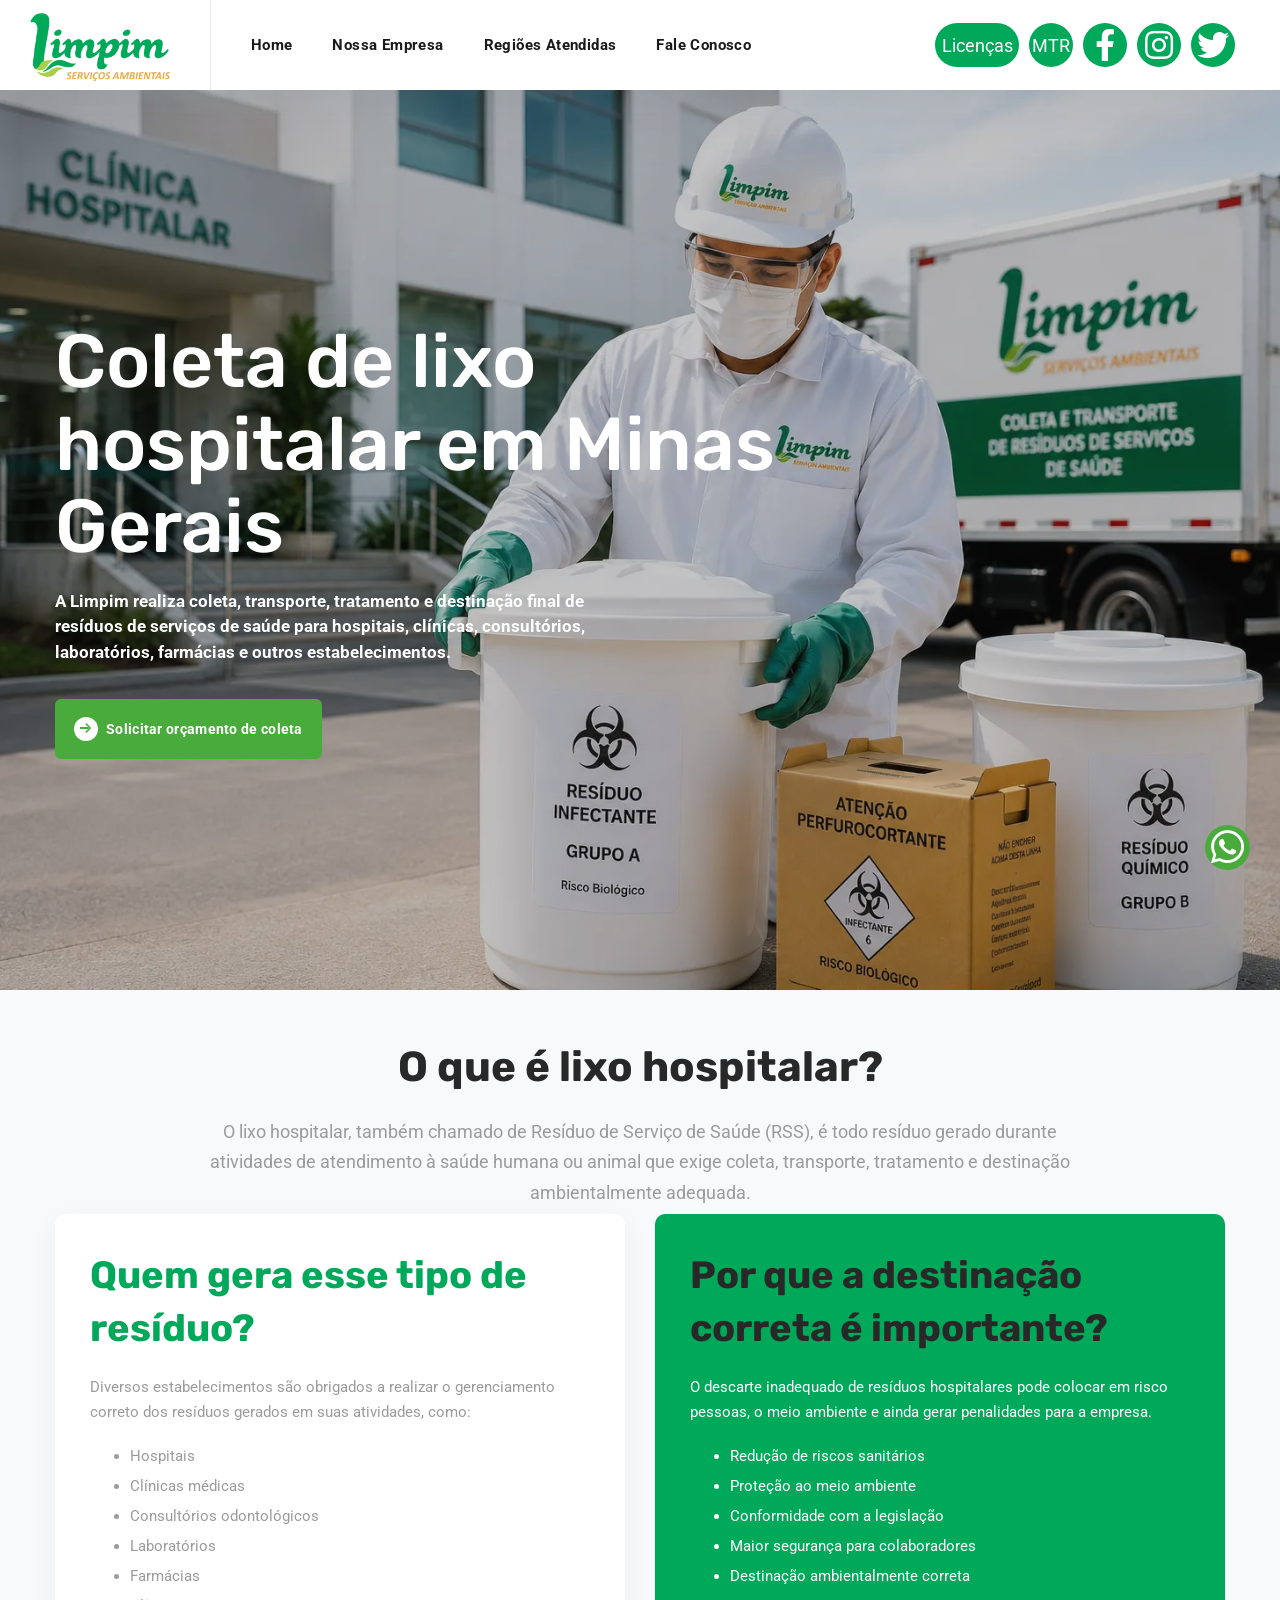
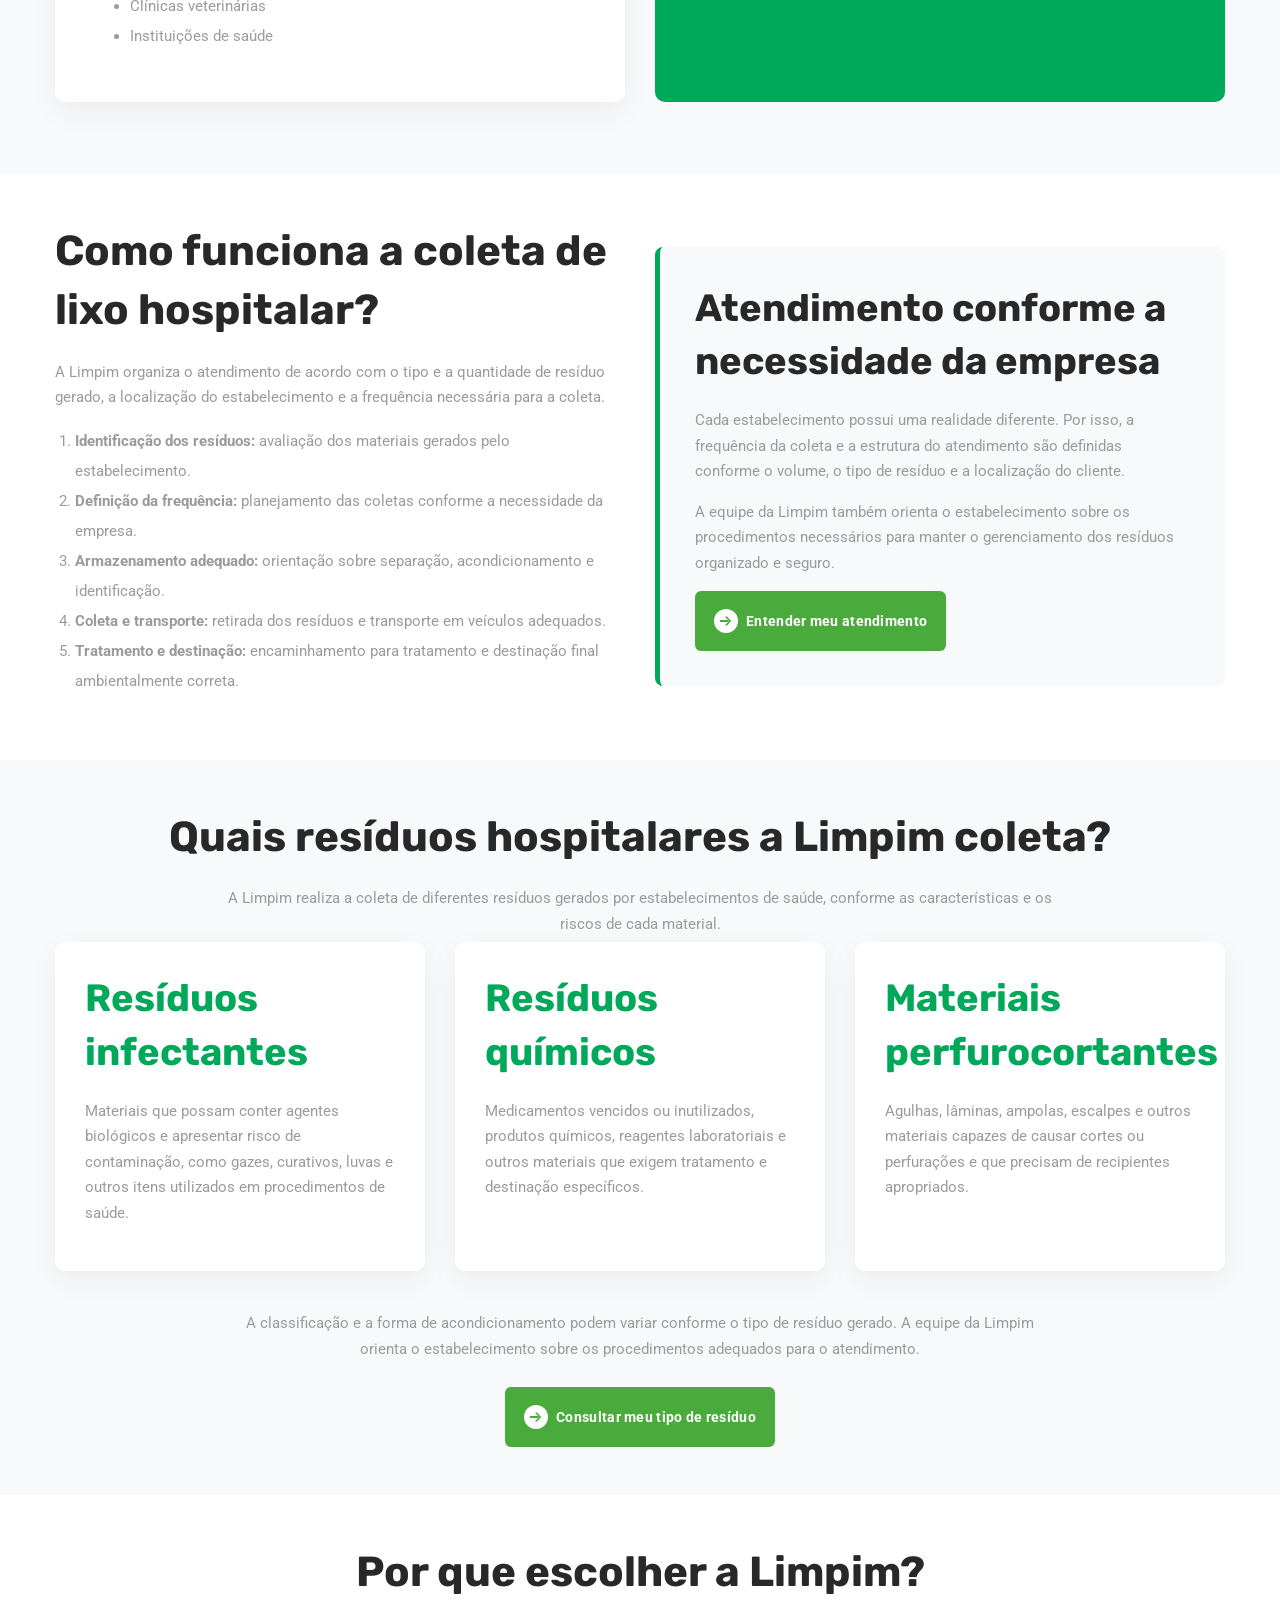
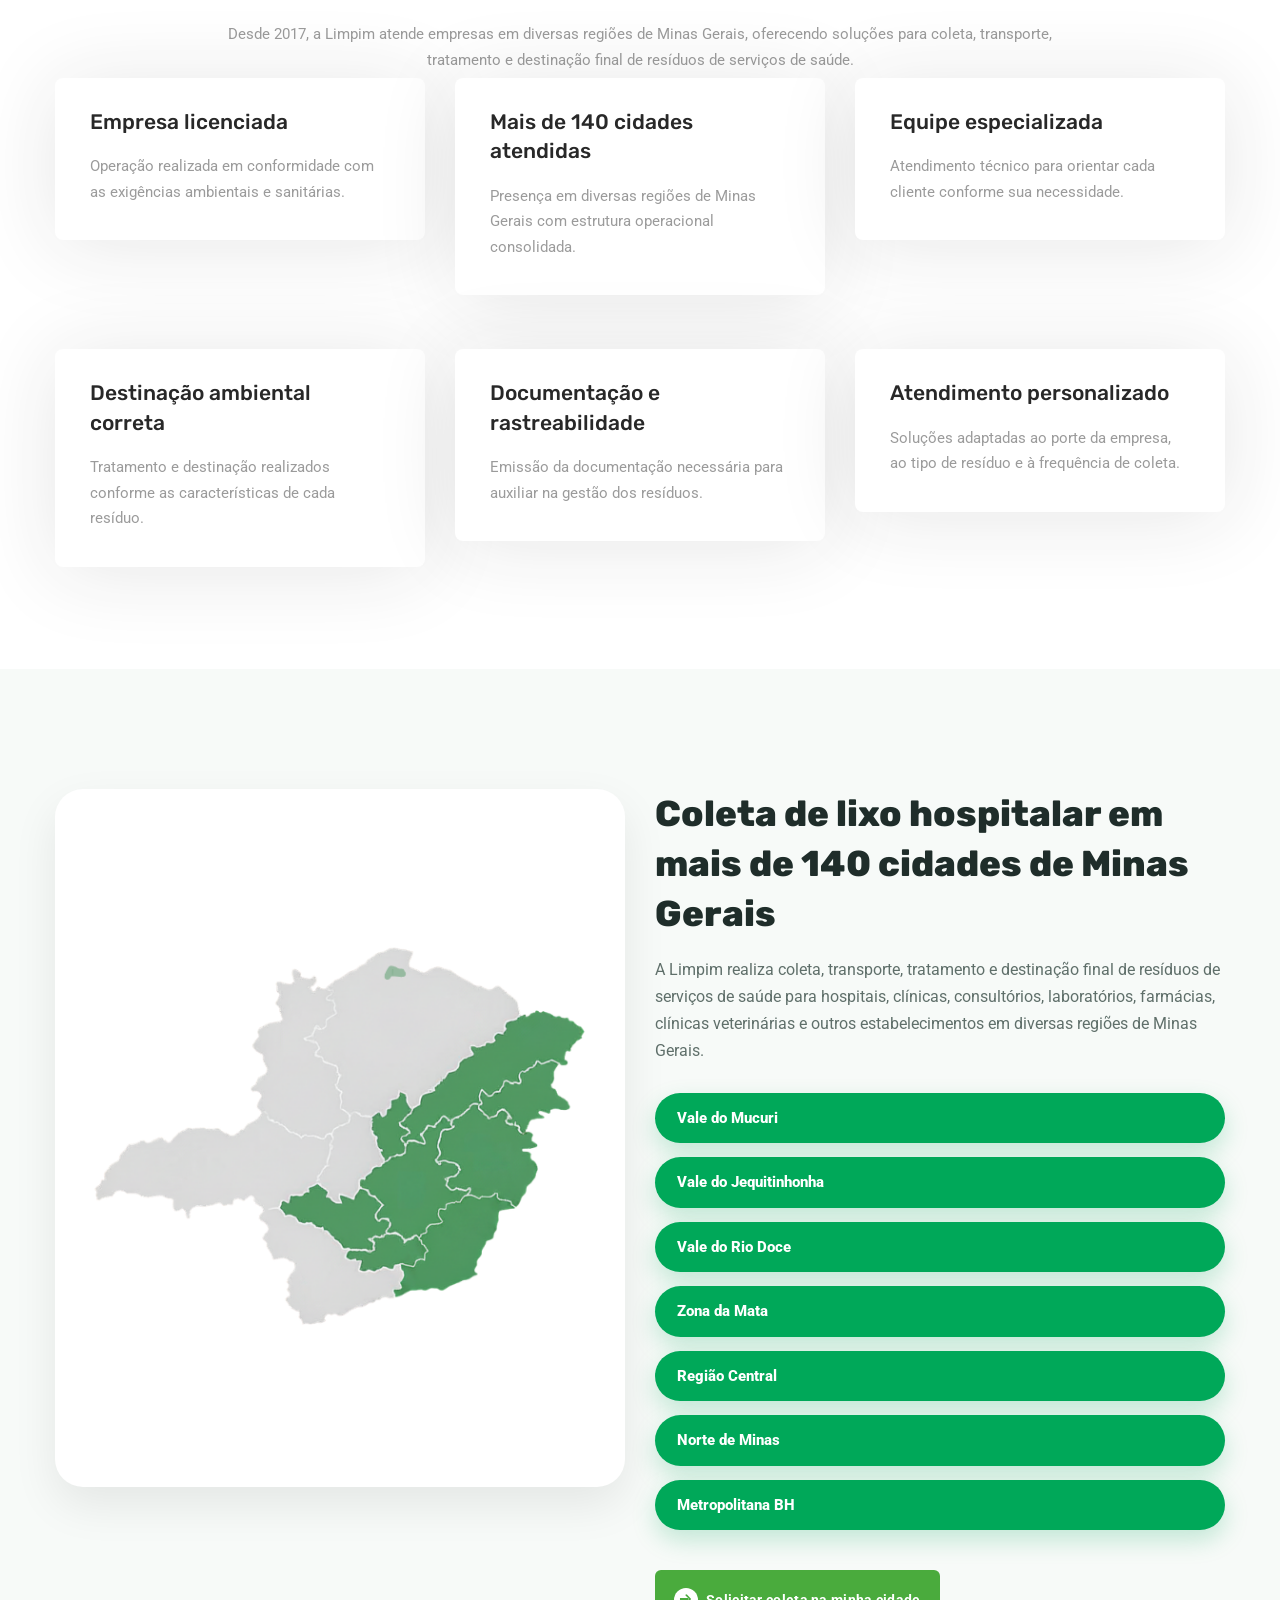
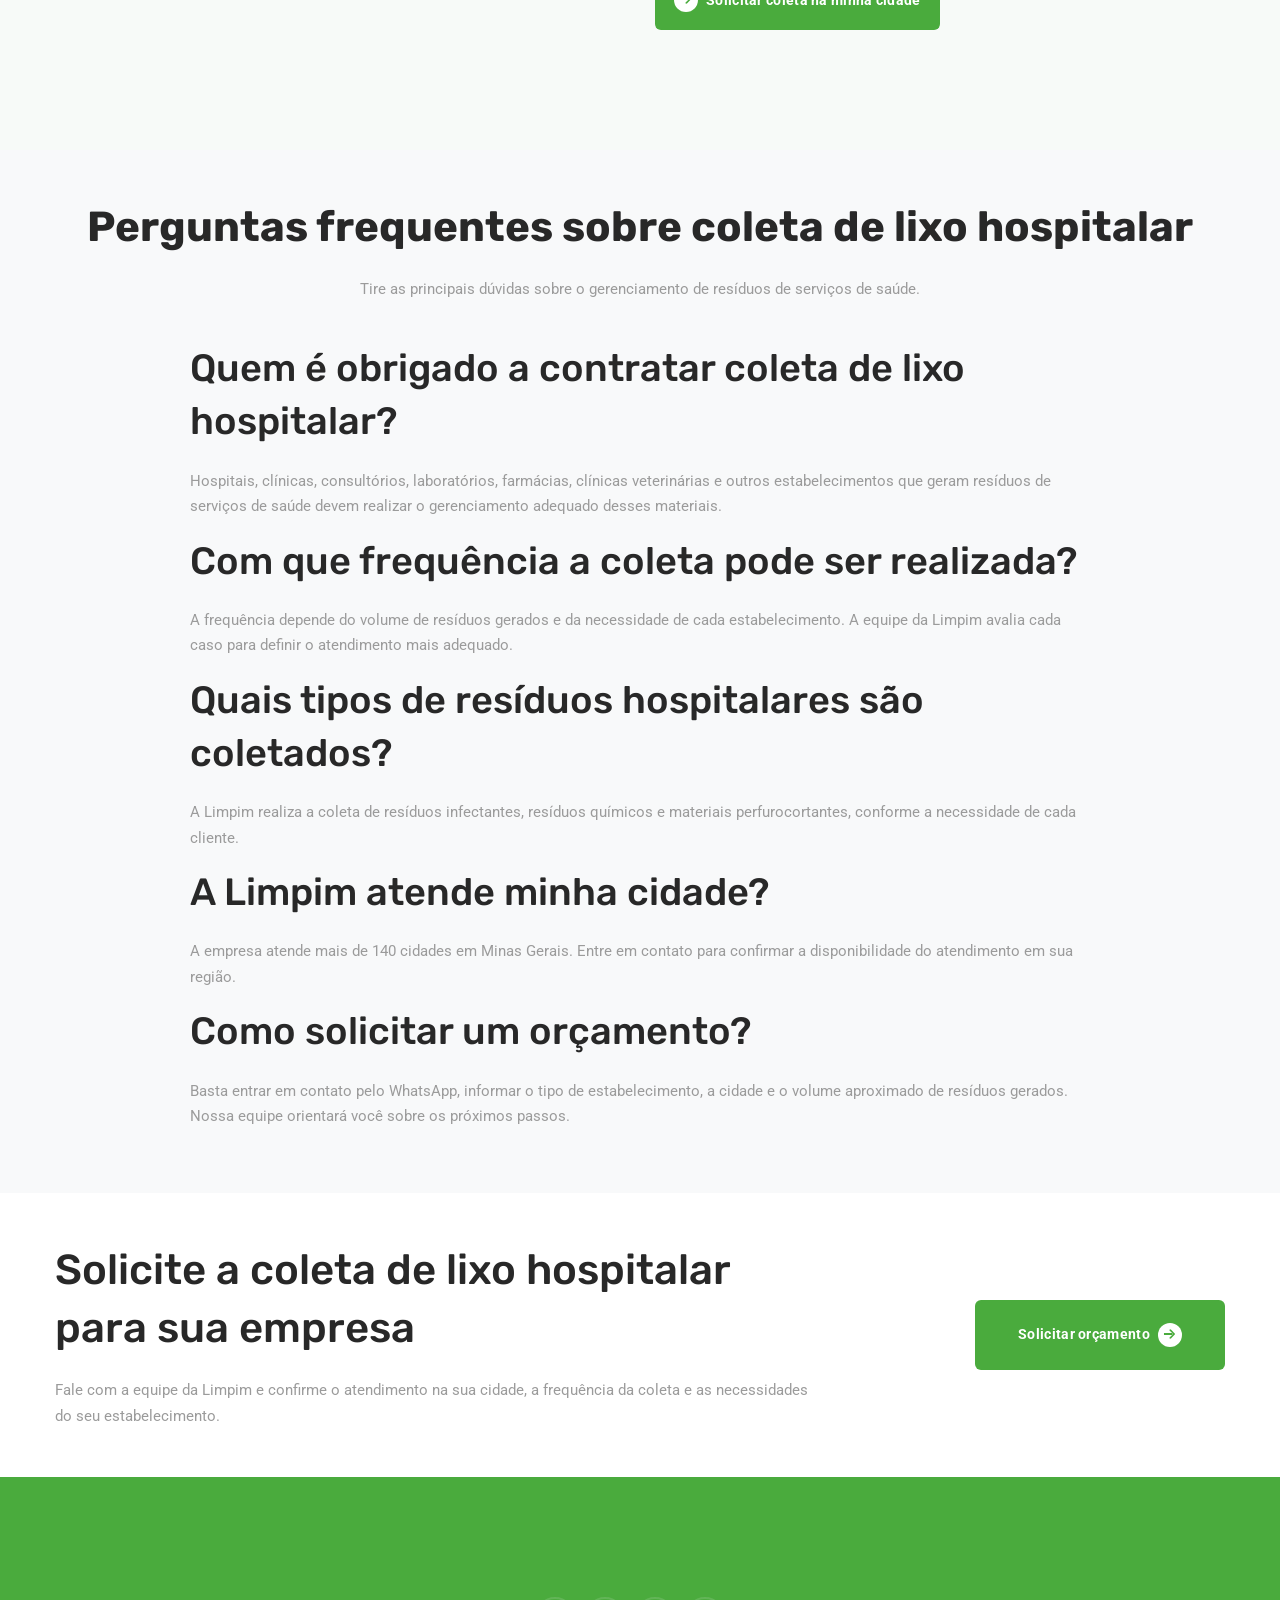
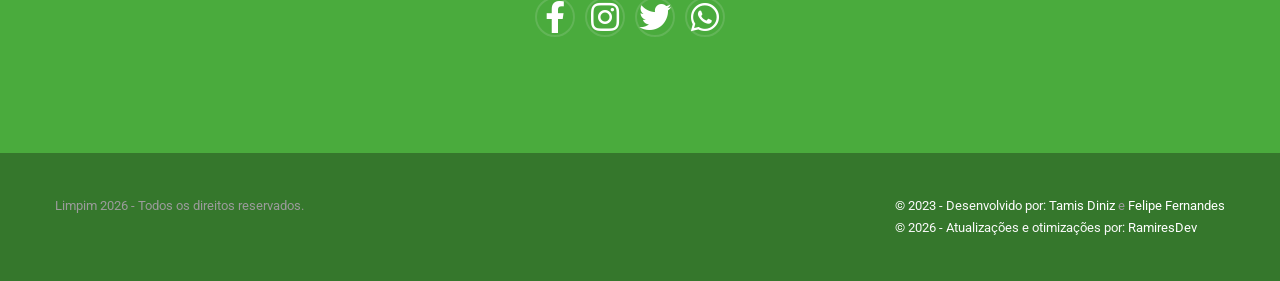
==== coleta-de-lixo-hospitalar.html @ 61d3bcee "feat: adiciona landing de coleta de lixo hospitalar e corrige responsividade da navbar (também foram" ====
<!DOCTYPE html>
<html lang="pt-br">

<head>
  <meta charset="UTF-8" />

  <!-- Google tag (gtag.js) -->
  <script async src="https://www.googletagmanager.com/gtag/js?id=AW-827057136"></script>
  <script>
    window.dataLayer = window.dataLayer || [];
    function gtag(){dataLayer.push(arguments);}
    gtag('js', new Date());
    gtag('config', 'AW-827057136');
  </script>

  <!-- Meta Pixel Code -->
  <script>
    !function(f,b,e,v,n,t,s)
      {if(f.fbq)return;n=f.fbq=function(){n.callMethod?
      n.callMethod.apply(n,arguments):n.queue.push(arguments)};
      if(!f._fbq)f._fbq=n;n.push=n;n.loaded=!0;n.version='2.0';
      n.queue=[];t=b.createElement(e);t.async=!0;
      t.src=v;s=b.getElementsByTagName(e)[0];
      s.parentNode.insertBefore(t,s)}(window, document,'script',
      'https://connect.facebook.net/en_US/fbevents.js');
      fbq('init', '1008404144911601');
      fbq('track', 'PageView');
  </script>
    <noscript><img height="1" width="1" style="display:none"
      src="https://www.facebook.com/tr?id=1008404144911601&ev=PageView&noscript=1"/>
    </noscript>
  <!-- End Meta Pixel Code -->

    <meta name="viewport" content="width=device-width, initial-scale=1.0" />
    <meta http-equiv="X-UA-Compatible" content="ie=edge" />
    <meta name="description" content="Coleta de lixo hospitalar em Minas Gerais para hospitais, clínicas, consultórios, laboratórios, farmácias e outros estabelecimentos de saúde. Solicite atendimento da Limpim.">
    <link href="assets/images/favicon/favicon.png" rel="icon">
    <title>Coleta de Lixo Hospitalar em MG | Limpim SA</title>
    <link rel="canonical" href="https://www.limpim.com.br/coleta-de-lixo-hospitalar.html">
    <link rel="stylesheet"
          href="https://fonts.googleapis.com/css?family=Rubik:400,500,600,700%7cRoboto:400,500,700&display=swap">
    <link rel="stylesheet" href="https://use.fontawesome.com/releases/v5.15.3/css/all.css">
    <link rel="stylesheet" href="assets/css/libraries.css">
    <link rel="stylesheet" href="assets/css/style.css">
    <link rel="stylesheet" href="assets/css/regioes.css">
    
    <meta name="facebook-domain-verification" content="byuuyjtedtkobtotrxt4j5yam0b09x" />
</head>

<body>
  <header class="header header-layout1">
    <nav class="navbar navbar-expand-lg sticky-navbar">
      <div class="container-fluid">
        <a class="navbar-brand" href="index.html">
          <img src="assets/images/logo/logo.png" class="logo" alt="logo"></a>
          <button class="navbar-toggler" type="button">
            <span class="menu-lines"><span></span></span>
          </button>
          
          <div class="collapse navbar-collapse" id="mainNavigation">
            <ul class="navbar-nav">
              <li class="nav__item">
                <a href="index.html" class="nav__item-link">Home</a>
              </li>

              <li class="nav__item">
                <a href="index.html#nossaEmpresa" class="nav__item-link">Nossa Empresa</a>
              </li>
              
              <li class="nav__item">
                            <a href="#section_projetos" class="nav__item-link">Regiões Atendidas</a>
              </li>
              
              <li class="nav__item">
                <a href="https://wa.me/553335112235?text=Olá,%20vim%20pelo%20site%20da%20Limpim%20e%20quero%20regularizar%20minha%20empresa." data-origem="menu-fale-conosco" target="_blank" class="nav__item-link">Fale Conosco</a>
              </li>
            </ul>
            
            
            <button class="close-mobile-menu d-block d-lg-none"><i class="fas   fa-times"></i>
            </button>
          </div><!-- /.navbar-collapse -->
          
          <ul style="margin-right: 15px;margin-bottom: 0rem !important;" class="social-icons list-unstyled">
            <li>
              <a href="https://beacons.page/limpimsa/" target="_blank" style="width: 84px !important;">
                <span style="background-color: #00a859;height: 44px !important; width: 95px !important; line-height: 45px !important; border-radius: 28px !important; text-align: center !important; font-size: 18px !important; color: #ffffff !important;">Licenças</span></a>
            </li>
            
            <li>
              <a href="https://mtr.meioambiente.mg.gov.br/" target="_blank">
                <span style="background-color: #00a859;height: 44px !important; width: 44px !important; line-height: 45px !important; border-radius: 50% !important; text-align: center !important; font-size: 18px !important; color: #ffffff !important;">MTR</span></a>
            </li>

            <li>
              <a href="https://www.facebook.com/limpimsa" target="_blank"><i class="fab fa-facebook-f"></i></a>
            </li>
            
            <li><a href="https://www.instagram.com/limpimsa" target="_blank"><i class="fab fa-instagram"></i></a>
            </li>
            
            <li><a href="https://twitter.com/limpimsa" target="_blank"><i class="fab fa-twitter"></i></a>
            </li>
          </ul><!-- /.social-icons -->
          
          <div class="contact__number d-none d-xl-flex align-items-center">
            <i class="icon-phone"></i>
            <a target="_blank" href="https://wa.me/553335112235?text=Olá,%20vim%20pelo%20site%20da%20Limpim%20e%20preciso%20de%20atendimento." data-origem="topo-whatsapp">Fale no WhatsApp agora</a>
          </div>
        </div><!-- /.container -->
      </nav>
    </header>

<main>
  
  <section class="slider">
    <div class="slide-item align-v-h bg-overlay bg-overlay-2">
      <div class="bg-img">
        <img src="assets/images/backgrounds/coleta-de-lixo-hospitalar.webp"
        alt="Coleta de resíduos em Minas Gerais">
      </div>
      
      <div class="container">
        <div class="row">
          <div class="col-sm-12 col-md-12 col-lg-12 col-xl-8">
            <div class="slide__body">
              <h1 class="slide__title">Coleta de lixo hospitalar em Minas Gerais</h1><p class="slide__desc">A Limpim realiza coleta, transporte, tratamento e destinação final de resíduos de serviços de saúde para hospitais, clínicas, consultórios, laboratórios, farmácias e outros estabelecimentos.</p>
              <div class="d-flex">
                    <a href="https://wa.me/553335112235?text=Olá,%20vim%20pela%20página%20de%20coleta%20de%20lixo%20hospitalar%20da%20Limpim%20e%20quero%20solicitar%20um%20orçamento." data-origem="landing-coleta-hero" target="_blank" class="btn btn__primary mr-30"><i class="icon-arrow-right"></i><span>Solicitar orçamento de coleta</span></a>
              </div>
            </div>
          </div>
        </div>
      </div>
    </div>
  </section>
  
 <section id="coleta-lixo-hospitalar" class="py-5" style="background:#f8f9fa;">
    <div class="container">

        <div class="text-center mb-5">
            <h2 style="font-weight:700;">
                O que é lixo hospitalar?
            </h2>

            <p style="max-width:900px;margin:auto;font-size:18px;">
                O lixo hospitalar, também chamado de Resíduo de Serviço de Saúde (RSS),
                é todo resíduo gerado durante atividades de atendimento à saúde humana
                ou animal que exige coleta, transporte, tratamento e destinação
                ambientalmente adequada.
            </p>
        </div>

        <div class="row">

            <div class="col-lg-6 mb-4">

                <div style="background:#ffffff;padding:35px;border-radius:10px;height:100%;box-shadow:0 10px 30px rgba(0,0,0,.05);">

                    <h3 style="font-weight:700;color:#00a859;">
                        Quem gera esse tipo de resíduo?
                    </h3>

                    <p>
                        Diversos estabelecimentos são obrigados a realizar o gerenciamento
                        correto dos resíduos gerados em suas atividades, como:
                    </p>

                    <ul style="line-height:2;">
                        <li>Hospitais</li>
                        <li>Clínicas médicas</li>
                        <li>Consultórios odontológicos</li>
                        <li>Laboratórios</li>
                        <li>Farmácias</li>
                        <li>Clínicas veterinárias</li>
                        <li>Instituições de saúde</li>
                    </ul>

                </div>

            </div>

            <div class="col-lg-6 mb-4">

                <div style="background:#00a859;color:#fff;padding:35px;border-radius:10px;height:100%;">

                    <h3 style="font-weight:700;">
                        Por que a destinação correta é importante?
                    </h3>

                    <p>
                        O descarte inadequado de resíduos hospitalares pode colocar em
                        risco pessoas, o meio ambiente e ainda gerar penalidades para a
                        empresa.
                    </p>

                    <ul style="line-height:2;">
                        <li>Redução de riscos sanitários</li>
                        <li>Proteção ao meio ambiente</li>
                        <li>Conformidade com a legislação</li>
                        <li>Maior segurança para colaboradores</li>
                        <li>Destinação ambientalmente correta</li>
                    </ul>

                </div>

            </div>

        </div>

    </div>
</section>

    <section id="como-funciona-coleta-hospitalar" class="py-5" style="background:#ffffff;">
    <div class="container">

        <div class="row align-items-center">

            <div class="col-lg-6 mb-4 mb-lg-0">

                <h2 style="font-weight:700;">
                    Como funciona a coleta de lixo hospitalar?
                </h2>

                <p>
                    A Limpim organiza o atendimento de acordo com o tipo e a quantidade
                    de resíduo gerado, a localização do estabelecimento e a frequência
                    necessária para a coleta.
                </p>

                <ol style="line-height:2;padding-left:20px;">
                    <li>
                        <strong>Identificação dos resíduos:</strong>
                        avaliação dos materiais gerados pelo estabelecimento.
                    </li>

                    <li>
                        <strong>Definição da frequência:</strong>
                        planejamento das coletas conforme a necessidade da empresa.
                    </li>

                    <li>
                        <strong>Armazenamento adequado:</strong>
                        orientação sobre separação, acondicionamento e identificação.
                    </li>

                    <li>
                        <strong>Coleta e transporte:</strong>
                        retirada dos resíduos e transporte em veículos adequados.
                    </li>

                    <li>
                        <strong>Tratamento e destinação:</strong>
                        encaminhamento para tratamento e destinação final ambientalmente correta.
                    </li>
                </ol>

            </div>

            <div class="col-lg-6">

                <div style="background:#f8f9fa;border-left:5px solid #00a859;padding:35px;border-radius:8px;">

                    <h3 style="font-weight:700;">
                        Atendimento conforme a necessidade da empresa
                    </h3>

                    <p>
                        Cada estabelecimento possui uma realidade diferente. Por isso,
                        a frequência da coleta e a estrutura do atendimento são definidas
                        conforme o volume, o tipo de resíduo e a localização do cliente.
                    </p>

                    <p>
                        A equipe da Limpim também orienta o estabelecimento sobre os
                        procedimentos necessários para manter o gerenciamento dos resíduos
                        organizado e seguro.
                    </p>

                    <a href="https://wa.me/553335112235?text=Olá,%20vim%20pela%20página%20de%20coleta%20de%20lixo%20hospitalar%20da%20Limpim%20e%20quero%20entender%20como%20funciona%20o%20atendimento."
                       data-origem="landing-hospitalar-como-funciona"
                       target="_blank"
                       class="btn btn__primary">

                        <i class="icon-arrow-right"></i>
                        <span>Entender meu atendimento</span>

                    </a>

                </div>

            </div>

        </div>

    </div>
</section>

<section id="residuos-hospitalares-coletados"
         class="py-5"
         style="background:#f8f9fa;">

    <div class="container">

        <div class="text-center mb-5">

            <h2 style="font-weight:700;">
                Quais resíduos hospitalares a Limpim coleta?
            </h2>

            <p style="max-width:850px;margin:auto;">
                A Limpim realiza a coleta de diferentes resíduos gerados por
                estabelecimentos de saúde, conforme as características e os riscos
                de cada material.
            </p>

        </div>

        <div class="row">

            <div class="col-sm-12 col-md-6 col-lg-4 mb-4">

                <div style="background:#ffffff;
                            padding:30px;
                            border-radius:10px;
                            height:100%;
                            box-shadow:0 10px 30px rgba(0,0,0,.05);">

                    <h3 style="font-weight:700;color:#00a859;">
                        Resíduos infectantes
                    </h3>

                    <p>
                        Materiais que possam conter agentes biológicos e apresentar
                        risco de contaminação, como gazes, curativos, luvas e outros
                        itens utilizados em procedimentos de saúde.
                    </p>

                </div>

            </div>

            <div class="col-sm-12 col-md-6 col-lg-4 mb-4">

                <div style="background:#ffffff;
                            padding:30px;
                            border-radius:10px;
                            height:100%;
                            box-shadow:0 10px 30px rgba(0,0,0,.05);">

                    <h3 style="font-weight:700;color:#00a859;">
                        Resíduos químicos
                    </h3>

                    <p>
                        Medicamentos vencidos ou inutilizados, produtos químicos,
                        reagentes laboratoriais e outros materiais que exigem
                        tratamento e destinação específicos.
                    </p>

                </div>

            </div>

            <div class="col-sm-12 col-md-6 col-lg-4 mb-4">

                <div style="background:#ffffff;
                            padding:30px;
                            border-radius:10px;
                            height:100%;
                            box-shadow:0 10px 30px rgba(0,0,0,.05);">

                    <h3 style="font-weight:700;color:#00a859;">
                        Materiais perfurocortantes
                    </h3>

                    <p>
                        Agulhas, lâminas, ampolas, escalpes e outros materiais capazes
                        de causar cortes ou perfurações e que precisam de recipientes
                        apropriados.
                    </p>

                </div>

            </div>

        </div>

        <div class="text-center mt-3">

            <p style="max-width:800px;margin:0 auto 25px;">
                A classificação e a forma de acondicionamento podem variar conforme
                o tipo de resíduo gerado. A equipe da Limpim orienta o estabelecimento
                sobre os procedimentos adequados para o atendimento.
            </p>

            <a href="https://wa.me/553335112235?text=Olá,%20vim%20pela%20página%20de%20coleta%20de%20lixo%20hospitalar%20da%20Limpim%20e%20quero%20saber%20se%20vocês%20coletam%20o%20tipo%20de%20resíduo%20que%20minha%20empresa%20gera."
               data-origem="landing-hospitalar-tipos-residuos"
               target="_blank"
               class="btn btn__primary">

                <i class="icon-arrow-right"></i>
                <span>Consultar meu tipo de resíduo</span>

            </a>

        </div>

    </div>

</section>

<section id="porque-escolher-limpim" class="py-5" style="background:#ffffff;">

    <div class="container">

        <div class="text-center mb-5">

            <h2 style="font-weight:700;">
                Por que escolher a Limpim?
            </h2>

            <p style="max-width:850px;margin:auto;">
                Desde 2017, a Limpim atende empresas em diversas regiões de Minas Gerais,
                oferecendo soluções para coleta, transporte, tratamento e destinação final
                de resíduos de serviços de saúde.
            </p>

        </div>

        <div class="row">

            <div class="col-md-6 col-lg-4 mb-4">
                <div class="service-item">
                    <div class="service__body">
                        <h3 class="service__title">Empresa licenciada</h3>
                        <p class="service__desc">
                            Operação realizada em conformidade com as exigências ambientais e sanitárias.
                        </p>
                    </div>
                </div>
            </div>

            <div class="col-md-6 col-lg-4 mb-4">
                <div class="service-item">
                    <div class="service__body">
                        <h3 class="service__title">Mais de 140 cidades atendidas</h3>
                        <p class="service__desc">
                            Presença em diversas regiões de Minas Gerais com estrutura operacional consolidada.
                        </p>
                    </div>
                </div>
            </div>

            <div class="col-md-6 col-lg-4 mb-4">
                <div class="service-item">
                    <div class="service__body">
                        <h3 class="service__title">Equipe especializada</h3>
                        <p class="service__desc">
                            Atendimento técnico para orientar cada cliente conforme sua necessidade.
                        </p>
                    </div>
                </div>
            </div>

            <div class="col-md-6 col-lg-4 mb-4">
                <div class="service-item">
                    <div class="service__body">
                        <h3 class="service__title">Destinação ambiental correta</h3>
                        <p class="service__desc">
                            Tratamento e destinação realizados conforme as características de cada resíduo.
                        </p>
                    </div>
                </div>
            </div>

            <div class="col-md-6 col-lg-4 mb-4">
                <div class="service-item">
                    <div class="service__body">
                        <h3 class="service__title">Documentação e rastreabilidade</h3>
                        <p class="service__desc">
                            Emissão da documentação necessária para auxiliar na gestão dos resíduos.
                        </p>
                    </div>
                </div>
            </div>

            <div class="col-md-6 col-lg-4 mb-4">
                <div class="service-item">
                    <div class="service__body">
                        <h3 class="service__title">Atendimento personalizado</h3>
                        <p class="service__desc">
                            Soluções adaptadas ao porte da empresa, ao tipo de resíduo e à frequência de coleta.
                        </p>
                    </div>
                </div>
            </div>

        </div>

    </div>

</section>

    <section id="section_projetos" class="regioes-section pt-120 pb-120">
        <div class="container">
            <div class="row align-items-start">
                <div class="col-lg-6">
                    <div class="regioes-map">
                        <img src="assets/images/mapa-regioes-mg.png" alt="Mapa de atendimento da Limpim em Minas Gerais">
                    </div>
                </div>
                <div class="col-lg-6">
                    <div class="regioes-content">
                        <h2 class="regioes-title">Coleta de lixo hospitalar em mais de 140 cidades de Minas Gerais</h2>
                        <p class="regioes-subtitle">A Limpim realiza coleta, transporte, tratamento e destinação final de resíduos de serviços de saúde para hospitais, clínicas, consultórios, laboratórios, farmácias, clínicas veterinárias e outros estabelecimentos em diversas regiões de Minas Gerais.</p>
                        <div class="regioes-buttons">
                            <button class="regiao-btn" data-regiao="mucuri">Vale do Mucuri</button>
                            <button class="regiao-btn" data-regiao="jequitinhonha">Vale do Jequitinhonha</button>
                            <button class="regiao-btn" data-regiao="riodoce">Vale do Rio Doce</button>
                            <button class="regiao-btn" data-regiao="zonamata">Zona da Mata</button>
                            <button class="regiao-btn" data-regiao="central">Região Central</button>
                            <button class="regiao-btn" data-regiao="norte">Norte de Minas</button>
                            <button class="regiao-btn" data-regiao="metropolitana">Metropolitana BH</button>
                        </div>
                    </div>
                    <a href="https://wa.me/553335112235?text=Olá,%20vim%20pela%20página%20de%20coleta%20de%20lixo%20hospitalar%20e%20gostaria%20de%20saber%20se%20vocês%20atendem%20minha%20cidade." class="btn btn__primary mt-40" data-origem="landing-coleta-regioes" target="_blank">
                        <i class="icon-arrow-right"></i> <span>Solicitar coleta na minha cidade</span>
                    </a>
                </div>
            </div>
        </div>
    </section>

    <section class="py-5" style="background:#f8f9fa;">

    <div class="container">

        <div class="text-center mb-40">

            <h2 style="font-weight:700;">
                Perguntas frequentes sobre coleta de lixo hospitalar
            </h2>

            <p>
                Tire as principais dúvidas sobre o gerenciamento de resíduos de serviços de saúde.
            </p>

        </div>

        <div style="max-width:900px;margin:auto;">

            <h3>Quem é obrigado a contratar coleta de lixo hospitalar?</h3>

            <p>
                Hospitais, clínicas, consultórios, laboratórios, farmácias,
                clínicas veterinárias e outros estabelecimentos que geram
                resíduos de serviços de saúde devem realizar o gerenciamento
                adequado desses materiais.
            </p>

            <h3>Com que frequência a coleta pode ser realizada?</h3>

            <p>
                A frequência depende do volume de resíduos gerados e da
                necessidade de cada estabelecimento. A equipe da Limpim
                avalia cada caso para definir o atendimento mais adequado.
            </p>

            <h3>Quais tipos de resíduos hospitalares são coletados?</h3>

            <p>
                A Limpim realiza a coleta de resíduos infectantes,
                resíduos químicos e materiais perfurocortantes,
                conforme a necessidade de cada cliente.
            </p>

            <h3>A Limpim atende minha cidade?</h3>

            <p>
                A empresa atende mais de 140 cidades em Minas Gerais.
                Entre em contato para confirmar a disponibilidade do
                atendimento em sua região.
            </p>

            <h3>Como solicitar um orçamento?</h3>

            <p>
                Basta entrar em contato pelo WhatsApp, informar o tipo de
                estabelecimento, a cidade e o volume aproximado de resíduos
                gerados. Nossa equipe orientará você sobre os próximos passos.
            </p>

        </div>

    </div>

</section>

    <section class="py-5">
    <div class="container">

        <div class="row align-items-center">

            <div class="col-lg-8 mb-4 mb-lg-0">

                <h2>
                    Solicite a coleta de lixo hospitalar para sua empresa
                </h2>

                <p class="mb-0">
                    Fale com a equipe da Limpim e confirme o atendimento na sua cidade,
                    a frequência da coleta e as necessidades do seu estabelecimento.
                </p>

            </div>

            <div class="col-lg-4 text-lg-right">

                <a href="https://wa.me/5533999176976?text=Olá! Vim pela página de coleta de lixo hospitalar e gostaria de solicitar um orçamento."
                   target="_blank"
                   class="btn btn__primary btn__xl">

                    <span>Solicitar orçamento</span>
                    <i class="icon-arrow-right"></i>

                </a>

            </div>

        </div>

    </div>
</section>

</main>


<!-- ========================
      Footer
    ========================== -->
    <footer class="footer">
        <div class="footer-primary">
            <div class="container">
                <div class="row">
                    <div class="col-6 col-sm-6 col-md-6 col-lg-2 col-xl-2 footer-widget footer-widget-nav">

                    </div><!-- /.col-xl-2 -->
                    <div class="col-6 col-sm-6 col-md-6 col-lg-2 col-xl-2 footer-widget footer-widget-nav">

                    </div><!-- /.col-xl-2 -->
                    <div class="col-sm-12 col-md-6 col-lg-4 col-xl-3 footer-widget footer-widget-align-right">
                        <div class="footer-widget-content">
                            <ul class="social-icons list-unstyled center">
                                <li><a href="https://www.facebook.com/limpimsa" target="_blank"><i class="fab fa-facebook-f"></i></a></li>
                                <li><a href="https://www.instagram.com/limpimsa" target="_blank"><i class="fab fa-instagram"></i></a></li>
                                <li><a href="https://twitter.com/limpimsa" target="_blank"><i class="fab fa-twitter"></i></a></li>
                                <li><a href="https://wa.me/553335112235?text=Olá,%20vim%20pelo%20site%20da%20Limpim%20e%20preciso%20de%20atendimento." data-origem="whatsapp-rodape"   target="_blank"><i class="fab fa-whatsapp"></i></a></li>
                            </ul><!-- /.social-icons -->
                        </div><!-- /.footer-widget-content -->
                    </div><!-- /.col-xl-3 -->
                </div><!-- /.row -->
            </div><!-- /.container -->
        </div><!-- /.footer-primary -->
        <div class="footer-copyrights">
            <div class="container">
                <div class="row">
                    <div class="col-sm-12 col-md-12 col-lg-12 d-flex justify-content-between">
                        <p>Limpim 2026 - Todos os direitos reservados.</p>
                        <p class="mb-0">
                            <span class="color-gray">&copy; 2023 - Desenvolvido por: </span>
                            <a style="color: white !important" href="https://tamisdiniz.myportfolio.com/" target="_blank">Tamis Diniz</a> e
                            <a style="color: white !important" href="https://felipefgf.com.br" target="_blank">Felipe Fernandes</a> <br>
                            <span class="color-gray">&copy; 2026 - Atualizações e otimizações por: </span>
                            <a style="color: white !important" href="https://github.com/RamiresDev" target="_blank">RamiresDev</a>
                        </p>
                    </div><!-- /.col-lg-12 -->
                </div><!-- /.row -->
            </div><!-- /.container -->
        </div><!-- /.footer-copyrights-->
    </footer><!-- /.Footer -->
        <a href="https://wa.me/553335112235?text=Olá,%20vim%20pelo%20site%20da%20Limpim%20e%20preciso%20de%20atendimento." data-origem="whatsapp-flutuante" target="_blank"><button id="scrollTopBtn">
        <i style="font-size: 38px;" class="fab fa-whatsapp"></i>
    </button></a>

</div><!-- /.wrapper -->


<div class="regiao-modal" id="regiaoModal">
  <div class="regiao-modal-box">
    <div class="regiao-modal-header">
      <h4 id="modalRegiaoTitulo">Região</h4>
      <button type="button" class="regiao-modal-close" id="fecharModal">&times;</button>
    </div>

    <div class="regiao-modal-body">
      <div id="modalCidades" class="modal-cidades-lista"></div>
    </div>
  </div>
</div>

<script src="assets/js/jquery-3.5.1.min.js"></script>
<script src="assets/js/plugins.js"></script>
<script src="assets/js/main.js"></script>
<script src="assets/js/regioes.js"></script>



<!-- Event snippet for Contato conversion page
In your html page, add the snippet and call gtag_report_conversion when someone clicks on the chosen link or button. -->
<script>
function gtag_report_conversion(url) {
  var callback = function () {
    if (typeof url !== 'undefined') {
      window.open(url, '_blank');
    }
  };

  gtag('event', 'conversion', {
      'send_to': 'AW-827057136/SELDCP6_t6ccEPDHr4oD',
      'event_callback': callback
  });

  return false;
}


document.addEventListener("DOMContentLoaded", function () {
    const whatsappLinks = document.querySelectorAll(
        'a[href*="wa.me"], a[href*="api.whatsapp.com"]'
    );

    whatsappLinks.forEach(function (link) {

   link.addEventListener("click", function (event) {
    const origem = link.getAttribute("data-origem") || "desconhecido";

    event.preventDefault();

    fbq('track', 'Lead');

    console.log("Clique WhatsApp:", origem);

    gtag('event', 'click_whatsapp', {
        'event_category': 'WhatsApp',
        'event_label': origem
    });

    gtag_report_conversion(link.href);
});

});
   
});

</script>

</body>

</html>
---- assets/css/style.css ----
/*--------------------------
    Project Name: Solatec
    Version: 1.0
    Author: 7oorof
    Devloped by: Ahmed Abdallah (a.abdallah999@gmail.com)
    Relase Date: July 2021
---------------------------*/
/*---------------------------
      Table of Contents
    -------------------------
    
    01- Global Styles
    02- Helper Classes
    03- Background & Colors
    04- Typography
    05- page title 
    06- Buttons
    07- Forms
    08- Tabs
    09- Icons
    10- Breadcrumb
    11- Pagination
    12- Lists
    13- Animations
    14- Header & Navbar 
    15- Accordions
    16- Banners
    17- Footer
    18- Call to Action
    19- Carousel
    20- Slider
    21- Video
    22- Features
    23- Fancybox
    24- portfolio
    25- Team
    26- Testimonials
    27- Clients
    28- Blog
    29- Contact
    30- Pricing
    31- Counters
    32- Sidebar
    33- About
    34- Banners
    35- Careers
    36- Services
    
----------------------------*/
/*-------------------------- 
      Global Styles
---------------------------*/
html,
body {
    scroll-behavior: smooth;
}

body {
    -webkit-font-smoothing: antialiased;
    -moz-osx-font-smoothing: grayscale;
    background-color: #ffffff;
    font-family: "Roboto", sans-serif;
    font-size: 15px;
    color: #9b9b9b;
    overflow-x: hidden;
}

::-moz-selection {
    background-color: #4aab3d;
    color: #ffffff;
}

::selection {
    background-color: #4aab3d;
    color: #ffffff;
}

a {
    color: #4aab3d;
    -webkit-transition: color 0.3s ease;
    transition: color 0.3s ease;
}

a:hover {
    color: #193a15;
    text-decoration: none;
}

section {
    position: relative;
    padding-top: 100px;
    padding-bottom: 100px;
}

img {
    max-width: 100%;
}

/*-------------------------
     RESET Default Styles
 --------------------------*/
* {
    outline: none;
}

button {
    border: none;
    padding: 0;
}

button,
button:focus,
.form-control,
.form-control:focus {
    outline: none;
    background-color: transparent;
    -webkit-box-shadow: none;
    -ms-box-shadow: none;
    -o-box-shadow: none;
    box-shadow: none;
}

textarea {
    resize: none;
}

select {
    background-color: transparent;
}

@media (min-width: 1200px) {
    .container {
        max-width: 1200px;
    }
}

@media (min-width: 768px) and (max-width: 1200px) {
    .container {
        max-width: 100%;
    }
}

/*----------------------------
      Helper Classes
----------------------------*/
.row-no-gutter {
    margin-left: 0;
    margin-right: 0;
}

.row-no-gutter > [class*="col"] {
    padding-right: 0;
    padding-left: 0;
}

.inner-padding {
    padding: 65px;
}

.vertical-align-center {
    position: relative;
    top: 50%;
    -webkit-transform: translateY(-50%);
    transform: translateY(-50%);
}

.font-weight-medium {
    font-weight: 500;
}

.box-shadow-none {
    -webkit-box-shadow: none !important;
    box-shadow: none !important;
}

.text-underlined-primary {
    border-bottom: 2px solid #4aab3d !important;
}

.background-banner {
    min-height: 400px;
}

.width-auto {
    width: auto !important;
}

.h-50px {
    height: 50px !important;
}

.fz-13 {
    font-size: 13px !important;
}

.fz-25 {
    font-size: 25px !important;
}

.font-secondary {
    font-family: "Roboto", sans-serif;
}

.lh-1 {
    line-height: 1 !important;
}

.vh-100 {
    height: 100vh !important;
}

.list-inline > li {
    display: inline-block;
}

.align-v {
    display: -webkit-box !important;
    display: -ms-flexbox !important;
    display: flex !important;
    -webkit-box-align: center !important;
    -ms-flex-align: center !important;
    align-items: center !important;
}

.align-v-h {
    display: -webkit-box !important;
    display: -ms-flexbox !important;
    display: flex !important;
    -webkit-box-pack: center !important;
    -ms-flex-pack: center !important;
    justify-content: center !important;
    -webkit-box-align: center !important;
    -ms-flex-align: center !important;
    align-items: center !important;
}

.border-top {
    border-top: 1px solid #eaeaea !important;
}

.border-bottom {
    border-bottom: 1px solid #eaeaea !important;
}

@media (min-width: 992px) {
    .col-lg-5th {
        -ms-flex: 0 0 20%;
        -webkit-box-flex: 0;
        flex: 0 0 20%;
        max-width: 20%;
    }
}

.extra-padding {
    padding-bottom: 280px;
}

.z-index-2 {
    z-index: 2;
}

.mt--90 {
    margin-top: -90px;
}

.mt--100 {
    margin-top: -80px;
}

.mt--130 {
    margin-top: -130px;
}

.mt--140 {
    margin-top: -140px;
}

.mt--200 {
    margin-top: -200px;
}

/*  margin Top */
.mt-0 {
    margin-top: 0 !important;
}

.mt-5 {
    margin-top: 5px !important;
}

.mt-10 {
    margin-top: 10px !important;
}

.mt-20 {
    margin-top: 20px !important;
}

.mt-25 {
    margin-top: 25px !important;
}

.mt-30 {
    margin-top: 30px !important;
}

.mt-40 {
    margin-top: 40px !important;
}

.mt-50 {
    margin-top: 50px !important;
}

.mt-60 {
    margin-top: 60px !important;
}

.mt-70 {
    margin-top: 70px !important;
}

.mt-80 {
    margin-top: 80px !important;
}

.mt-90 {
    margin-top: 90px !important;
}

.mt-100 {
    margin-top: 100px !important;
}

.mt-120 {
    margin-top: 120px !important;
}

/* Margin Bottom */
.mb-0 {
    margin-bottom: 0 !important;
}

.mb-5 {
    margin-bottom: 5px !important;
}

.mb-10 {
    margin-bottom: 10px !important;
}

.mb-15 {
    margin-bottom: 15px !important;
}

.mb-20 {
    margin-bottom: 20px !important;
}

.mb-25 {
    margin-bottom: 25px !important;
}

.mb-30 {
    margin-bottom: 30px !important;
}

.mb-40 {
    margin-bottom: 40px !important;
}

.mb-45 {
    margin-bottom: 45px !important;
}

.mb-50 {
    margin-bottom: 50px !important;
}

.mb-60 {
    margin-bottom: 60px !important;
}

.mb-70 {
    margin-bottom: 70px !important;
}

.mb-80 {
    margin-bottom: 80px !important;
}

.mb-90 {
    margin-bottom: 90px !important;
}

.mb-100 {
    margin-bottom: 100px !important;
}

.mt--100 {
    margin-top: -100px;
}

/* Margin Right */
.mr-0 {
    margin-right: 0 !important;
}

.mr-10 {
    margin-right: 10px !important;
}

.mr-20 {
    margin-right: 20px !important;
}

.mr-30 {
    margin-right: 30px !important;
}

.mr-40 {
    margin-right: 40px !important;
}

.mr-50 {
    margin-right: 50px !important;
}

/* Margin Left */
.ml-0 {
    margin-left: 0 !important;
}

.ml-20 {
    margin-left: 20px !important;
}

.ml-30 {
    margin-left: 30px !important;
}

.ml-40 {
    margin-left: 40px !important;
}

.ml-50 {
    margin-left: 50px !important;
}

/* padding Top */
.pb-10 {
    padding-top: 10px !important;
}

.pt-20 {
    padding-top: 20px !important;
}

.pt-30 {
    padding-top: 30px !important;
}

.pt-40 {
    padding-top: 40px !important;
}

.pt-50 {
    padding-top: 50px !important;
}

.pt-60 {
    padding-top: 60px !important;
}

.pt-70 {
    padding-top: 70px !important;
}

.pt-80 {
    padding-top: 80px !important;
}

.pt-90 {
    padding-top: 90px !important;
}

.pt-100 {
    padding-top: 100px !important;
}

.pt-110 {
    padding-top: 110px !important;
}

.pt-120 {
    padding-top: 120px !important;
}

.pt-130 {
    padding-top: 130px !important;
}

.pt-140 {
    padding-top: 140px !important;
}

.pt-150 {
    padding-top: 150px !important;
}

.pt-170 {
    padding-top: 170px !important;
}

/*  Padding Bottom */
.pb-10 {
    padding-bottom: 10px !important;
}

.pb-20 {
    padding-bottom: 20px !important;
}

.pb-30 {
    padding-bottom: 30px !important;
}

.pb-40 {
    padding-bottom: 40px !important;
}

.pb-50 {
    padding-bottom: 50px !important;
}

.pb-60 {
    padding-bottom: 60px !important;
}

.pb-70 {
    padding-bottom: 70px !important;
}

.pb-80 {
    padding-bottom: 80px !important;
}

.pb-90 {
    padding-bottom: 90px !important;
}

.pb-100 {
    padding-bottom: 100px !important;
}

.pb-110 {
    padding-bottom: 110px !important;
}

.pb-120 {
    padding-bottom: 120px !important;
}

.pb-130 {
    padding-bottom: 130px !important;
}

.pb-140 {
    padding-bottom: 140px !important;
}

.pb-150 {
    padding-bottom: 150px !important;
}

.pb-170 {
    padding-bottom: 170px !important;
}

/* padding Right */
.pr-0 {
    padding-right: 0 !important;
}

.pr-15 {
    padding-right: 15px !important;
}

.pr-20 {
    padding-right: 20px !important;
}

.pr-30 {
    padding-right: 30px !important;
}

.pr-50 {
    padding-right: 50px !important;
}

.pr-60 {
    padding-right: 60px !important;
}

.pr-70 {
    padding-right: 70px !important;
}

.pr-100 {
    padding-right: 100px !important;
}

/* padding Left */
.pl-0 {
    padding-left: 0 !important;
}

.pl-15 {
    padding-left: 15px !important;
}

.pl-20 {
    padding-left: 20px !important;
}

.pl-30 {
    padding-left: 30px !important;
}

.pl-50 {
    padding-left: 50px !important;
}

.pl-60 {
    padding-left: 60px !important;
}

.pl-70 {
    padding-left: 70px !important;
}

.pl-100 {
    padding-left: 100px !important;
}

@media (max-width: 1024px) {
    .container-fluid .social-icons{
        display: none !important;
    }
}

@media (max-width: 1200px) {
    .inner-padding {
        padding: 30px !important;
    }
}

@media (min-width: 1200px) and (max-width: 1399.98px){
    .contact__number{
        display: none !important;
    }
}

/* Medium Devices */
@media (min-width: 768px) and (max-width: 991px) {
    section {
        padding-top: 75px;
        padding-bottom: 75px;
    }
    .mt-30 {
        margin-top: 30.76923px !important;
    }
    .mt-40 {
        margin-top: 28.57143px !important;
    }
    .mt-50 {
        margin-top: 35.71429px !important;
    }
    .mt-60 {
        margin-top: 42.85714px !important;
    }
    .mt-70 {
        margin-top: 50px !important;
    }
    .mt-80 {
        margin-top: 57.14286px !important;
    }
    .mt-90 {
        margin-top: 64.28571px !important;
    }
    .mt-100 {
        margin-top: 71.42857px !important;
    }
    .mb-30 {
        margin-bottom: 23.07692px !important;
    }
    .mb-40 {
        margin-bottom: 28.57143px !important;
    }
    .mb-50 {
        margin-bottom: 35.71429px !important;
    }
    .mb-60 {
        margin-bottom: 42.85714px !important;
    }
    .mb-70 {
        margin-bottom: 50px !important;
    }
    .mb-80 {
        margin-bottom: 57.14286px !important;
    }
    .mb-90 {
        margin-bottom: 64.28571px !important;
    }
    .mb-100 {
        margin-bottom: 71.42857px !important;
    }
    /* Margin Right */
    .mr-30 {
        margin-right: 23.07692px !important;
    }
    .mr-40 {
        margin-right: 28.57143px !important;
    }
    .mr-50 {
        margin-right: 35.71429px !important;
    }
    /* Margin Left */
    .ml-30 {
        margin-left: 27.27273px !important;
    }
    .ml-40 {
        margin-left: 33.33333px !important;
    }
    .ml-50 {
        margin-left: 35.71429px !important;
    }
    /* padding Top */
    .pt-30 {
        padding-top: 23.07692px !important;
    }
    .pt-40 {
        padding-top: 28.57143px !important;
    }
    .pt-50 {
        padding-top: 35.71429px !important;
    }
    .pt-60 {
        padding-top: 42.85714px !important;
    }
    .pt-70 {
        padding-top: 50px !important;
    }
    .pt-80 {
        padding-top: 57.14286px !important;
    }
    .pt-90 {
        padding-top: 64.28571px !important;
    }
    .pt-100 {
        padding-top: 71.42857px !important;
    }
    .pt-110 {
        padding-top: 78.57143px !important;
    }
    .pt-120 {
        padding-top: 85.71429px !important;
    }
    .pt-130 {
        padding-top: 93.33333px !important;
    }
    .pt-140 {
        padding-top: 87.5px !important;
    }
    .pt-150 {
        padding-top: 88.23529px !important;
    }
    .pt-160 {
        padding-top: 88.88889px !important;
    }
    .pt-170 {
        padding-top: 89.47368px !important;
    }
    /*  Padding Bottom */
    .pb-30 {
        padding-bottom: 23.07692px !important;
    }
    .pb-40 {
        padding-bottom: 28.57143px !important;
    }
    .pb-50 {
        padding-bottom: 35.71429px !important;
    }
    .pb-60 {
        padding-bottom: 42.85714px !important;
    }
    .pb-70 {
        padding-bottom: 50px !important;
    }
    .pb-80 {
        padding-bottom: 57.14286px !important;
    }
    .pb-90 {
        padding-bottom: 64.28571px !important;
    }
    .pb-100 {
        padding-bottom: 71.42857px !important;
    }
    .pb-110 {
        padding-bottom: 78.57143px !important;
    }
    .pb-120 {
        padding-bottom: 85.71429px !important;
    }
    .pb-130 {
        padding-bottom: 86.66667px !important;
    }
    .pb-140 {
        padding-bottom: 87.5px !important;
    }
    .pb-150 {
        padding-bottom: 88.23529px !important;
    }
    .pb-160 {
        padding-bottom: 88.88889px !important;
    }
    .pb-170 {
        padding-bottom: 89.47368px !important;
    }
}

/* Mobile Phones and tablets */
@media (min-width: 320px) and (max-width: 767px) {
    section {
        padding-top: 50px;
        padding-bottom: 50px;
    }
    .inner-padding {
        padding: 20px !important;
    }
    .text-center-xs-sm {
        text-align: center !important;
    }
    .mt-30 {
        margin-top: 23.07692px !important;
    }
    .mt-40 {
        margin-top: 28.57143px !important;
    }
    .mt-50 {
        margin-top: 33.33333px !important;
    }
    .mt-60 {
        margin-top: 33.33333px !important;
    }
    .mt-70 {
        margin-top: 35px !important;
    }
    .mt-80 {
        margin-top: 40px !important;
    }
    .mt-90 {
        margin-top: 45px !important;
    }
    .mt-100 {
        margin-top: 50px !important;
    }
    .mb-30 {
        margin-bottom: 23.07692px !important;
    }
    .mb-40 {
        margin-bottom: 28.57143px !important;
    }
    .mb-50 {
        margin-bottom: 33.33333px !important;
    }
    .mb-60 {
        margin-bottom: 33.33333px !important;
    }
    .mb-70 {
        margin-bottom: 35px !important;
    }
    .mb-80 {
        margin-bottom: 40px !important;
    }
    .mb-90 {
        margin-bottom: 45px !important;
    }
    .mb-100 {
        margin-bottom: 50px !important;
    }
    /* Margin Right */
    .mr-30 {
        margin-right: 25px !important;
    }
    .mr-40 {
        margin-right: 30.76923px !important;
    }
    .mr-50 {
        margin-right: 33.33333px !important;
    }
    /* Margin Left */
    .ml-30 {
        margin-left: 25px !important;
    }
    .ml-40 {
        margin-left: 30.76923px !important;
    }
    .ml-50 {
        margin-left: 33.33333px !important;
    }
    /* padding Top */
    .pt-30 {
        padding-top: 23.07692px !important;
    }
    .pt-40 {
        padding-top: 28.57143px !important;
    }
    .pt-50 {
        padding-top: 33.33333px !important;
    }
    .pt-60 {
        padding-top: 33.33333px !important;
    }
    .pt-70 {
        padding-top: 35px !important;
    }
    .pt-80 {
        padding-top: 40px !important;
    }
    .pt-90 {
        padding-top: 45px !important;
    }
    .pt-100 {
        padding-top: 50px !important;
    }
    .pt-110 {
        padding-top: 55px !important;
    }
    .pt-120 {
        padding-top: 60px !important;
    }
    .pt-130 {
        padding-top: 66.66667px !important;
    }
    .pt-140 {
        padding-top: 63.63636px !important;
    }
    .pt-150 {
        padding-top: 65.21739px !important;
    }
    .pt-160 {
        padding-top: 66.66667px !important;
    }
    .pt-170 {
        padding-top: 68px !important;
    }
    /*  Padding Bottom */
    .pb-30 {
        padding-bottom: 23.07692px !important;
    }
    .pb-40 {
        padding-bottom: 28.57143px !important;
    }
    .pb-50 {
        padding-bottom: 33.33333px !important;
    }
    .pb-60 {
        padding-bottom: 33.33333px !important;
    }
    .pb-70 {
        padding-bottom: 35px !important;
    }
    .pb-80 {
        padding-bottom: 40px !important;
    }
    .pb-90 {
        padding-bottom: 45px !important;
    }
    .pb-100 {
        padding-bottom: 50px !important;
    }
    .pb-110 {
        padding-bottom: 55px !important;
    }
    .pb-120 {
        padding-bottom: 60px !important;
    }
    .pb-130 {
        padding-bottom: 61.90476px !important;
    }
    .pb-140 {
        padding-bottom: 63.63636px !important;
    }
    .pb-150 {
        padding-bottom: 65.21739px !important;
    }
    .pb-160 {
        padding-bottom: 66.66667px !important;
    }
    .pb-170 {
        padding-bottom: 68px !important;
    }
}

/*-------------------------
   Background & Colors
--------------------------*/
/* Colors */
.color-white {
    color: #ffffff !important;
}

.color-gray {
    color: #f9f9f9 !important;
}

.color-secondary {
    color: #1b1a1a !important;
}

.color-primary {
    color: #4aab3d !important;
}

.color-heading {
    color: #282828 !important;
}

.color-body {
    color: #9b9b9b !important;
}

/* backgrounds */
.bg-white {
    background-color: #ffffff !important;
}

.bg-gray {
    background-color: #f9f9f9 !important;
}

.bg-dark {
    background-color: #1b1a1a !important;
}

.bg-heading {
    background-color: #282828 !important;
}

.bg-primary {
    background-color: #4aab3d !important;
}

.bg-img {
    position: relative;
    z-index: 1;
}

.background-size-auto {
    background-size: auto !important;
}

.bg-parallax {
    background-attachment: fixed;
}

.bg-overlay:before {
    content: '';
    position: absolute;
    top: 0;
    right: 0;
    bottom: 0;
    left: 0;
    width: 100%;
    height: 100%;
    z-index: -1;
    background-color: rgba(27, 26, 26, 0.15);
}

.bg-overlay-2:before {
    background-color: rgba(27, 26, 26, 0.25);
}

.bg-overlay-3:before {
    background-color: rgba(27, 26, 26, 0.5);
}

.bg-overlay-gradient:before {
    background-color: transparent;
    background: -ms-linear-gradient(-90deg, rgba(27, 26, 26, 0) 0%, rgba(27, 26, 26, 0) 0%, #1b1a1a 85%);
}

.bg-overlay-primary:before {
    background-color: rgba(74, 171, 61, 0.85);
}

.bg-overlay-primary-gradient:before {
    background-color: transparent;
    background-image: -webkit-gradient(linear, left bottom, left top, color-stop(16%, #4AAB3DD9), color-stop(95%, #3C9830));
    background-image: linear-gradient(360deg, #4AAB3DD9 16%, #3C9830 95%);
}

/*-------------------------
   Typography
--------------------------*/
h1,
h2,
h3,
h4,
h5,
h6 {
    color: #282828;
    font-family: "Rubik", sans-serif;
    font-weight: 500;
    line-height: 1.4;
    margin-bottom: 20px;
}

p {
    line-height: 1.7;
    margin-bottom: 15px;
}

h1 {
    font-size: 52px;
}

h2 {
    font-size: 42px;
}

h3 {
    font-size: 38px;
}

h4 {
    font-size: 32px;
}

h5 {
    font-size: 24px;
}

h6 {
    font-size: 18px;
}

.heading__subtitle {
    font-family: "Roboto", sans-serif;
    font-size: 16px;
    font-weight: 700;
    color: #4aab3d;
    margin-bottom: 10px;
}

.heading__title {
    position: relative;
    font-size: 34px;
    margin-bottom: 20px;
}

.heading__desc {
    font-size: 16px;
    margin-bottom: 0;
}

.heading-layout2 .heading__title {
    font-size: 40px;
}

.heading-layout3 .heading__title:after {
    content: '';
    position: absolute;
    left: -50px;
    top: 50%;
    width: 30px;
    height: 2px;
    border-radius: 1px;
    background-color: #4aab3d;
    -webkit-transform: translateY(-50%);
    transform: translateY(-50%);
}

.heading-light .heading__subtitle {
    color: #f9f9f9;
}

.heading-light .heading__subtitle:after {
    background-color: #ffffff;
}

.heading-light .heading__title,
.heading-light .heading__desc {
    color: #ffffff;
}

.text__block-subtitle {
    color: #4aab3d;
    font-size: 16px;
    font-weight: 700;
}

.text__block-title {
    font-size: 33px;
    font-weight: 500;
    margin-bottom: 17px;
}

.text__block-desc {
    font-size: 16px;
    line-height: 26px;
}

.text__link {
    font-size: 14px;
    font-weight: 700;
}

.text__link a {
    color: #282828;
    border-bottom: 2px solid #282828;
    padding-bottom: 2px;
}

.text__link:hover a {
    color: #4aab3d;
    border-bottom-color: #4aab3d;
}

@media (min-width: 992px) {
    .text__block-layout2 {
        position: relative;
    }
    .text__block-layout2 .text__block-title {
        position: absolute;
        top: 0;
        left: 0;
    }
    .text__block-layout2 .text__block-content {
        padding-left: 230px;
    }
}

@media (max-width: 992px) {
    .heading__title {
        font-size: 30px;
    }
    .heading-layout2 .heading__subtitle:after {
        display: none;
    }
}

/* Mobile Phones and tablets */
@media (min-width: 320px) and (max-width: 767px) {
    .heading__title {
        font-size: 23px;
        margin-bottom: 10px;
    }
    .heading__subtitle,
    .text__link {
        font-size: 13px;
    }
    .heading__desc {
        font-size: 14px;
        line-height: 24px;
    }
    .heading-layout2 .heading__title {
        font-size: 25px;
    }
    .text__block-desc {
        font-size: 14px;
        line-height: 24px;
        margin-bottom: 10px;
    }
}

/*-------------------------
    page title
-------------------------*/
.header-transparent + .page-title {
    margin-top: -100px;
}

.page-title-layout1 {
    padding-top: 175px;
    padding-bottom: 175px;
}

.page-title-layout1 [class*="col-"] {
    position: static;
}

.page-title-layout1 .breadcrumb-item + .breadcrumb-item::before {
    color: #ffffff;
}

.page-title-layout1 .breadcrumb-item.active {
    color: #f9f9f9;
}

.page-title-layout1 .breadcrumb-item a {
    position: relative;
    color: #ffffff;
}

.page-title-layout1 .breadcrumb-item a:hover {
    color: #4aab3d;
}

.page-title-layout1 .scroll-down {
    position: absolute;
    bottom: -35px;
    left: 50%;
    -webkit-transform: translateX(-50%);
    transform: translateX(-50%);
    z-index: 3;
    width: 70px;
    height: 70px;
    border-radius: 50%;
    display: -webkit-box;
    display: -ms-flexbox;
    display: flex;
    -webkit-box-align: center;
    -ms-flex-align: center;
    align-items: center;
    -webkit-box-pack: center;
    -ms-flex-pack: center;
    justify-content: center;
    font-size: 17px;
    color: #ffffff;
    background-color: #4aab3d;
    -webkit-box-shadow: 0 0 0 15px rgba(74, 171, 61, 0.15);
    box-shadow: 0 0 0 15px rgba(74, 171, 61, 0.15);
}

.page-title-layout1 .scroll-down:before, .page-title-layout1 .scroll-down:after {
    content: '';
    position: absolute;
    top: 50%;
    left: 50%;
    width: 62px;
    height: 62px;
    border-radius: 50%;
    -webkit-transform: translate(-50%, -50%);
    transform: translate(-50%, -50%);
    -webkit-animation: ripple 3s infinite;
    animation: ripple 3s infinite;
    -webkit-box-shadow: 0 0 0 0 rgba(74, 171, 61, 0.3);
    box-shadow: 0 0 0 0 rgba(74, 171, 61, 0.3);
}

.page-title-layout1 .scroll-down:before {
    -webkit-animation-delay: 0.9s;
    animation-delay: 0.9s;
}

.page-title-layout1 .scroll-down:after {
    -webkit-animation-delay: 0.6s;
    animation-delay: 0.6s;
}

.page-title-layout1 .scroll-down i {
    position: relative;
    -webkit-animation: slideTopDown 2s linear 0s infinite;
    animation: slideTopDown 2s linear 0s infinite;
}

.page-title-layout1 .pagetitle__heading,
.page-title-layout2 .pagetitle__heading {
    font-size: 75px;
    color: #ffffff;
}

.page-title-layout1 .pagetitle__desc,
.page-title-layout2 .pagetitle__desc {
    font-size: 16px;
    font-weight: 700;
    line-height: 1.4;
    color: #f9f9f9;
    margin-bottom: 30px;
}

.page-title-layout2 {
    padding-top: 115px;
    padding-bottom: 0;
}

.page-title-layout2 .breadcrumb-wrapper {
    padding: 20px 0;
    margin-top: 100px;
    border-bottom: 1px solid #eaeaea;
}

@media (max-width: 992px) {
    .page-title-layout1 {
        padding-top: 65px;
        padding-bottom: 65px;
    }
    .page-title-layout1 .scroll-down {
        bottom: -25px;
        width: 50px;
        height: 50px;
        font-size: 14px;
        -webkit-box-shadow: 0 0 0 8px rgba(74, 171, 61, 0.15);
        box-shadow: 0 0 0 8px rgba(74, 171, 61, 0.15);
    }
    .page-title-layout1 .scroll-down:before, .page-title-layout1 .scroll-down:after {
        width: 42px;
        height: 42px;
    }
    .page-title-layout2 {
        padding-top: 50px;
    }
    .page-title-layout2 .breadcrumb-wrapper {
        padding: 15px 0;
        margin-top: 50px;
    }
    .page-title-layout1 .pagetitle__heading,
    .page-title-layout2 .pagetitle__heading {
        font-size: 30px;
    }
    .page-title-layout1 .pagetitle__desc,
    .page-title-layout2 .pagetitle__desc {
        font-size: 14px;
        font-weight: 400;
        margin-bottom: 20px;
    }
}

/*--------------------
   Buttons
---------------------*/
.btn {
    display: -webkit-inline-box;
    display: -ms-inline-flexbox;
    display: inline-flex;
    -webkit-box-pack: center;
    -ms-flex-pack: center;
    justify-content: center;
    -webkit-box-align: center;
    -ms-flex-align: center;
    align-items: center;
    position: relative;
    z-index: 1;
    font-size: 14px;
    font-weight: 700;
    min-width: 170px;
    height: 60px;
    padding: 0 15px;
    letter-spacing: .3px;
    border: 0;
    border-radius: 6px;
    overflow: hidden;
    -webkit-transition: all 0.3s linear;
    transition: all 0.3s linear;
}

.btn:focus, .btn.active, .btn:active {
    -webkit-box-shadow: none;
    box-shadow: none;
    outline: none;
}

.btn span,
.btn i {
    margin: 0 4px;
}

.btn .icon-arrow-right,
.btn .icon-arrow-left {
    display: -webkit-box;
    display: -ms-flexbox;
    display: flex;
    -webkit-box-align: center;
    -ms-flex-align: center;
    align-items: center;
    -webkit-box-pack: center;
    -ms-flex-pack: center;
    justify-content: center;
    width: 24px;
    height: 24px;
    border-radius: 50%;
}

.btn:not(.btn__link):before {
    content: '';
    position: absolute;
    top: 0;
    left: 0;
    width: 100%;
    height: 100%;
    z-index: -1;
    background-color: #1b1a1a;
    -webkit-transform: scaleX(0);
    transform: scaleX(0);
    -webkit-transform-origin: right center;
    transform-origin: right center;
    -webkit-transition: transform 0.24s cubic-bezier(0.37, 0.31, 0.31, 0.9);
    -webkit-transition: -webkit-transform 0.24s cubic-bezier(0.37, 0.31, 0.31, 0.9);
    transition: -webkit-transform 0.24s cubic-bezier(0.37, 0.31, 0.31, 0.9);
    transition: transform 0.24s cubic-bezier(0.37, 0.31, 0.31, 0.9);
    transition: transform 0.24s cubic-bezier(0.37, 0.31, 0.31, 0.9), -webkit-transform 0.24s cubic-bezier(0.37, 0.31, 0.31, 0.9);
}

.btn:not(.btn__link):hover:before {
    -webkit-transform: scaleX(1);
    transform: scaleX(1);
    -webkit-transform-origin: left center;
    transform-origin: left center;
}

.btn__primary {
    background-color: #4aab3d;
    color: #ffffff;
}

.btn__primary:active, .btn__primary:focus {
    background-color: #4aab3d;
    color: #ffffff;
}

.btn__primary.btn__outlined {
    color: #4aab3d;
    background-color: transparent;
    border: 2px solid #4aab3d;
}

.btn__primary.btn__outlined:before {
    background-color: #4aab3d;
}

.btn__primary.btn__outlined .icon-arrow-right,
.btn__primary.btn__outlined .icon-arrow-left {
    color: #ffffff;
    background-color: #4aab3d;
}

.btn__primary.btn__outlined:hover {
    color: #ffffff;
}

.btn__primary.btn__outlined:hover .icon-arrow-right,
.btn__primary.btn__outlined:hover .icon-arrow-left {
    color: #4aab3d;
    background-color: #ffffff;
}

.btn__primary .icon-arrow-right,
.btn__primary .icon-arrow-left {
    color: #4aab3d;
    background-color: #ffffff;
}

.btn__primary:hover {
    color: #ffffff;
}

.btn__primary:hover .icon-arrow-right,
.btn__primary:hover .icon-arrow-left {
    color: #1b1a1a;
}

.btn__primary-style2:before {
    background-color: #ffffff !important;
}

.btn__primary-style2:hover {
    color: #1b1a1a;
}

.btn__primary-style2:hover .icon-arrow-right,
.btn__primary-style2:hover .icon-arrow-left {
    color: #ffffff;
    background-color: #1b1a1a;
}

.btn__secondary {
    background-color: #1b1a1a;
    color: #ffffff;
}

.btn__secondary:before {
    background-color: #4aab3d !important;
}

.btn__secondary .icon-arrow-right,
.btn__secondary .icon-arrow-left {
    color: #1b1a1a;
    background-color: #ffffff;
}

.btn__secondary:hover {
    color: #ffffff;
}

.btn__secondary:hover .icon-arrow-right,
.btn__secondary:hover .icon-arrow-left {
    color: #4aab3d;
}

.btn__secondary:active, .btn__secondary:focus {
    background-color: #1b1a1a;
    color: #ffffff;
}

.btn__secondary-style2:before {
    background-color: #ffffff !important;
}

.btn__secondary-style2:hover {
    color: #1b1a1a;
}

.btn__secondary.btn__outlined {
    background-color: transparent;
    border: 2px solid #1b1a1a;
    color: #1b1a1a;
}

.btn__secondary.btn__outlined:before {
    display: none;
}

.btn__secondary.btn__outlined .icon-arrow-right,
.btn__secondary.btn__outlined .icon-arrow-left {
    color: #ffffff;
    background-color: #1b1a1a;
}

.btn__secondary.btn__outlined:hover {
    color: #ffffff;
    background-color: #1b1a1a;
}

.btn__secondary.btn__outlined:hover .icon-arrow-right,
.btn__secondary.btn__outlined:hover .icon-arrow-left {
    color: #1b1a1a;
    background-color: #ffffff;
}

.btn__white {
    background-color: #ffffff;
    color: #4aab3d;
}

.btn__white:before {
    background-color: #4aab3d !important;
}

.btn__white .icon-arrow-right,
.btn__white .icon-arrow-left {
    color: #ffffff;
    background-color: #4aab3d;
}

.btn__white:hover {
    color: #ffffff;
}

.btn__white:hover .icon-arrow-right,
.btn__white:hover .icon-arrow-left {
    color: #4aab3d;
    background-color: #ffffff;
}

.btn__white:active, .btn__white:focus {
    background-color: #ffffff;
    color: #4aab3d;
}

.btn__white-style2:before {
    background-color: #1b1a1a !important;
}

.btn__white-style2:hover {
    color: #ffffff;
}

.btn__white-style2:hover .icon-arrow-right,
.btn__white-style2:hover .icon-arrow-left {
    color: #1b1a1a;
    background-color: #ffffff;
}

.btn__white.btn__outlined {
    background-color: transparent;
    border: 2px solid #ffffff;
    color: #ffffff;
}

.btn__white.btn__outlined:hover {
    color: #4aab3d;
    background-color: #ffffff;
}

.btn__white.btn__outlined:before {
    display: none;
}

.btn__outlined {
    background-color: transparent;
}

.btn__link {
    background-color: transparent;
    border-color: transparent;
    min-width: 0;
    line-height: 1;
    height: auto;
    padding: 0;
    border: none;
}

.btn__link:focus, .btn__link:active {
    background-color: transparent;
}

.btn__link.btn__primary {
    color: #4aab3d;
}

.btn__link.btn__primary .icon-arrow-right,
.btn__link.btn__primary .icon-arrow-left {
    color: #ffffff;
    background-color: #4aab3d;
}

.btn__link.btn__primary:hover {
    color: #1b1a1a;
}

.btn__link.btn__primary:hover .icon-arrow-right,
.btn__link.btn__primary:hover .icon-arrow-left {
    color: #ffffff;
    background-color: #1b1a1a;
}

.btn__link.btn__secondary {
    color: #1b1a1a;
}

.btn__link.btn__secondary:hover {
    color: #4aab3d;
}

.btn__link.btn__white {
    color: #ffffff;
}

.btn__link.btn__white:hover {
    color: #4aab3d;
}

.btn__link.btn__white .icon-arrow-right,
.btn__link.btn__white .icon-arrow-left {
    color: #1b1a1a;
    background-color: #ffffff;
}

.btn__link.btn__white:hover {
    color: #4aab3d;
}

.btn__link.btn__white:hover .icon-arrow-right,
.btn__link.btn__white:hover .icon-arrow-left {
    color: #ffffff;
    background-color: #4aab3d;
}

.btn__rounded {
    border-radius: 50px;
}

.btn__block {
    width: 100%;
}

.btn__icon {
    display: -ms-inline-flexbox;
    display: -webkit-inline-box;
    display: inline-flex;
    -webkit-box-pack: justify;
    -ms-flex-pack: justify;
    justify-content: space-between;
    -ms-flex-align: center;
    -webkit-box-align: center;
    align-items: center;
}

.btn__icon span {
    margin-right: 5px;
}

.btn__icon i {
    margin-left: 5px;
}

.btn__social {
    display: -webkit-box;
    display: -ms-flexbox;
    display: flex;
    -webkit-box-pack: center;
    -ms-flex-pack: center;
    justify-content: center;
    -webkit-box-align: center;
    -ms-flex-align: center;
    align-items: center;
    width: 50px;
    height: 40px;
    color: #ffffff;
    border-radius: 8px;
    margin-right: 10px;
}

.btn__social:hover {
    color: #ffffff;
}

.btn__social:before {
    display: none;
}

.btn__social i {
    font-size: 18px;
    color: #ffffff;
    background-color: transparent;
}

.btn__facebook {
    background-color: #4267b2;
}

.btn__twitter {
    background-color: #1da0f0;
}

.btn__instagram {
    background: #d6249f;
    background: radial-gradient(circle at 30% 107%, #fdf497 0%, #fdf497 5%, #fd5949 45%, #d6249f 60%, #285AEB 90%);
}

.btn__sm {
    height: 40px;
    min-width: 150px;
    border-radius: 3px;
}

.btn__lg {
    min-width: 210px;
}

.btn__xl {
    height: 70px;
    min-width: 250px;
}

.btn__loadMore i {
    position: relative;
    z-index: 2;
    display: inline-block;
    font-style: normal;
    width: 27px;
    height: 27px;
    line-height: 27px;
    border-radius: 50%;
    text-align: center;
    margin-right: 5px;
}

.btn__loadMore.btn__primary {
    height: 60px;
}

.btn__loadMore.btn__primary i {
    color: #4aab3d;
    background-color: #ffffff;
}

.btn__loadMore.btn__primary:hover i {
    color: #1b1a1a;
}

.btn__secondary.btn__outlined.btn__custom {
    border-color: #eaeaea;
    color: #1b1a1a;
    overflow: visible;
}

.btn__secondary.btn__outlined.btn__custom .icon-arrow-right,
.btn__secondary.btn__outlined.btn__custom .icon-arrow-left {
    color: #ffffff;
    background-color: #1b1a1a;
    -webkit-transition: all 0.3s linear;
    transition: all 0.3s linear;
}

.btn__secondary.btn__outlined.btn__custom:before {
    display: none;
}

.btn__secondary.btn__outlined.btn__custom:after {
    content: '';
    position: absolute;
    bottom: -2px;
    left: 20px;
    right: 20px;
    height: 2px;
    background-color: #4aab3d;
}

.btn__secondary.btn__outlined.btn__custom:hover {
    color: #ffffff;
    border-color: #4aab3d;
    background-color: #4aab3d;
}

.btn__secondary.btn__outlined.btn__custom:hover .icon-arrow-right,
.btn__secondary.btn__outlined.btn__custom:hover .icon-arrow-left {
    color: #4aab3d;
    background-color: #ffffff;
}

.btn__primary.btn__outlined.btn__custom {
    border-color: #eaeaea;
    color: #4aab3d;
    overflow: visible;
}

.btn__primary.btn__outlined.btn__custom .icon-arrow-right,
.btn__primary.btn__outlined.btn__custom .icon-arrow-left {
    color: #ffffff;
    background-color: #4aab3d;
    -webkit-transition: all 0.3s linear;
    transition: all 0.3s linear;
}

.btn__primary.btn__outlined.btn__custom:before {
    display: none;
}

.btn__primary.btn__outlined.btn__custom:after {
    content: '';
    position: absolute;
    bottom: -2px;
    left: 20px;
    right: 20px;
    height: 2px;
    background-color: #4aab3d;
}

.btn__primary.btn__outlined.btn__custom:hover {
    color: #ffffff;
    border-color: #4aab3d;
    background-color: #4aab3d;
}

.btn__primary.btn__outlined.btn__custom:hover .icon-arrow-right,
.btn__primary.btn__outlined.btn__custom:hover .icon-arrow-left {
    color: #4aab3d;
    background-color: #ffffff;
}

/* Mobile Phones and tablets */
@media (min-width: 320px) and (max-width: 767px) {
    .btn:not(.btn__link) {
        font-size: 13px;
        min-width: 120px;
        height: 40px;
    }
}

/*---------------------------
        Forms
----------------------------*/
label {
    font-weight: 700;
    line-height: 1;
    margin-bottom: 10px;
    color: #282828;
}

label.error {
    font-size: 14px;
    font-weight: 400;
    color: red;
    margin-bottom: 0;
    margin-top: 7px;
}

.form-group {
    position: relative;
    margin-bottom: 30px;
}

.form-control {
    height: 50px;
    font-size: 14px;
    padding: 0 0 0 20px;
    border-radius: 5px;
    border: 1px solid #f4f4f4;
    background-color: transparent;
}

.form-control:focus {
    background-color: transparent;
    border-color: #4aab3d;
}

textarea.form-control {
    min-height: 105px;
    padding-top: 10px;
}

.form-control::-webkit-input-placeholder {
    color: #9b9b9b;
}

.form-control:-moz-placeholder {
    color: #9b9b9b;
}

.form-control::-moz-placeholder {
    color: #9b9b9b;
}

.form-control:-ms-input-placeholder {
    color: #9b9b9b;
}

.form__title {
    font-size: 18px;
    line-height: 1;
    margin-bottom: 20px;
}

.nice-select {
    height: 50px;
    border-color: #f4f4f4;
}

.nice-select.open,
.nice-select:active,
.nice-select:focus {
    border-color: #4aab3d;
}

/* Input Radio */
.label-radio {
    display: block;
    position: relative;
    padding-left: 26px;
    margin-bottom: 0;
    cursor: pointer;
    font-size: 13px;
    font-weight: 400;
    color: #9b9b9b;
}

.label-radio input {
    position: absolute;
    z-index: -1;
    opacity: 0;
}

.radio-indicator {
    position: absolute;
    top: -1px;
    left: 0;
    height: 17px;
    width: 17px;
    background: transparent;
    border: 2px solid #eaeaea;
    border-radius: 50%;
}

.label-radio input:checked ~ .radio-indicator {
    background: transparent;
}

.label-radio:hover input:not([disabled]):checked ~ .radio-indicator,
.label-radio input:checked:focus ~ .radio-indicator {
    background: transparent;
}

.radio-indicator:after {
    content: '';
    position: absolute;
    display: none;
    left: 3px;
    top: 3px;
    height: 7px;
    width: 7px;
    border-radius: 50%;
    background: #4aab3d;
}

.label-radio input:checked ~ .radio-indicator:after {
    display: block;
}

.nice-select {
    width: 100%;
    margin-bottom: 30px;
}

.nice-select .current {
    line-height: 50px;
    color: #9b9b9b;
}

/* Extra Small Devices */
@media (min-width: 320px) and (max-width: 767px) {
    .form-group,
    .nice-select {
        margin-bottom: 20px;
    }
}

/*--------------------
    Tabs
--------------------*/
.nav-tabs {
    border-bottom: none;
}

.nav-tabs .nav__link {
    display: block;
    position: relative;
    padding: 0 0 14px;
    margin: 0 30px 20px 0;
    font-size: 16px;
    font-weight: 700;
    line-height: 1;
    color: #282828;
}

.nav-tabs .nav__link:last-of-type {
    margin-right: 0;
}

.nav-tabs .nav__link:after {
    content: '';
    position: absolute;
    bottom: 0;
    left: 0;
    width: 0;
    height: 2px;
    background-color: #4aab3d;
    -webkit-transition: all 0.7s linear;
    transition: all 0.7s linear;
}

.nav-tabs .nav__link.active,
.nav-tabs .nav__link:hover {
    color: #4aab3d;
}

.nav-tabs .nav__link.active:after,
.nav-tabs .nav__link:hover:after {
    width: 100%;
}

.nav-tabs-white .nav__link {
    color: #ffffff;
}

.nav-tabs-white .nav__link.active, .nav-tabs-white .nav__link:hover {
    color: #ffffff;
}

.nav-tabs-white .nav__link:after {
    background-color: #fff;
}

/* Mobile Phones and tablets */
@media (min-width: 320px) and (max-width: 767px) {
    .nav-tabs .nav__link {
        font-size: 13px;
        margin: 0 10px 10px 0;
    }
}

/*-------------------
    Icons
------------------*/
.social-icons {
    display: -ms-flexbox;
    display: -webkit-box;
    display: flex;
    -ms-flex-wrap: wrap;
    flex-wrap: wrap;
    -ms-flex-align: center;
    -webkit-box-align: center;
    align-items: center;
}

.social-icons li {
    margin-right: 10px;
}

.social-icons li a {
    display: -webkit-box;
    display: -ms-flexbox;
    display: flex;
    -webkit-box-align: center;
    -ms-flex-align: center;
    align-items: center;
    -webkit-box-pack: center;
    -ms-flex-pack: center;
    justify-content: center;
    width: 40px;
    height: 40px;
    border-radius: 50%;
    border: 1px solid #eaeaea;
    -webkit-transition: all 0.4s linear;
    transition: all 0.4s linear;
}

.navbar .social-icons li a i {
    width: 20px;
    height: 20px;
    line-height: 20px;
    border-radius: 50%;
    text-align: center;
    font-size: 11px;
    color: #ffffff;
    background-color: #4aab3d;
    -webkit-transition: all 0.4s linear;
    transition: all 0.4s linear;
}

.social-icons li a:hover {
    border-color: #4aab3d;
}

.social-icons li:last-of-type {
    margin-right: 0;
}

.icon-arrow-right {
    font-size: 65%;
}

.custom-icon {
    position: relative;
}

.custom-icon:before {
    content: '';
    position: absolute;
    top: 0;
    left: 0;
    height: 54px;
    width: 54px;
    opacity: 0.1;
    border-radius: 22px;
    background-color: #4aab3d;
}

.custom-icon i {
    margin-left: 10px;
}

.custom-icon-right {
    text-align: right;
}

.custom-icon-right:before {
    left: auto;
    right: 0;
}

.custom-icon-right i {
    margin-left: 0;
    margin-right: 10px;
}

/*-------------------------
    Breadcrumb
--------------------------*/
.breadcrumb {
    background-color: transparent;
    padding: 0;
}

.breadcrumb-item {
    position: relative;
}

.breadcrumb-item a {
    color: #282828;
}

.breadcrumb-item + .breadcrumb-item::before {
    font-family: "Font Awesome 5 Free";
    font-weight: 900;
    content: "\f105";
}

/* Extra Small Devices */
@media (min-width: 320px) and (max-width: 767px) {
    .breadcrumb-item a,
    .breadcrumb-item + .breadcrumb-item {
        font-size: 12px;
    }
}

/*----------------------
    Pagination
-----------------------*/
.pagination li {
    margin-right: 10px;
}

.pagination li:last-child {
    margin-right: 0;
}

.pagination li a {
    font-size: 20px;
    font-weight: 700;
    display: block;
    width: 50px;
    height: 50px;
    line-height: 46px;
    text-align: center;
    border: none;
    border-radius: 7px;
    color: #222222;
    border: 2px solid #eaeaea;
    background-color: transparent;
    -webkit-transition: all 0.3s linear;
    transition: all 0.3s linear;
}

.pagination li a i {
    font-weight: 700;
}

.pagination li a:hover,
.pagination li a.current {
    color: #ffffff;
    border-color: #4aab3d;
    background-color: #4aab3d;
}

@media (min-width: 320px) and (max-width: 767px) {
    .pagination li a {
        font-size: 18px;
        width: 40px;
        height: 40px;
        line-height: 38px;
    }
}

/*-------------------
    lists
-------------------*/
.list-items li {
    position: relative;
    padding-left: 32px;
    font-size: 15px;
    font-weight: 700;
    color: #282828;
    margin-bottom: 9px;
}

.list-items li:before {
    content: "\f00c";
    font-family: 'Fontawesome';
    position: absolute;
    top: 50%;
    left: 0;
    font-size: 10px;
    font-weight: 400;
    width: 20px;
    height: 20px;
    line-height: 20px;
    text-align: center;
    border-radius: 50%;
    color: #ffffff;
    background-color: #4aab3d;
    -webkit-transform: translateY(-50%);
    transform: translateY(-50%);
}

.list-items-light li {
    color: #ffffff;
}

.list-items-light li:before {
    background-color: #ffffff;
    color: #4aab3d;
}

.list-items-layout2 li {
    padding-left: 25px;
}

.list-items-layout2 li:before {
    background-color: transparent;
    color: #4aab3d;
}

.list-items-layout2.list-items-light li {
    color: #ffffff;
}

.list-items-layout2.list-items-light li:before {
    color: #ffffff;
}

@media (max-width: 992px) {
    .list-items-layout2 {
        -ms-flex-direction: column;
        -webkit-box-orient: vertical;
        -webkit-box-direction: normal;
        flex-direction: column;
    }
    .list-items-layout2 li {
        -ms-flex: 0 0 100% !important;
        -webkit-box-flex: 0 !important;
        flex: 0 0 100% !important;
        max-width: 100% !important;
    }
}

/* Extra Small Devices */
@media (min-width: 320px) and (max-width: 767px) {
    .list-items li {
        font-size: 15px;
        font-weight: 400;
    }
}

/*------------------------
    Animations
-----------------------*/
@-webkit-keyframes pulsing {
    0% {
        opacity: 0;
        -webkit-transform: scale(1);
        transform: scale(1);
    }
    40% {
        opacity: .3;
        -webkit-transform: scale(1.2);
        transform: scale(1.2);
    }
    100% {
        opacity: 0;
        -webkit-transform: scale(1.5);
        transform: scale(1.5);
    }
}

@keyframes pulsing {
    0% {
        opacity: 0;
        -webkit-transform: scale(1);
        transform: scale(1);
    }
    40% {
        opacity: .3;
        -webkit-transform: scale(1.2);
        transform: scale(1.2);
    }
    100% {
        opacity: 0;
        -webkit-transform: scale(1.5);
        transform: scale(1.5);
    }
}

@-webkit-keyframes slideTopDown {
    0% {
        top: 0px;
    }
    25% {
        top: -5px;
    }
    50% {
        top: 0px;
    }
    75% {
        top: 5px;
    }
    100% {
        top: 0px;
    }
}

@keyframes slideTopDown {
    0% {
        top: 0px;
    }
    25% {
        top: -5px;
    }
    50% {
        top: 0px;
    }
    75% {
        top: 5px;
    }
    100% {
        top: 0px;
    }
}

@-webkit-keyframes translateHeader {
    0% {
        opacity: 0;
        -webkit-transform: translateY(-100%);
        transform: translateY(-100%);
    }
    100% {
        opacity: 1;
        -webkit-transform: translateY(0);
        transform: translateY(0);
    }
}

@keyframes translateHeader {
    0% {
        opacity: 0;
        -webkit-transform: translateY(-100%);
        transform: translateY(-100%);
    }
    100% {
        opacity: 1;
        -webkit-transform: translateY(0);
        transform: translateY(0);
    }
}

@-webkit-keyframes ripple {
    70% {
        -webkit-box-shadow: 0 0 0 70px rgba(255, 255, 255, 0);
        box-shadow: 0 0 0 70px rgba(255, 255, 255, 0);
    }
    100% {
        -webkit-box-shadow: 0 0 0 0 rgba(255, 255, 255, 0);
        box-shadow: 0 0 0 0 rgba(255, 255, 255, 0);
    }
}

@keyframes ripple {
    70% {
        -webkit-box-shadow: 0 0 0 70px rgba(255, 255, 255, 0);
        box-shadow: 0 0 0 70px rgba(255, 255, 255, 0);
    }
    100% {
        -webkit-box-shadow: 0 0 0 0 rgba(255, 255, 255, 0);
        box-shadow: 0 0 0 0 rgba(255, 255, 255, 0);
    }
}


/* Rotating Animation */
@-webkit-keyframes rotating {
    0% {
        -webkit-transform: rotate(0deg);
        transform: rotate(0deg);
    }
    100% {
        -webkit-transform: rotate(360deg);
        transform: rotate(360deg);
    }
}

@keyframes rotating {
    0% {
        -webkit-transform: rotate(0deg);
        transform: rotate(0deg);
    }
    100% {
        -webkit-transform: rotate(360deg);
        transform: rotate(360deg);
    }
}

/*----------------------------
      Navbar & Header
-----------------------------*/
.header {
    position: relative;
    z-index: 1000;
}

/* Navbar */
.navbar {
    padding: 0;
    height: 90px;
    max-height: 90px;
    background-color: #ffffff;
    /*  dropdown-menu  */
}

.navbar > .container,
.navbar > .container-fluid {
    position: relative;
    height: 90px;
}

.navbar .navbar-brand {
    padding: 0;
    margin: 0;
    line-height: 90px;
}

.logo{
    height: 68px;
}

.navbar .logo-light {
    display: none;
}

.navbar .navbar-toggler {
    padding: 0;
    border: none;
    border-radius: 0;
    width: 23px;
    position: relative;
}

.navbar .navbar-toggler .menu-lines {
    display: inline-block;
}

.navbar .navbar-toggler .menu-lines:before, .navbar .navbar-toggler .menu-lines:after {
    content: '';
    position: absolute;
    left: 0;
    width: 23px;
    height: 1px;
    display: inline-block;
    background-color: #1b1a1a;
    -webkit-transition: 0.3s ease;
    transition: 0.3s ease;
}

.navbar .navbar-toggler .menu-lines:before {
    top: 0;
}

.navbar .navbar-toggler .menu-lines:after {
    top: 12px;
}

.navbar .navbar-toggler .menu-lines span {
    position: absolute;
    top: 6px;
    left: 0;
    width: 18px;
    height: 1px;
    background-color: #1b1a1a;
}

.navbar .navbar-toggler.actived .menu-lines > span {
    opacity: 0;
}

.navbar .navbar-toggler.actived .menu-lines:before {
    top: 0;
    -webkit-transform: rotate(-45deg);
    transform: rotate(-45deg);
}

.navbar .navbar-toggler.actived .menu-lines:after {
    top: 0;
    -webkit-transform: rotate(45deg);
    transform: rotate(45deg);
}

.navbar .nav__item {
    position: relative;
    margin-right: 25px;
}

.navbar .nav__item:last-child {
    margin-right: 0;
}

.header-layout1 .social-icons li a{
    height: 44px !important;
    width: 44px !important;
}

.slide-item{
    background-position: center right !important;
}

.social-icons li a i{
    height: 44px !important;
    width: 44px !important;
    line-height: 45px !important;
    border-radius: 50% !important;
    text-align: center !important;
    font-size: 32px !important;
    color: #ffffff !important;
}

.navbar .nav__item .nav__item-link {
    font-size: 15px;
    font-weight: 700;
    display: block;
    position: relative;
    color: #1b1a1a;
    line-height: 90px;
    letter-spacing: .4px;
    padding-right: 15px;
}

.navbar .nav__item .nav__item-link:before {
    content: '';
    position: absolute;
    left: 0;
    width: 0;
    bottom: 0;
    height: 2px;
    background-color: #4aab3d;
    -webkit-transition: 0.5s ease;
    transition: 0.5s ease;
}

.navbar .nav__item .nav__item-link.active, .navbar .nav__item .nav__item-link:hover {
    color: #4aab3d;
}

.navbar .nav__item .nav__item-link.active:before, .navbar .nav__item .nav__item-link.active:before, .navbar .nav__item .nav__item-link:hover:before, .navbar .nav__item .nav__item-link:hover:before {
    width: 100%;
}

.navbar button.dropdown-toggle:not(.lang-dropdown-toggle) {
    position: absolute;
    top: 50%;
    right: 0;
    z-index: 3;
    -webkit-transform: translateY(-50%);
    transform: translateY(-50%);
}

.navbar .dropdown-toggle:after {
    content: "\f107";
    font-family: "Font Awesome 5 Free";
    font-weight: 900;
    border: none;
    vertical-align: middle;
    margin-left: 0;
    position: absolute;
    top: 50%;
    right: 0;
    -webkit-transform: translateY(-50%);
    transform: translateY(-50%);
}

.navbar .dropdown-menu {
    border-radius: 0;
    border: none;
    margin: 0;
    background-color: #ffffff;
}

.navbar .dropdown-menu .nav__item {
    padding: 0 40px;
    margin-right: 0;
}

.navbar .dropdown-menu .nav__item .nav__item-link {
    font-size: 14px;
    color: #9b9b9b;
    font-weight: 400;
    white-space: nowrap;
    line-height: 36px !important;
    border-bottom: 1px solid #eaeaea;
}

.navbar .dropdown-menu .nav__item .nav__item-link:after {
    content: '';
    position: absolute;
    top: 50%;
    left: -20px;
    width: 10px;
    height: 2px;
    opacity: 0;
    background-color: #4aab3d;
    -webkit-transform: translateY(-50%);
    transform: translateY(-50%);
    -webkit-transition: all 0.3s linear;
    transition: all 0.3s linear;
}

.navbar .dropdown-menu .nav__item .nav__item-link:hover {
    color: #4aab3d;
}

.navbar .dropdown-menu .nav__item .nav__item-link:hover:after {
    opacity: 1;
    left: -15px;
}

.navbar .dropdown-menu .nav__item:last-child .nav__item-link {
    border-bottom: 0;
}

.navbar .dropdown-menu .dropdown-toggle:after {
    right: 0;
}

/* navbar-actions */
.navbar-actions > li {
    margin-right: 30px;
}

.navbar-actions > li:last-child {
    margin-right: 0;
}

.action__btn {
    position: relative;
    color: #1b1a1a;
}

.lang-dropdown .dropdown-item {
    font-size: 14px;
    padding: .25rem 1rem;
}

.lang-dropdown .lang-dropdown-toggle {
    font-size: 13px;
    height: 40px;
    display: -webkit-box;
    display: -ms-flexbox;
    display: flex;
    -webkit-box-align: center;
    -ms-flex-align: center;
    align-items: center;
    padding-right: 15px;
    color: #9b9b9b;
}

.lang-dropdown .lang-dropdown-toggle:after {
    font-family: "Font Awesome 5 Free";
    font-weight: 900;
    content: "\f107";
    border: 0;
    display: block !important;
}

.lang-dropdown .lang-dropdown-toggle i {
    font-size: 30px;
    margin-right: 7px;
}

.lang-dropdown .dropdown-menu {
    min-width: 120px !important;
    padding: 0.6rem 0 !important;
}

.lang-dropdown .dropdown-menu .dropdown-item {
    color: #9b9b9b;
}

.lang-dropdown .dropdown-menu .dropdown-item:focus, .lang-dropdown .dropdown-menu .dropdown-item:hover {
    background-color: transparent;
    color: #4aab3d;
}

.lang-dropdown .dropdown-menu .dropdown-item.active, .lang-dropdown .dropdown-menu .dropdown-item:active {
    background-color: transparent;
}

.lang-dropdown .lang-dropdown-toggle {
    padding: 0 10px;
}

.lang-dropdown .lang-dropdown-toggle img {
    margin-right: 7px;
}

/* header topbar */
.header-topbar {
    display: -webkit-box;
    display: -ms-flexbox;
    display: flex;
    -webkit-box-align: center;
    -ms-flex-align: center;
    align-items: center;
    padding: 5px 0;
    border-bottom: 1px solid #eaeaea;
}

.header-topbar .contact__list li {
    position: relative;
    display: -webkit-box;
    display: -ms-flexbox;
    display: flex;
    -webkit-box-align: center;
    -ms-flex-align: center;
    align-items: center;
    font-size: 13px;
    margin-right: 20px;
}

.header-topbar .contact__list li a:not(.btn) {
    color: #9b9b9b;
}

.header-topbar .contact__list li a:not(.btn):hover {
    color: #4aab3d;
}

.header-topbar .contact__list li > i {
    font-size: 14px;
    margin-right: 8px;
    color: #1b1a1a;
}

.header-topbar .contact__list li:last-child {
    margin-right: 0;
}

.header-topbar .header-topbar__search {
    position: relative;
}

.header-topbar .header-topbar__search .form-control {
    height: 30px;
    border-radius: 0;
    padding-left: 30px;
    background-color: transparent;
    border: 1px solid transparent;
}

.header-topbar .header-topbar__search .form-control:focus {
    border-color: #f9f9f9;
}

.header-topbar .header-topbar__search .form-control::-webkit-input-placeholder {
    color: #9b9b9b;
    font-style: italic;
    font-size: 13px;
}

.header-topbar .header-topbar__search .form-control:-moz-placeholder {
    color: #9b9b9b;
    font-style: italic;
    font-size: 13px;
}

.header-topbar .header-topbar__search .form-control::-moz-placeholder {
    color: #9b9b9b;
    font-style: italic;
    font-size: 13px;
}

.header-topbar .header-topbar__search .form-control:-ms-input-placeholder {
    color: #9b9b9b;
    font-style: italic;
    font-size: 13px;
}

.header-topbar .header-topbar__search .header-topbar__search-btn {
    position: absolute;
    left: 10px;
    top: 50%;
    -webkit-transform: translateY(-50%);
    transform: translateY(-50%);
}

.header-topbar .action__btn {
    color: #ffffff !important;
}

.header-topbar-dark {
    background-color: #161616;
}

.header-topbar-dark .contact__list li > i {
    color: #4aab3d;
}

.header-topbar-dark .social-icons li {
    margin-right: 0;
}

.header-topbar-dark .social-icons li a {
    border: 0;
}

.header-topbar-dark .social-icons li a i {
    color: #282828;
    background-color: #ffffff;
}

.header-topbar-dark .social-icons li a i:hover {
    color: #ffffff;
    background-color: #4aab3d;
}

.header-layout1 {
    -webkit-box-shadow: 0px 5px 83px 0px rgba(9, 29, 62, 0.1);
    box-shadow: 0px 5px 83px 0px rgba(9, 29, 62, 0.1);
}

.header-layout1 .social-icons li a {
    border: 0;
    width: 20px;
    height: 20px;
}

.header-layout1 .social-icons li a i {
    background-color: #00a859;
}

.header-layout1 .social-icons li a i:hover {
    background-color: #4aab3d;
}

/* cart-minipopup */
.cart-minipopup {
    background-color: #ffffff;
    width: 310px;
    padding: 40px;
    position: absolute;
    top: 100%;
    right: 0;
    z-index: 1055;
    visibility: hidden;
    opacity: 0;
    border-radius: 0 0 8px 8px;
    -webkit-box-shadow: 0px 5px 83px 0px rgba(40, 40, 40, 0.05);
    box-shadow: 0px 5px 83px 0px rgba(40, 40, 40, 0.05);
    -webkit-transform: translateY(10px);
    transform: translateY(10px);
    -webkit-transition: 0.4s ease;
    transition: 0.4s ease;
}

.cart-minipopup.active {
    opacity: 1;
    visibility: visible;
    -webkit-transform: translateY(0);
    transform: translateY(0);
}

.cart-minipopup .cart-item {
    position: relative;
    display: -webkit-box;
    display: -ms-flexbox;
    display: flex;
    border-bottom: 1px solid #e9e9e9;
    padding-bottom: 20px;
    margin-bottom: 20px;
}

.cart-minipopup .cart-item:last-child {
    border-bottom: 0;
    margin-bottom: 0;
}

.cart-minipopup .cart-item .cart__img {
    width: 50px;
    height: 50px;
    overflow: hidden;
    border-radius: 2px;
    margin-right: 15px;
}

.cart-minipopup .cart-item .cart__content {
    -webkit-box-flex: 1;
    -ms-flex: 1;
    flex: 1;
    padding-right: 22px;
}

.cart-minipopup .cart-item .cart__title {
    display: block;
    color: #282828;
    font-family: "Rubik", sans-serif;
    font-size: 15px;
    font-weight: 500;
    margin-bottom: 4px;
}

.cart-minipopup .cart-item .cart__price {
    color: #4aab3d;
    font-size: 16px;
    font-weight: 700;
    line-height: 1;
}

.cart-minipopup .cart-item .cart__delete {
    width: 20px;
    height: 20px;
    line-height: 20px;
    border-radius: 50%;
    background-color: #282828;
    color: #ffffff;
    text-align: center;
    cursor: pointer;
    display: inline-block;
    font-style: normal;
    position: absolute;
    top: 0;
    right: 0;
    -webkit-transition: 0.4s ease;
    transition: 0.4s ease;
}

.cart-minipopup .cart-item .cart__delete:hover {
    background-color: #4aab3d;
}

.cart-minipopup .cart-total {
    color: #282828;
    font-family: "Rubik", sans-serif;
    font-size: 17px;
    line-height: 1;
    font-weight: 500;
    margin-bottom: 20px;
}

.cart-minipopup .cart-action .btn {
    min-width: 105px;
    height: 40px;
    line-height: 40px;
}

.cart__counter {
    position: absolute;
    top: -11px;
    right: -8px;
    width: 15px;
    height: 15px;
    z-index: 3;
    font-size: 10px;
    text-align: center;
    border-radius: 50%;
    color: #ffffff;
    background-color: #4aab3d;
}

/* sticky-navbar */
.is-sticky {
    position: fixed;
    top: 0;
    right: 0;
    left: 0;
    width: 100%;
    z-index: 1040;
    border-bottom: 0 !important;
    height: 70px !important;
    max-height: 70px !important;
    background-color: #ffffff !important;
    -webkit-box-shadow: 0 3px 4px rgba(0, 0, 0, 0.07);
    box-shadow: 0 3px 4px rgba(0, 0, 0, 0.07);
    -webkit-animation: translateHeader 0.8s;
    animation: translateHeader 0.8s;
}

.is-sticky > .container,
.is-sticky > .container-fluid {
    position: relative;
    height: 70px;
}

.is-sticky .miniPopup-departments-trigger {
    height: 70px;
}

.is-sticky .navbar-brand {
    line-height: 70px;
}

.is-sticky .header__top-right {
    display: none !important;
}

.is-sticky .nav__item .nav__item-link {
    color: #1b1a1a;
    line-height: 70px !important;
}

.is-sticky .nav__item .nav__item-link:before {
    background-color: #4aab3d !important;
}

.is-sticky .logo-light {
    display: none;
}

.is-sticky .logo-dark {
    display: inline-block;
}

.is-sticky .navbar-nav {
    margin-top: 0 !important;
}

.is-sticky .navbar-actions .btn {
    height: 50px;
}

/* search-popup */
.search-popup {
    position: fixed;
    z-index: 2300;
    top: 0;
    right: 0;
    bottom: 0;
    width: 100%;
    height: 100%;
    opacity: 0;
    visibility: hidden;
    background-color: #ffffff;
    -webkit-transform: scale(0.7);
    transform: scale(0.7);
    -webkit-transition: all 0.5s ease-in-out;
    transition: all 0.5s ease-in-out;
}

.search-popup.active {
    opacity: 1;
    visibility: visible;
    -webkit-transform: scale(1);
    transform: scale(1);
}

.search-popup.active .search-popup__form {
    -webkit-transform: translateY(-50%) scaleX(1);
    transform: translateY(-50%) scaleX(1);
}

.search-popup.inActive {
    opacity: 0;
    -webkit-transition-delay: 0.5s;
    transition-delay: 0.5s;
    -webkit-transform: scale(1);
    transform: scale(1);
}

.search-popup.inActive .search-popup__form {
    -webkit-transition-delay: 0s;
    transition-delay: 0s;
    -webkit-transform: translateY(-50%) scaleX(0);
    transform: translateY(-50%) scaleX(0);
}

.search-popup .search-popup__close {
    position: absolute;
    top: 50px;
    right: 50px;
    cursor: pointer;
    font-style: normal;
    width: 50px;
    height: 50px;
    line-height: 50px;
    text-align: center;
    border-radius: 3px;
    color: #ffffff;
    background-color: #4aab3d;
    -webkit-transition: all 0.2s linear;
    transition: all 0.2s linear;
}

.search-popup .search-popup__close:hover {
    background-color: #282828;
}

.search-popup .search-popup__form {
    position: absolute;
    top: 50%;
    left: 0;
    right: 0;
    width: 100%;
    max-width: 550px;
    margin: -40px auto 0;
    -webkit-transform: translateY(-50%) scaleX(0);
    transform: translateY(-50%) scaleX(0);
    -webkit-transition: all 0.5s ease-in-out;
    transition: all 0.5s ease-in-out;
    -webkit-transition-delay: 0.5s;
    transition-delay: 0.5s;
}

.search-popup .search-popup__input {
    font-family: "Rubik", sans-serif;
    font-weight: 300;
    font-size: 35px;
    z-index: 1;
    width: 100%;
    height: 70px;
    border: none;
    padding: 0 0 0 40px;
    color: #9b9b9b;
    background: transparent;
    border-bottom: 2px solid #e7ebef;
    -webkit-transition: all 0.3s ease;
    transition: all 0.3s ease;
}

.search-popup .search-popup__input::-webkit-input-placeholder {
    color: #9b9b9b;
}

.search-popup .search-popup__input:-moz-placeholder {
    color: #9b9b9b;
}

.search-popup .search-popup__input::-moz-placeholder {
    color: #9b9b9b;
}

.search-popup .search-popup__input:-ms-input-placeholder {
    color: #9b9b9b;
}

.search-popup .search-popup__btn {
    position: absolute;
    top: 0;
    left: 0;
    line-height: 70px;
    text-align: center;
    font-size: 28px;
    cursor: pointer;
    color: #1b1a1a;
    -webkit-transition: 0.3s ease;
    transition: 0.3s ease;
}

.search-popup .search-popup__btn:hover {
    color: #4aab3d;
}

.action__btn-search {
    color: #1b1a1a;
}

.navbar-actions {
    position: relative;
    height: 100%;
}

@media (min-width: 1400px) {
    .navbar > .container-fluid,
    .header-topbar > .container-fluid {
        padding-left: 40px;
        padding-right: 40px;
    }
    .header-layout1 .navbar-actions {
        padding-left: 40px;
        margin-left: 40px;
        border-left: 1px solid #eaeaea;
    }
    .header-layout1 .navbar .navbar-brand {
        padding-right: 40px;
        margin-right: 40px;
        border-right: 1px solid #eaeaea;
    }
}

@media (min-width: 1200px) {
    .header-topbar {
        display: block;
    }
    .navbar > .container-fluid,
    .header-topbar > .container-fluid {
        padding-left: 30px;
        padding-right: 30px;
    }
    .header-layout1 .navbar-actions {
        padding-left: 40px;
        margin-left: 40px;
        border-left: 1px solid #eaeaea;
    }
    .header-layout1 .navbar .navbar-brand {
        padding-right: 40px;
        margin-right: 40px;
        border-right: 1px solid #eaeaea;
    }
    .header-layout3 .navbar-actions {
        padding-left: 20px;
        margin-left: 30px;
        height: 100%;
        border-left: 1px solid #eaeaea;
    }
    .header-layout3 .is-sticky .navbar-actions {
        height: 70px;
    }
    .header-layout3 .close__topbar {
        position: absolute;
        top: 50%;
        right: 15px;
        -webkit-transform: translateY(-50%);
        transform: translateY(-50%);
        color: #ffffff;
    }
    .header-layout3 .navbar {
        height: 140px;
        max-height: 140px;
    }
    .header-layout3 .navbar > .container,
    .header-layout3 .navbar .container-fluid {
        height: 140px;
    }
    .header-layout3 .navbar .navbar-nav {
        margin-top: 75px;
    }
    .header-layout3 .navbar .navbar-brand {
        padding-right: 50px;
    }
    .header-layout3 .navbar .nav__item-link {
        line-height: 65px;
    }
    .header-layout3 .header__top-right {
        position: absolute;
        top: 30px;
        right: 300px;
    }
    .header-layout3 .contact__list li {
        margin-right: 25px;
    }
    .header-layout3 .contact__list li:last-child {
        margin-right: 0;
    }
}

@media (max-width: 1199px) {
    .header-topbar {
        display: none;
    }
}

/* Large Size Screens */
@media (min-width: 992px) and (max-width: 1200px) {
    .navbar .nav__item {
        margin-right: 20px;
    }
}

/* Mobile and Tablets */
@media (max-width: 991px) {
    .navbar .navbar-toggler {
        position: absolute;
        right: 15px;
        height: 13px;
    }
    .navbar .collapse:not(.show) {
        display: block;
    }
    .navbar .navbar-nav {
        margin: 0 !important;
    }
    .navbar .nav__item {
        margin-right: 0;
    }
    .navbar .nav__item .nav__item-link {
        color: #282828;
        line-height: 35px !important;
        padding-left: 15px;
    }
    .navbar .nav__item .nav__item-link:hover {
        color: #4aab3d;
    }
    .navbar .nav__item .nav__item-link:before {
        display: none;
    }
    .navbar .navbar-collapse {
        position: fixed;
        top: 0;
        left: 0;
        right: 0;
        bottom: 0;
        width: 100%;
        height: 100%;
        visibility: hidden;
        opacity: 0;
        background-color: rgba(0, 0, 0, 0.6);
        z-index: 1000;
        padding: 0;
        -webkit-transition: 0.4s ease;
        transition: 0.4s ease;
    }
    .navbar .navbar-collapse .navbar-nav {
        opacity: 0;
        width: 240px;
        height: 100%;
        overflow-y: auto;
        padding: 50px 0 20px;
        background-color: #ffffff;
        -webkit-transform: translateX(-100%);
        transform: translateX(-100%);
        -webkit-transition: 0.3s ease;
        transition: 0.3s ease;
        -webkit-transition-delay: 0.4s;
        transition-delay: 0.4s;
    }
    .navbar .navbar-collapse.menu-opened {
        opacity: 1;
        visibility: visible;
    }
    .navbar .navbar-collapse.menu-opened .navbar-nav {
        opacity: 1;
        -webkit-transform: translateX(0);
        transform: translateX(0);
    }
    .navbar .navbar-collapse.menu-opened .close-mobile-menu {
        opacity: 1;
        -webkit-transform: scale(1);
        transform: scale(1);
    }
    .navbar .close-mobile-menu {
        position: absolute;
        top: 30px;
        right: 30px;
        z-index: 1100;
        width: 35px;
        height: 35px;
        line-height: 33px;
        text-align: center;
        border-radius: 50%;
        border: 1px solid #fff;
        color: #fff;
        cursor: pointer;
        opacity: 0;
        -webkit-transform: scale(0.8);
        transform: scale(0.8);
        -webkit-transition: all 0.4s ease;
        transition: all 0.4s ease;
        -webkit-transition-delay: 0.5s;
        transition-delay: 0.5s;
    }
    .navbar button.dropdown-toggle:not(.lang-dropdown-toggle) {
        top: 16px;
        -webkit-transform: translateY(0);
        transform: translateY(0);
    }
    .navbar .nav__item [data-toggle="dropdown"]:after {
        font-family: "Font Awesome 5 Free";
        font-weight: 900;
        position: absolute;
        right: 0;
        width: 50%;
        text-align: right;
        z-index: 2;
        padding-right: 15px;
        line-height: 35px;
        display: block !important;
    }
    .navbar .dropdown-toggle:after {
        display: none;
    }
    .navbar .nav__item.opened > [data-toggle="dropdown"]:after,
    .navbar .nav__item.show > [data-toggle="dropdown"]:after {
        content: "\f106";
    }
    .navbar .dropdown-menu {
        background-color: white;
    }
    .navbar .dropdown-menu .nav__item {
        padding: 0 15px 0 30px;
    }
    .navbar .dropdown-menu .nav__item .nav__item-link {
        padding-left: 0;
        border-bottom: none;
    }
    .navbar .dropdown-menu .dropdown-menu-col .nav__item {
        padding: 0;
    }
    .navbar .nav__item.dropdown-submenu > .dropdown-menu.show {
        padding-left: 10px;
    }
    .navbar .dropdown-submenu .dropdown-menu .nav__item {
        padding: 0 0 0 15px;
    }
    .navbar .navbar-nav .dropdown-menu.show {
        padding: 0;
    }
    .navbar .mega-dropdown-menu .container {
        max-width: none;
    }
    .navbar .mega-dropdown-menu > .nav__item {
        padding: 0 10px;
    }
    .navbar .mega-dropdown-menu .nav__item {
        padding: 0;
    }
    .header .navbar,
    .header-transparent .navbar {
        background-color: #ffffff;
    }
    .header .logo-dark,
    .header-transparent .logo-dark {
        display: inline-block;
    }
    .header .logo-light,
    .header-transparent .logo-light {
        display: none;
    }
    .header .module__btn,
    .header-transparent .module__btn {
        color: #1b1a1a;
        margin: 0 60px 0 0;
    }
    .header .navbar .navbar-toggler .menu-lines:before,
    .header .navbar .navbar-toggler .menu-lines:after,
    .header .navbar .navbar-toggler .menu-lines span,
    .header-transparent .navbar .navbar-toggler .menu-lines:before,
    .header-transparent .navbar .navbar-toggler .menu-lines:after,
    .header-transparent .navbar .navbar-toggler .menu-lines span {
        background-color: #1b1a1a;
    }
    .header .navbar-expand-lg > .container,
    .header .navbar-expand-lg > .container-fluid,
    .header-transparent .navbar-expand-lg > .container,
    .header-transparent .navbar-expand-lg > .container-fluid {
        width: 100%;
        max-width: none;
    }
    .header .navbar,
    .header .navbar > .container,
    .header .navbar > .container-fluid,
    .header-transparent .navbar,
    .header-transparent .navbar > .container,
    .header-transparent .navbar > .container-fluid {
        height: 70px;
    }
    .header .header-full .navbar,
    .header .header-full .navbar .navbar-brand,
    .header .navbar-brand,
    .header-transparent .header-full .navbar,
    .header-transparent .header-full .navbar .navbar-brand,
    .header-transparent .navbar-brand {
        margin-left: 15px;
        line-height: 70px !important;
    }
    .header .header-full .navbar,
    .header .header-full .navbar .navbar-brand,
    .header-transparent .header-full .navbar,
    .header-transparent .header-full .navbar .navbar-brand {
        line-height: 70px;
    }
    .header-topbar > .container {
        max-width: none;
    }
    .lang-dropdown .lang-dropdown-toggle,
    .header-transparent .action__btn {
        color: #1b1a1a;
    }
    .action__btn-search {
        position: absolute;
        top: 50%;
        right: 80px;
        -webkit-transform: translateY(-50%);
        transform: translateY(-50%);
    }
}

/* Medium and large Screens */
@media (min-width: 992px) {
    .navbar .dropdown-menu {
        width: auto;
        min-width: 235px;
        -webkit-box-shadow: 0px 2px 6px 0px rgba(40, 40, 40, 0.1);
        box-shadow: 0px 2px 6px 0px rgba(40, 40, 40, 0.1);
        padding: 25px 0 23px;
        border-radius: 0 0 6px 6px;
    }
    .navbar .dropdown-menu .nav__item .nav__item-link:before {
        display: none;
    }
    .navbar .dropdown-menu.wide-dropdown-menu {
        padding: 0;
        min-width: 500px;
        overflow: hidden;
    }
    .navbar .dropdown-menu.wide-dropdown-menu > .nav__item {
        padding: 0;
    }
    .navbar .dropdown-menu.wide-dropdown-menu .dropdown-menu-title {
        color: #282828;
        font-family: "Rubik", sans-serif;
        font-weight: 700;
        font-size: 17px;
        line-height: 1;
        margin: 0 0 13px 40px;
    }
    .navbar .dropdown-menu.wide-dropdown-menu .dropdown-menu-col {
        padding: 40px 0 27px;
    }
    .navbar .dropdown-menu.wide-dropdown-menu .dropdown-menu-col:first-child {
        position: relative;
    }
    .navbar .dropdown-menu.wide-dropdown-menu .dropdown-menu-col:first-child:after {
        content: '';
        position: absolute;
        right: 0;
        top: 0;
        width: 1px;
        height: 100%;
        background-color: #e9e9e9;
    }
    .navbar .nav__item.has-dropdown > .dropdown-menu,
    .navbar .nav__item.dropdown-submenu > .mega-menu,
    .navbar .nav__item.has-dropdown > .mega-menu,
    .navbar .nav__item.has-dropdown > .dropdown-menu > .nav__item.dropdown-submenu > .dropdown-menu {
        display: block;
        position: absolute;
        left: 0;
        right: auto;
        z-index: 1050;
        opacity: 0;
        visibility: hidden;
        -webkit-transition: all 0.5s ease;
        transition: all 0.5s ease;
        -webkit-transform: translateY(10px);
        transform: translateY(10px);
    }
    .navbar .nav__item.has-dropdown > .dropdown-menu > .nav__item.dropdown-submenu > .dropdown-menu,
    .navbar .nav__item.dropdown-submenu > .dropdown-menu > .nav__item.has-dropdown > .dropdown-menu {
        top: 0;
        left: 100%;
    }
    .navbar .nav__item.has-dropdown:hover > .dropdown-menu,
    .navbar .nav__item.dropdown-submenu:hover > .mega-menu,
    .navbar .nav__item.has-dropdown:hover > .mega-menu,
    .navbar .nav__item.has-dropdown > .dropdown-menu > .nav__item.dropdown-submenu:hover > .dropdown-menu {
        opacity: 1;
        visibility: visible;
        -webkit-transform: translateY(0);
        transform: translateY(0);
    }
    .navbar .nav__item.has-dropdown.mega-dropdown {
        position: static;
    }
    .navbar .nav__item.has-dropdown .mega-dropdown-menu {
        width: 100%;
    }
    .navbar .dropdown-menu.mega-dropdown-menu .nav__item {
        padding: 0;
    }
    .navbar .dropdown-menu.mega-dropdown-menu .nav__item .nav__item-link {
        overflow: hidden;
        -webkit-transition: all 0.4s ease;
        transition: all 0.4s ease;
    }
    .navbar .dropdown-menu.mega-dropdown-menu .nav__item .nav__item-link:after {
        font-family: "Font Awesome 5 Free";
        font-weight: 900;
        content: "\f111";
        position: absolute;
        top: auto;
        left: -7px;
        font-size: 7px;
        opacity: 0;
        color: #4aab3d;
        -webkit-transition: all 0.4s ease;
        transition: all 0.4s ease;
    }
    .navbar .dropdown-menu.mega-dropdown-menu .nav__item .nav__item-link:hover {
        padding-left: 15px;
    }
    .navbar .dropdown-menu.mega-dropdown-menu .nav__item .nav__item-link:hover:after {
        opacity: 1;
        left: 4px;
    }
    .nav__item i[data-toggle="dropdown"] {
        display: none;
    }
}

/* Mobile Phones and tablets */
@media (min-width: 320px) and (max-width: 767px) {
    .dropdown-menu.mega-dropdown-menu > .nav__item {
        padding: 0 15px;
    }
    .dropdown-menu.mega-dropdown-menu .nav__item:last-child > .nav__item-link {
        border-bottom: 1px solid #f2f2f2;
    }
    .dropdown-menu.mega-dropdown-menu [class^="col-"]:last-child .nav__item:last-child > .nav__item-link {
        border-bottom: none;
    }
}

/* Extra Small Devices */
@media (min-width: 320px) and (max-width: 575px) {
    .search-popup .search-popup__form {
        width: 90%;
    }
    .search-popup .search-popup__input {
        font-size: 20px;
        font-weight: 400;
        height: 40px;
        padding: 0 0 0 30px;
    }
    .search-popup .search-popup__btn {
        font-size: 20px;
        line-height: 40px;
    }
    .search-popup .search-popup__close {
        font-size: 14px;
        top: 30px;
        right: 30px;
        width: 30px;
        height: 30px;
        line-height: 30px;
    }
}

@media (max-width: 420px) {
    .header .navbar-brand img {
        max-width: 120px;
    }
    .header .action__btn-login span {
        display: none;
    }
}

/* Header Animation */
@-webkit-keyframes translateHeader {
    0% {
        opacity: 0;
        -webkit-transform: translateY(-100%);
        transform: translateY(-100%);
    }
    100% {
        opacity: 1;
        -webkit-transform: translateY(0);
        transform: translateY(0);
    }
}

@keyframes translateHeader {
    0% {
        opacity: 0;
        -webkit-transform: translateY(-100%);
        transform: translateY(-100%);
    }
    100% {
        opacity: 1;
        -webkit-transform: translateY(0);
        transform: translateY(0);
    }
}

/*----------------------
    Accordions
------------------------*/
.accordion-item {
    border: 2px solid #e7ebef;
    background-color: #ffffff;
    border-radius: 10px;
    padding: 25px 30px;
    margin-bottom: 27px;
}

.accordion-item .accordion-item__title {
    font-family: "Rubik", sans-serif;
    font-weight: 500;
    font-size: 16px;
    cursor: pointer;
    display: block;
    position: relative;
    padding-right: 25px;
    color: #1b1a1a;
}

.accordion-item .accordion-item__title:hover {
    color: #4aab3d;
}

.accordion-item .accordion-item__title:after {
    position: absolute;
    right: 0;
    top: 0;
    content: "\f067";
    font-family: "Font Awesome 5 Free";
    font-weight: 900;
    background-color: transparent;
    color: #1b1a1a;
    font-size: 10px;
    text-align: center;
    width: 20px;
    height: 20px;
    line-height: 20px;
    border-radius: 50%;
}

.accordion-item.opened {
    border-color: #4aab3d;
}

.accordion-item.opened .accordion-item__header:not(.collapsed) .accordion-item__title {
    color: #4aab3d;
}

.accordion-item.opened .accordion-item__header:not(.collapsed) .accordion-item__title:after {
    background-color: #4aab3d;
    color: #ffffff;
    content: "\f068";
}

.accordion-item .accordion-item__body {
    padding-top: 20px;
}

.accordion-item .accordion-item__body p {
    margin-bottom: 0;
}

/* Mobile Phones and tablets */
@media (min-width: 320px) and (max-width: 767px) {
    .accordion-item {
        padding: 10px 15px;
    }
    .accordion-item .accordion-item__title {
        font-size: 14px;
    }
    .accordion-item .accordion-item .accordion-item__body p {
        font-size: 13px;
    }
}

/*-------------------------
    Footer
--------------------------*/
.footer {
    background-color: #4aab3d;
}

.footer .social-icons a {
    border: 2px solid rgba(234, 234, 234, 0.15);
}

.footer .social-icons a i {
    color: #fff;
}

.footer .social-icons a:hover {
    border-color: #000;
}

.footer .social-icons a:hover a {
    color: #000;
}

.footer .btn__download {
    height: 60px;
    min-width: 190px;
}

.footer .btn__location {
    font-size: 14px;
    font-weight: 700;
    color: #000;
}

.footer .btn__location:hover {
    color: #4aab3d;
}

.footer-primary {
    padding-top: 120px;
    padding-bottom: 70px;
}

.footer-widget {
    margin-bottom: 30px;
}

.footer-widget-title {
    color: #fff;
    font-size: 16px;
    margin-bottom: 33px;
}

.footer-widget-nav li a,
.copyright__nav li a {
    display: block;
    position: relative;
    color: #fff;
    font-size: 14px;
    margin-bottom: 11px;
}

.footer-widget-nav li a:hover,
.copyright__nav li a:hover {
    color: #000;
}

.copyright__nav li a {
    margin-right: 14px;
    padding-right: 14px;
    margin-bottom: 3px;
}

.copyright__nav li a:after {
    content: "-";
    position: absolute;
    right: 0;
    color: #000;
}

.copyright__nav li:last-child a:after {
    display: none;
}

.footer-widget-about .btn {
    color: #4aab3d;
}

.footer-widget-about .btn .icon-arrow-right {
    color: #000;
    background-color: #4aab3d;
}

.footer-widget-about .btn:hover {
    color: #000;
}

.footer-widget-about .btn:hover .icon-arrow-right {
    color: #1b1a1a;
    background-color: #ffffff;
}

.footer-widget-contact p {
    font-size: 14px;
}

.footer-copyrights {
    background-color: #35772c;
    padding-top: 42px;
    padding-bottom: 42px;
}

.footer-copyrights p {
    font-size: 13px;
}

.footer-copyrights p a:hover {
    color: #ffffff;
}

/* Scroll Top Button */
#scrollTopBtn {
    position: fixed;
    right: 10px;
    bottom: 30px;
    width: 45px;
    height: 45px;
    opacity: 0;
    z-index: 1000;
    font-size: 18px;
    border-radius: 50%;
    color: #ffffff;
    background-color: #4aab3d;
    overflow: hidden;
    -webkit-transition: all 0.3s ease-in-out;
    transition: all 0.3s ease-in-out;
}

#scrollTopBtn:hover {
    background-color: #1b1a1a;
}

#scrollTopBtn.actived {
    right: 30px;
    opacity: 1;
}

@media (min-width: 1200px) {
    .footer-widget-about {
        padding-right: 140px;
    }
    .footer-widget-align-right {
        text-align: right;
    }
    .footer-widget-align-right .social-icons {
        -webkit-box-pack: end;
        -ms-flex-pack: end;
        justify-content: flex-end;
    }
}

@media (max-width: 1200px) {
    .footer-widget-nav li a,
    .footer__copyright-links li a {
        font-size: 13px;
        margin-bottom: 8px;
    }
}

/* Medium Size Screens */
@media (min-width: 768px) and (max-width: 991px) {
    .footer-primary {
        padding-top: 70px;
        padding-bottom: 20px;
    }
}

/* Mobile Phones and tablets */
@media (min-width: 320px) and (max-width: 767px) {
    .footer-primary {
        padding-top: 40px;
        padding-bottom: 0;
    }
    .footer-widget {
        margin-bottom: 20px;
    }
    .footer-widget-title {
        margin-bottom: 10px;
    }
    .footer-copyrights {
        padding-top: 20px;
        padding-bottom: 20px;
    }
}

/* Extra Small Devices */
@media (min-width: 320px) and (max-width: 575px) {
    #scrollTopBtn {
        bottom: 20px;
        width: 30px;
        height: 30px;
        font-size: 14px;
    }
    #scrollTopBtn.actived {
        right: 20px;
    }
}

/*-------------------------
    Call to Action
--------------------------*/
.cta-layout1 .cta__title,
.cta-layout2 .cta__title {
    font-size: 19px;
    margin-bottom: 17px;
}

.cta-layout1 .cta__icon,
.cta-layout2 .cta__icon {
    color: #4aab3d;
    -webkit-box-flex: 0;
    -ms-flex: 0 0 95px;
    flex: 0 0 95px;
    max-width: 95px;
    font-size: 65px;
    line-height: 1;
}

.cta-layout1 .cta__body,
.cta-layout2 .cta__body {
    -webkit-box-flex: 0;
    -ms-flex: 0 0 calc(100% - 95px);
    flex: 0 0 calc(100% - 95px);
    max-width: calc(100% - 95px);
}

.cta-layout1 {
    margin-top: -150px;
}

.cta-layout1 .cta__item {
    padding: 40px;
    border-radius: 8px;
    margin-bottom: 40px;
    background-color: #ffffff;
    -webkit-box-shadow: 0 5px 23px rgba(40, 40, 40, 0.08);
    box-shadow: 0 5px 23px rgba(40, 40, 40, 0.08);
}

.cta-layout1 .cta__item:before {
    content: '';
    position: absolute;
    top: 0;
    right: 35px;
    left: 35px;
    height: 3px;
    background-color: #4aab3d;
}

.banner-layout3 + .cta-layout2 .cta-container {
    margin-top: -150px;
}

.cta-layout2 .cta-container {
    position: relative;
    z-index: 3;
    border-radius: 10px;
    background-color: #ffffff;
    -webkit-box-shadow: 0px 5px 83px 0px rgba(40, 40, 40, 0.16);
    box-shadow: 0px 5px 83px 0px rgba(40, 40, 40, 0.16);
}

.cta-layout2 .cta-container .cta__item {
    padding: 35px;
    -webkit-box-flex: 0;
    -ms-flex: 0 0 50%;
    flex: 0 0 50%;
    max-width: 50%;
}

.cta-layout2 .cta-container .cta__item:first-of-type:before {
    content: '';
    position: absolute;
    top: 50%;
    left: 50%;
    z-index: 3;
    -webkit-transform: translate(-50%, -50%);
    transform: translate(-50%, -50%);
    width: 2px;
    height: calc(100% - 70px);
    background-color: #eaeaea;
}

.cta__banner {
    background-color: #4aab3d;
    max-width: 400px;
    padding: 50px;
    border-radius: 4px;
    overflow: hidden;
    position: relative;
}

.cta__banner .cta__title {
    font-size: 22px;
}

.cta__banner .cta__desc {
    margin-bottom: 15px;
}

.cta__banner .cta__icon {
    line-height: 1;
    margin-bottom: 20px;
}

.cta__banner .cta__icon i {
    font-size: 60px;
    line-height: 1;
    color: #ffffff;
}

.cta__banner .btn {
    display: -ms-flexbox;
    display: -webkit-box;
    display: flex;
    -ms-flex-align: center;
    -webkit-box-align: center;
    align-items: center;
}

.cta__banner .btn i {
    width: 30px;
    height: 30px;
    line-height: 30px;
    border-radius: 50%;
    margin-left: 5px;
    color: #ffffff;
    background-color: #4aab3d;
    -webkit-transition: all 0.3s linear;
    transition: all 0.3s linear;
}

.cta__banner .btn:hover i {
    background-color: #282828;
}

.cta__banner-white {
    background-color: #ffffff;
}

.cta__banner-white .cta__title {
    color: #282828;
    margin-bottom: 15px;
}

.cta__banner-white .cta__desc {
    color: #9b9b9b;
    font-size: 15px;
    font-weight: 700;
}

@media (min-width: 1200px) {
    .testimonials-layout1 + .cta-layout1 {
        margin-top: -150px;
    }
}

@media (min-width: 992px) {
    .cta-layout2 .cta-container .cta__item:last-of-type {
        -webkit-box-orient: horizontal;
        -webkit-box-direction: reverse;
        -ms-flex-direction: row-reverse;
        flex-direction: row-reverse;
        text-align: right;
    }
    .cta-layout2 .cta-container .cta__item:last-of-type .custom-icon {
        text-align: right;
    }
    .cta-layout2 .cta-container .cta__item:last-of-type .custom-icon:before {
        left: auto;
        right: 0;
    }
    .cta-layout2 .cta-container .cta__item:last-of-type .custom-icon i {
        margin-left: 0;
        margin-right: 10px;
    }
}

@media (max-width: 991px) {
    .cta-layout1 .cta__title,
    .cta-layout2 .cta__title {
        font-size: 16px;
        margin-bottom: 10px;
    }
    .cta-layout1 .cta__desc,
    .cta-layout2 .cta__desc {
        font-size: 14px;
    }
    .cta-layout1 .cta__icon,
    .cta-layout2 .cta__icon {
        -webkit-box-flex: 0;
        -ms-flex: 0 0 75px;
        flex: 0 0 75px;
        max-width: 75px;
        font-size: 50px;
    }
    .cta-layout1 .cta__body,
    .cta-layout2 .cta__body {
        -webkit-box-flex: 0;
        -ms-flex: 0 0 calc(100% - 75px);
        flex: 0 0 calc(100% - 75px);
        max-width: calc(100% - 75px);
    }
    .cta-layout1 .cta__item {
        padding: 20px;
    }
    .cta-layout2 .cta-container .cta__item {
        padding: 20px;
        -webkit-box-flex: 0;
        -ms-flex: 0 0 100%;
        flex: 0 0 100%;
        max-width: 100%;
    }
    .cta-layout2 .cta-container .cta__item:first-of-type:before {
        display: none;
    }
}

/* Mobile Phones and tablets */
/*----------------------
    Carousel
-----------------------*/
.slick-list {
    margin: 0 -15px;
}

.slick-slide {
    margin: 0 15px;
}

.m-slides-0 .slick-list {
    margin: 0;
}

.m-slides-0 .slick-slide {
    margin: 0;
}

.gutter-20 .slick-list {
    margin-right: -20px !important;
    margin-left: -20px !important;
}

.gutter-20 .slick-slide {
    margin-right: 20px !important;
    margin-left: 20px !important;
}

.slick-arrow {
    position: absolute;
    top: 50%;
    -webkit-transform: translateY(-50%);
    transform: translateY(-50%);
    color: #282828;
    width: 45px;
    height: 45px;
    line-height: 45px;
    font-size: 0;
    z-index: 3;
    -webkit-transition: all 0.3s linear;
    transition: all 0.3s linear;
}

.slick-arrow:hover {
    color: #282828;
}

.slick-arrow.slick-next:before, .slick-arrow.slick-prev:before {
    font-family: 'icomoon';
    font-size: 45px;
}

.slick-arrow.slick-next {
    right: 0;
}

.slick-arrow.slick-next:before {
    content: "\e93b";
}

.slick-arrow.slick-prev {
    left: 0;
}

.slick-arrow.slick-prev:before {
    content: "\e939";
}

.carousel-arrows-light .slick-arrow {
    color: white;
}

.carousel-arrows-light .slick-arrow:hover {
    color: #4aab3d;
}

.slick-dots {
    list-style: none;
    padding: 0;
    text-align: center;
    margin-bottom: 0;
    z-index: 2;
}

.slick-dots li {
    display: inline-block;
    margin: 5px;
    position: relative;
    z-index: 1;
    padding: 0;
    font-size: 0;
    width: 10px;
    height: 10px;
    cursor: pointer;
    border-radius: 50%;
    border: 3px solid #9b9b9b;
    background-color: #9b9b9b;
}

.slick-dots li button {
    font-size: 0;
    width: 100%;
}

.slick-dots li.slick-active {
    border-color: #4aab3d;
    background-color: transparent;
}

.carousel-dots-light .slick-dots li:not(.slick-active) {
    border-color: #ffffff;
    background-color: #ffffff;
}

/*------------------------
    Slider
--------------------------*/
.header-transparent + .slider {
    margin-top: -100px;
}

.header-transparent + .slider .slide-item {
    padding-top: 100px;
}

.slider {
    padding: 0;
    overflow-x: hidden;
}

.slider .slide-item {
    height: 100vh;
}

.slider .slide__subtitle {
    display: block;
    font-family: "Roboto", sans-serif;
    font-size: 14px;
    line-height: 1;
    font-weight: 700;
    color: #ffffff;
    margin-bottom: 13px;
}

.slider .slide__title {
    font-size: 75px;
    line-height: 1.1;
    color: #ffffff;
    margin-bottom: 20px;
}

.slider .slide__desc {
    font-size: 17px;
    line-height: 1.5;
    font-weight: 700;
    color: #ffffff;
    max-width: 580px;
    margin-bottom: 34px;
}

.slider .slick-dots {
    position: absolute;
    left: 50%;
    bottom: 30px;
    -webkit-transform: translateX(-50%);
    transform: translateX(-50%);
}

.slider .slide__icons .slide__icon {
    width: 90px;
    height: 90px;
    display: -webkit-box;
    display: -ms-flexbox;
    display: flex;
    -webkit-box-align: center;
    -ms-flex-align: center;
    align-items: center;
    -webkit-box-pack: center;
    -ms-flex-pack: center;
    justify-content: center;
    font-size: 65px;
    color: #1b1a1a;
    background-color: #ffffff;
    border-radius: 6px;
    margin-right: 30px;
    -webkit-transition: transform 0.3s ease;
    -webkit-transition: -webkit-transform 0.3s ease;
    transition: -webkit-transform 0.3s ease;
    transition: transform 0.3s ease;
    transition: transform 0.3s ease, -webkit-transform 0.3s ease;
}

.slider .slide__icons .slide__icon:last-child {
    margin-right: 0;
}

.slider .slide__icons .slide__icon:hover {
    -webkit-transform: translateY(-5px);
    transform: translateY(-5px);
}

.slider .video__btn {
    padding-left: 60px;
    height: 60px;
}

.slider .video__btn .video__player {
    width: 60px;
    height: 60px;
}

@media (min-width: 1200px) {
    .slider .slick-arrow.slick-next {
        right: 30px;
    }
    .slider .slick-arrow.slick-prev {
        left: 30px;
    }
}

@media (min-width: 768px) and (max-width: 1200px) {
    .slider .slide-item {
        padding-right: 30px;
        padding-left: 30px;
    }
}

/* Medium Size Screens */
@media (min-width: 768px) and (max-width: 991px) {
    .slider .slide__title {
        font-size: 40px;
        margin-bottom: 10px;
    }
}

/* Mobile Phones and tablets */
@media (min-width: 320px) and (max-width: 767px) {
    .header-transparent + .slider {
        margin-top: 0;
    }
    .slider {
        overflow: hidden;
    }
    .slider .slide-item {
        padding: 100px 10px;
    }
    .slider .slide-item {
        height: auto;
    }
}

/*  Small Screens and tablets  */
@media (min-width: 320px) and (max-width: 767px) {
    .slider .slide__subtitle {
        margin-bottom: 15px;
    }
    .slider .slide__title {
        font-size: 30px;
        margin-bottom: 10px;
    }
    .slider .slide__desc {
        font-size: 15px;
        font-weight: 400;
        margin-bottom: 20px;
    }
    .slider .btn {
        margin-bottom: 10px;
    }
    .slider .slick-arrow:before {
        font-size: 30px;
    }
    .slider .slick-arrow.slick-prev {
        left: -10px;
    }
    .slider .slick-arrow.slick-next {
        right: -10px;
    }
}

/*--------------------------
      Video
--------------------------*/
.video__btn {
    text-align: center;
    display: inline-block;
    position: relative;
    padding-left: 42px;
    height: 42px;
}

.video__btn .video__player {
    display: -webkit-box;
    display: -ms-flexbox;
    display: flex;
    -webkit-box-align: center;
    -ms-flex-align: center;
    align-items: center;
    -webkit-box-pack: center;
    -ms-flex-pack: center;
    justify-content: center;
    position: absolute;
    top: 0;
    left: 0;
    width: 42px;
    height: 42px;
    border-radius: 50%;
    color: #ffffff;
    background-color: #4aab3d;
    -webkit-box-shadow: 0 0 0 10px rgba(255, 255, 255, 0.5);
    box-shadow: 0 0 0 10px rgba(255, 255, 255, 0.5);
}

.video__btn .video__player:before, .video__btn .video__player:after {
    content: '';
    position: absolute;
    top: 50%;
    left: 50%;
    width: 62px;
    height: 62px;
    border-radius: 50%;
    -webkit-animation: ripple 3s infinite;
    animation: ripple 3s infinite;
    -webkit-transform: translate(-50%, -50%);
    transform: translate(-50%, -50%);
    -webkit-box-shadow: 0 0 0 0 rgba(255, 255, 255, 0.3);
    box-shadow: 0 0 0 0 rgba(255, 255, 255, 0.3);
}

.video__btn .video__player:before {
    -webkit-animation-delay: 0.9s;
    animation-delay: 0.9s;
}

.video__btn .video__player:after {
    -webkit-animation-delay: 0.6s;
    animation-delay: 0.6s;
}

.video__btn .video__player-animation {
    position: absolute;
    display: block;
    width: 100%;
    height: 100%;
    opacity: .2;
    border: 2px solid #4aab3d;
    border-radius: 50%;
    -webkit-animation: pulsing 3s linear 0s infinite;
    animation: pulsing 3s linear 0s infinite;
}

.video__btn .video__player-animation-2 {
    -webkit-animation-delay: 1s;
    animation-delay: 1s;
}

.video__btn .video__player-animation-3 {
    -webkit-animation-delay: 1.8s;
    animation-delay: 1.8s;
}

.video__btn:hover .video__player-animation {
    opacity: 0;
    -webkit-animation-play-state: paused;
    animation-play-state: paused;
}

.video__btn-title {
    font-size: 15px;
    font-weight: 700;
    padding-top: 20px;
    line-height: 1;
    color: #282828;
    display: inline-block;
}

.video__btn-white .video__player {
    background-color: #ffffff !important;
    color: #282828;
}

.video__btn-white .video__player-animation {
    border-color: #ffffff !important;
}

.video__btn-theme .video__player-animation {
    border-color: #4aab3d;
}

.video-banner {
    position: relative;
    overflow: hidden;
    border-radius: 8px;
}

.video-banner .video__btn {
    position: absolute;
    top: 50%;
    left: 50%;
    -webkit-transform: translate(-50%, -50%);
    transform: translate(-50%, -50%);
}

.video-banner .video__btn-title {
    position: absolute;
    bottom: -60px;
    left: 0;
    line-height: 1.5;
}

.video-banner .video__player {
    width: 70px;
    height: 70px;
}

.video-has-img {
    width: 100px;
    height: 170px;
    overflow: hidden;
    border-radius: 5px;
    text-align: center;
    background-color: #ffffff;
}

.video-has-img .video__btn {
    position: absolute;
    top: 29px;
    left: 50%;
    padding-left: 0;
    -webkit-transform: translateX(-50%);
    transform: translateX(-50%);
}

.video-has-img .video__btn .video__player {
    position: static;
}

.gallery-item {
    margin-bottom: 30px;
}

/*-----------------------
    Features
------------------------*/
.feature-item {
    position: relative;
    padding: 38px;
    border-radius: 6px;
    margin-bottom: 30px;
    -webkit-transition: all 0.3s ease;
    transition: all 0.3s ease;
}

.feature-item:before {
    content: '';
    position: absolute;
    top: 0;
    left: 38px;
    right: 38px;
    height: 3px;
    background-color: #4aab3d;
    -webkit-transform: scale(0);
    transform: scale(0);
    -webkit-transition: all 0.3s linear;
    transition: all 0.3s linear;
}

.feature-item .feature__icon {
    font-size: 60px;
    line-height: 1;
    color: #4aab3d;
    margin-bottom: 20px;
    -webkit-transition: all 0.3s linear;
    transition: all 0.3s linear;
}

.feature-item .feature__title {
    font-size: 18px;
    -webkit-transition: all 0.3s linear;
    transition: all 0.3s linear;
}

.feature-item .feature__desc {
    -webkit-transition: all 0.3s linear;
    transition: all 0.3s linear;
}

.feature-item .btn__link {
    display: -webkit-box;
    display: -ms-flexbox;
    display: flex;
    -webkit-box-align: center;
    -ms-flex-align: center;
    align-items: center;
    height: 26px;
    line-height: 26px;
}

.feature-item .btn__link .icon-filled {
    width: 20px;
    height: 20px;
    line-height: 20px;
    display: inline-block;
    border-radius: 50%;
    text-align: center;
    color: #ffffff;
    background-color: #1b1a1a;
    -webkit-transition: all 0.3s linear;
    transition: all 0.3s linear;
    margin-right: 8px;
}

.feature-item .btn__link span {
    opacity: 0;
    font-size: 15px;
    font-weight: 700;
    margin-left: -5px;
    -webkit-transition: all 0.3s linear;
    transition: all 0.3s linear;
    -webkit-transition-delay: 0.25s;
    transition-delay: 0.25s;
}

.feature-item .btn__link:hover {
    color: #4aab3d;
}

.feature-item .btn__link:hover .icon-filled {
    background-color: #4aab3d;
}

.feature-item:hover:before {
    -webkit-transform: scale(1);
    transform: scale(1);
}

.feature-item:hover .feature__icon {
    color: #4aab3d;
}

.feature-item:hover .btn__link span {
    opacity: 1;
    margin-left: 0;
}

.feature-item:hover .btn__link .icon-filled {
    background-color: #4aab3d;
}

.features-layout1 .feature-item:not(.feature-item-custom),
.features-layout2 .feature-item:not(.feature-item-custom) {
    background-color: #ffffff;
}

.features-layout1 .feature-item:not(.feature-item-custom):hover .feature__title,
.features-layout2 .feature-item:not(.feature-item-custom):hover .feature__title {
    color: #1b1a1a;
}

.features-layout1 .feature-item:not(.feature-item-custom):hover .feature__desc,
.features-layout2 .feature-item:not(.feature-item-custom):hover .feature__desc {
    color: #9b9b9b;
}

.features-layout1 .feature-item:not(.feature-item-custom) .btn__link .icon-outlined,
.features-layout2 .feature-item:not(.feature-item-custom) .btn__link .icon-outlined {
    color: #ffffff;
}

.features-layout1 .feature-item:not(.feature-item-custom) .btn__link .icon-outlined:hover,
.features-layout2 .feature-item:not(.feature-item-custom) .btn__link .icon-outlined:hover {
    color: #ffffff;
    border-color: #4aab3d;
    background-color: #4aab3d;
}

.features-layout1 .read-note__text,
.features-layout2 .read-note__text {
    max-width: 350px;
}

.features-layout1 .feature-item-custom,
.features-layout2 .feature-item-custom {
    overflow: hidden;
    padding: 30px 40px !important;
    background-color: #4aab3d;
}

.features-layout1 .feature-item-custom .feature__title,
.features-layout2 .feature-item-custom .feature__title {
    color: #ffffff;
    font-size: 25px;
    font-weight: 400;
}

.features-layout1 .feature-item-custom .feature__desc,
.features-layout2 .feature-item-custom .feature__desc {
    color: #ffffff;
    font-weight: 700;
    margin-bottom: 0;
}

.features-layout1 .feature-item-custom .feature__icon,
.features-layout2 .feature-item-custom .feature__icon {
    position: absolute;
    bottom: -30px;
    right: -10px;
    z-index: 1;
    font-size: 95px;
    opacity: 0.1;
    color: #ffffff;
}

.features-layout2 .feature-item {
    padding: 0;
}

.features-layout2 .feature-item:before {
    display: none;
}

.features-layout3 .feature-item {
    padding: 20px;
    border: 2px solid #eaeaea;
}

.features-layout3 .feature-item:before {
    top: -2px;
    left: 20px;
    right: 20px;
    height: 2px;
}

.features-layout3 .feature-item:hover {
    border-color: #ffffff;
    -webkit-box-shadow: 0px 5px 83px 0px rgba(40, 40, 40, 0.16);
    box-shadow: 0px 5px 83px 0px rgba(40, 40, 40, 0.16);
}

.slider + .features-layout4 {
    margin-top: -50px;
}

.features-layout4 .features-wrapper,
.features-layout5 .features-wrapper {
    position: relative;
    z-index: 3;
    overflow: hidden;
    background-color: #ffffff;
    -webkit-box-shadow: 0px 5px 83px 0px rgba(40, 40, 40, 0.11);
    box-shadow: 0px 5px 83px 0px rgba(40, 40, 40, 0.11);
}

.features-layout4 .features-wrapper > [class*="col-"]:not(:last-child),
.features-layout5 .features-wrapper > [class*="col-"]:not(:last-child) {
    border-right: 2px solid #eaeaea;
}

.features-layout4 .feature-item,
.features-layout5 .feature-item {
    margin-bottom: 0;
    border-radius: 0;
    background-color: #ffffff;
}

.features-layout4 .feature-item:before,
.features-layout5 .feature-item:before {
    left: 0;
    right: 0;
}

.features-layout4 .feature-item .feature__icon,
.features-layout5 .feature-item .feature__icon {
    font-size: 65px;
}

.features-layout4 .feature-item .custom-icon:before,
.features-layout5 .feature-item .custom-icon:before {
    top: -10px;
    left: 0;
    height: 60px;
    width: 60px;
    -webkit-transition: all 0.3s linear;
    transition: all 0.3s linear;
}

.features-layout4 .feature-item .feature__title,
.features-layout5 .feature-item .feature__title {
    font-size: 20px;
}

.features-layout4 .feature-item .feature__desc,
.features-layout5 .feature-item .feature__desc {
    display: -webkit-box;
    -webkit-line-clamp: 3;
    -webkit-box-orient: vertical;
    overflow: hidden;
    text-overflow: ellipsis;
    white-space: normal;
}

.features-layout4 .feature-item .btn__link,
.features-layout5 .feature-item .btn__link {
    height: 40px;
    border-radius: 4px;
    display: -webkit-inline-box;
    display: -ms-inline-flexbox;
    display: inline-flex;
    -webkit-transition: all 0.3s ease;
    transition: all 0.3s ease;
}

.features-layout4 .feature-item .btn__link .icon-filled,
.features-layout5 .feature-item .btn__link .icon-filled {
    color: #ffffff;
    background-color: #4aab3d;
}

.features-layout4 .feature-item .btn__link span,
.features-layout5 .feature-item .btn__link span {
    opacity: 1;
    margin-left: 5px;
    -webkit-transition-delay: 0s;
    transition-delay: 0s;
}

.features-layout4 .feature-item:hover .custom-icon:before,
.features-layout5 .feature-item:hover .custom-icon:before {
    bottom: 0;
    right: -10px;
    width: 85px;
    height: 85px;
}

.features-layout4 .feature-item:hover .btn__link,
.features-layout5 .feature-item:hover .btn__link {
    padding: 10px 15px;
    color: #ffffff;
    background-color: #4aab3d;
}

.features-layout4 .feature-item:hover .btn__link .icon-filled,
.features-layout5 .feature-item:hover .btn__link .icon-filled {
    color: #4aab3d;
    background-color: #ffffff;
}

.features-layout4 .features-wrapper {
    border-radius: 8px;
}

.features-layout4 .feature-item {
    border-bottom: 3px solid #eaeaea;
}

.features-layout4 .feature-item:before {
    top: auto;
    bottom: -3px;
    left: 0;
    right: 0;
}

.features-layout5 .features-wrapper {
    border: 1px solid #eaeaea;
    border-top: 0;
}

.features-layout5 .feature-item {
    border-top: 3px solid #eaeaea;
}

.features-layout5 .feature-item:before {
    top: -3px;
}

.awards .feature-item {
    padding: 0;
}

.awards .feature-item:before {
    display: none;
}

.awards .feature-item .feature__img {
    margin-bottom: 32px;
    -webkit-transition: all 0.3s ease;
    transition: all 0.3s ease;
}

.awards .feature-item .feature__img img {
    border-radius: 5px;
}

.awards .feature-item:hover .feature__img {
    -webkit-transform: translateY(-10px);
    transform: translateY(-10px);
}

@media (min-width: 1200px) {
    .features-layout2 .feature-item {
        padding-right: 30px;
    }
    .features-layout5 {
        margin-right: -70px;
    }
    .features-layout4 .feature-item .feature__title,
    .features-layout5 .feature-item .feature__title {
        padding-right: 10px;
    }
    .awards .feature-item {
        margin-bottom: 45px;
    }
    .awards .feature-item .feature__body {
        padding-left: 30px;
    }
}

@media (min-width: 576px) and (max-width: 991px) {
    .features-layout4 .features-wrapper > [class*="col-"]:nth-child(2),
    .features-layout5 .features-wrapper > [class*="col-"]:nth-child(2) {
        border-right: 0;
    }
}

/* Mobile Phones  */
@media (min-width: 320px) and (max-width: 575px) {
    .features-layout4 .features-wrapper > [class*="col-"],
    .features-layout5 .features-wrapper > [class*="col-"] {
        border-right: 0;
    }
}

/* Mobile Phones and tablets  */
@media (min-width: 320px) and (max-width: 767px) {
    .feature-item {
        padding: 20px;
    }
    .feature-item .feature__title {
        font-size: 16px;
        margin-bottom: 10px;
    }
    .feature-item .feature__desc {
        font-size: 13px;
        margin-bottom: 10px;
    }
    .feature-item .feature__icon {
        font-size: 40px;
        margin-bottom: 10px;
    }
    .features-layout4 .feature-item .feature__title,
    .features-layout5 .feature-item .feature__title {
        font-size: 17px;
    }
}

/*-----------------------
     fancybox
------------------------*/
.fancybox-item {
    position: relative;
    margin-bottom: 40px;
}

.fancybox-item .fancybox__icon {
    position: relative;
    font-size: 55px;
    line-height: 1;
    color: #4aab3d;
    margin-bottom: 22px;
}

.fancybox-item .fancybox__title {
    font-size: 18px;
    margin-bottom: 16px;
    -webkit-transition: all 0.3s ease;
    transition: all 0.3s ease;
}

.fancybox-item .fancybox__desc {
    margin-bottom: 0;
}

.fancybox-item:hover .fancybox__icon {
    -webkit-animation: slideTopDown 1s infinite alternate;
    animation: slideTopDown 1s infinite alternate;
}

.fancybox-item:hover .fancybox__title {
    color: #4aab3d;
}

.fancybox-light .fancybox-item .fancybox__icon,
.fancybox-light .fancybox-item .fancybox__title,
.fancybox-light .fancybox-item .fancybox__desc,
.fancybox-light .fancybox-item:hover .fancybox__title {
    color: #ffffff;
}

.fancybox-layout1 .fancybox-wrapper {
    overflow: hidden;
    border-radius: 10px;
    -webkit-box-shadow: 0px 5px 83px 0px rgba(40, 40, 40, 0.11);
    box-shadow: 0px 5px 83px 0px rgba(40, 40, 40, 0.11);
}

.fancybox-layout1 .fancybox-wrapper > [class*="col-"] .fancybox-item {
    border-right: 1px solid #eaeaea;
}

.fancybox-layout1 .fancybox-wrapper > [class*="col-"]:last-child .fancybox-item {
    border-right: 0;
}

.fancybox-layout1 .fancybox-item {
    padding: 35px;
    margin-bottom: 0;
    overflow: hidden;
    background-color: #ffffff;
}

.fancybox-layout1 .fancybox-item .fancybox__title {
    margin-bottom: 9px;
}

.fancybox-layout1 .fancybox-item .icon-filled {
    margin-top: 16px;
    display: -webkit-box;
    display: -ms-flexbox;
    display: flex;
    -webkit-box-align: center;
    -ms-flex-align: center;
    align-items: center;
    -webkit-box-pack: center;
    -ms-flex-pack: center;
    justify-content: center;
    width: 20px;
    height: 20px;
    border-radius: 50%;
    color: #ffffff;
    background-color: #1b1a1a;
    -webkit-transition: all 0.3s ease;
    transition: all 0.3s ease;
}

.fancybox-layout1 .fancybox-item .icon-filled:hover {
    background-color: #4aab3d;
}

.fancybox-layout1 .fancybox-item:hover .icon-filled {
    background-color: #4aab3d;
}

.fancybox-layout1 .cta__banner {
    padding: 25px 30px;
    max-width: 320px;
    border-radius: 7px;
}

.fancybox-layout1 .cta__banner:before {
    font-family: icomoon;
    content: "\e930";
    font-size: 120px;
    position: absolute;
    bottom: 0;
    right: 20px;
    z-index: 1;
    color: rgba(255, 255, 255, 0.1);
}

.fancybox-layout1 .cta__banner .cta__title {
    font-size: 25px;
    line-height: 1.4;
    font-weight: 400;
}

.fancybox-layout1 .cta__banner .cta__desc,
.fancybox-layout1 .cta__banner .cta__title {
    position: relative;
    z-index: 2;
}

@media (max-width: 991px) {
    .fancybox-layout1 .cta__banner {
        margin: 30px 0;
        height: auto !important;
    }
}

@media (min-width: 1200px) {
    .slider + .fancybox-layout1 {
        margin-top: -50px;
        position: relative;
        z-index: 3;
    }
    .fancybox-layout1 .fancybox-wrapper {
        margin-left: -30px;
    }
}

/* Mobile Phones and tablets */
@media (min-width: 320px) and (max-width: 767px) {
    .fancybox-item {
        margin-bottom: 30px;
    }
    .fancybox-item .fancybox__icon {
        font-size: 40px;
        margin-bottom: 5px;
    }
    .fancybox-item .fancybox__title {
        font-size: 15px;
        margin-bottom: 5px;
    }
    .fancybox-layout1 .fancybox-wrapper > [class*="col-"] .fancybox-item {
        border-bottom: 1px solid #eaeaea;
    }
    .fancybox-layout1 .fancybox-wrapper > [class*="col-"]:last-child .fancybox-item {
        border-bottom: 0;
    }
    .fancybox-layout1 .cta__banner {
        margin: 30px 0;
        max-width: 100%;
        height: auto !important;
    }
    .fancybox-layout1 .cta__banner .cta__title {
        font-size: 20px;
        margin-bottom: 10px;
    }
    .fancybox-layout1 .cta__banner .cta__desc {
        font-weight: 400 !important;
    }
}

/*-----------------------
    portfolio
------------------------*/
.portfolio-item {
    position: relative;
    border-radius: 5px;
    margin-bottom: 30px;
    -webkit-box-shadow: 0px 5px 83px 0px rgba(40, 40, 40, 0.06);
    box-shadow: 0px 5px 83px 0px rgba(40, 40, 40, 0.06);
    -webkit-transition: all 0.3s linear;
    transition: all 0.3s linear;
}

.portfolio-item .portfolio__img {
    position: relative;
    overflow: hidden;
}

.portfolio-item .portfolio__img img {
    width: 100%;
    max-width: 100%;
    border-radius: 4px 4px 0 0;
    -webkit-transition: all 0.6s linear;
    transition: all 0.6s linear;
}

.portfolio-item .portfolio__body {
    background: #ffffff;
    padding: 25px 36px 36px 40px;
    -webkit-transition: all 0.5s ease;
    transition: all 0.5s ease;
}

.portfolio-item:hover {
    -webkit-box-shadow: 0px 5px 83px 0px rgba(40, 40, 40, 0.11);
    box-shadow: 0px 5px 83px 0px rgba(40, 40, 40, 0.11);
}

.portfolio-item:hover .portfolio__img img {
    -webkit-transform: scale(1.1) rotate(1deg);
    transform: scale(1.1) rotate(1deg);
}

.portfolio-item .portfolio__cat {
    margin-bottom: 15px;
}

.portfolio-item .portfolio__cat a {
    position: relative;
    font-size: 14px;
    color: #4aab3d;
    padding-right: 7px;
}

.portfolio-item .portfolio__cat a:hover {
    color: #282828;
}

.portfolio-item .portfolio__cat a:after {
    content: ",";
    position: absolute;
    top: -2px;
    right: 2px;
    color: #4aab3d;
    -webkit-transition: all 0.3s ease;
    transition: all 0.3s ease;
}

.portfolio-item .portfolio__cat a:last-child:after {
    display: none;
}

.portfolio-item .portfolio__title {
    font-size: 20px;
    margin-bottom: 11px;
    display: -webkit-box;
    -webkit-line-clamp: 2;
    -webkit-box-orient: vertical;
    overflow: hidden;
    text-overflow: ellipsis;
    white-space: normal;
    -webkit-transition: all 0.3s ease;
    transition: all 0.3s ease;
}

.portfolio-item .portfolio__title a {
    color: #282828;
}

.portfolio-item .portfolio__title a:hover {
    color: #4aab3d;
}

.portfolio-item .portfolio__desc {
    font-size: 15px;
    margin-top: 18px;
    margin-bottom: 20px;
    display: -webkit-box;
    -webkit-line-clamp: 3;
    -webkit-box-orient: vertical;
    overflow: hidden;
    text-overflow: ellipsis;
    white-space: normal;
}

.portfolio-filter li {
    margin-bottom: 20px;
    margin-right: 30px;
}

.portfolio-filter li:last-child {
    margin-right: 0;
}

.portfolio-filter li a {
    position: relative;
    color: #282828;
    font-size: 14px;
    font-weight: 700;
    line-height: 1;
    display: block;
    padding-bottom: 4px;
}

.portfolio-filter li a:after {
    content: "";
    position: absolute;
    bottom: 0;
    left: 0;
    width: 0;
    height: 2px;
    background-color: #4aab3d;
    -webkit-transition: all 0.7s linear;
    transition: all 0.7s linear;
}

.portfolio-filter li a:hover,
.portfolio-filter li a.active {
    color: #4aab3d;
}

.portfolio-filter li a:hover:after,
.portfolio-filter li a.active:after {
    width: 100%;
}

.mix {
    display: none;
}

.portfolio-hidden > .portfolio-item {
    display: none;
}

.portfolio-standard-carousel {
    overflow-x: hidden;
}

.portfolio-standard-carousel .slick-list {
    margin: -15px;
    overflow: visible;
}

.portfolio-standard-carousel .slick-slide {
    margin: 15px;
    -webkit-transition: opacity .3s ease, visibility .3s ease;
    transition: opacity .3s ease, visibility .3s ease;
}

.portfolio-standard-carousel .slick-slide.slick-active {
    opacity: 1;
    visibility: visible;
}

.portfolio-standard-carousel .slick-slide:not(.slick-active) {
    opacity: 0;
    visibility: hidden;
}

.portfolio-single .portfolio-item {
    -webkit-box-shadow: none !important;
    box-shadow: none !important;
}

.portfolio-single .portfolio-item .portfolio__title {
    font-size: 28px;
    margin-bottom: 0;
}

.portfolio-single .portfolio-item .portfolio__body {
    border-radius: 10px;
    -webkit-box-shadow: 0px 5px 83px 0px rgba(40, 40, 40, 0.16);
    box-shadow: 0px 5px 83px 0px rgba(40, 40, 40, 0.16);
}

.portfolio-single .portfolio-item .portfolio__body:before {
    content: '';
    position: absolute;
    top: 0;
    left: 30px;
    right: 30px;
    height: 3px;
    background-color: #4aab3d;
}

.portfolio-single .portfolio-item .portfolio__icon {
    -webkit-box-flex: 0;
    -ms-flex: 0 0 90px;
    flex: 0 0 90px;
    max-width: 90px;
    font-size: 65px;
    color: #4aab3d;
}

.portfolio-single .list-items-layout2 {
    display: -ms-flexbox;
    display: -webkit-box;
    display: flex;
    -ms-flex-wrap: wrap;
    flex-wrap: wrap;
}

.portfolio-single .list-items-layout2 li {
    -ms-flex: 0 0 50%;
    -webkit-box-flex: 0;
    flex: 0 0 50%;
    max-width: 50%;
}

.portfolio-single .portfolio-slider .slick-arrow.slick-next {
    right: 320px;
}

.portfolio-single .portfolio-slider .slick-arrow.slick-prev {
    left: 320px;
}

.portfolio__meta-list {
    border-radius: 6px;
    border: 1px solid #eaeaea;
}

.portfolio__meta-list li {
    -webkit-box-flex: 1;
    -ms-flex: 1;
    flex: 1;
    padding: 30px 36px;
    border-right: 1px solid #eaeaea;
}

.portfolio__meta-list li:last-child {
    border-right: 0;
}

.portfolio__meta-list li .meta__name {
    display: block;
    color: #282828;
    font-size: 16px;
    font-weight: 700;
}

.portfolio__meta-list li .meta__desc {
    color: #4aab3d;
    font-family: "Rubik", sans-serif;
    font-size: 30px;
    font-weight: 500;
}

.portfolio-layout1 .portfolio-item .portfolio__title,
.portfolio-layout2 .portfolio-item .portfolio__title {
    margin-bottom: 0;
}

.portfolio-layout1 .portfolio-item:hover .portfolio__title,
.portfolio-layout1 .portfolio-item:hover .portfolio__title a,
.portfolio-layout1 .portfolio-item:hover .portfolio__cat a,
.portfolio-layout1 .portfolio-item:hover .portfolio__cat a:after,
.portfolio-layout2 .portfolio-item:hover .portfolio__title,
.portfolio-layout2 .portfolio-item:hover .portfolio__title a,
.portfolio-layout2 .portfolio-item:hover .portfolio__cat a,
.portfolio-layout2 .portfolio-item:hover .portfolio__cat a:after {
    color: #ffffff;
}

.portfolio-layout1 .portfolio-item:hover .portfolio__body,
.portfolio-layout2 .portfolio-item:hover .portfolio__body {
    background-color: #4aab3d;
}

.portfolio-layout1 .portfolio-item {
    overflow: hidden;
}

.portfolio-layout2 .portfolio-item {
    margin-bottom: 40px;
}

.portfolio-layout2 .portfolio-item .portfolio__img {
    border-radius: 5px;
}

.portfolio-layout2 .portfolio-item .portfolio__body {
    position: absolute;
    bottom: -20px;
    left: 40px;
    border-radius: 5px 0 5px 5px;
    padding: 25px 15px 26px 30px;
}

.portfolio-layout3 .portfolio-item {
    overflow: hidden;
    padding-bottom: 140px;
}

.portfolio-layout3 .portfolio-item .portfolio__body {
    position: absolute;
    bottom: -166px;
    left: 0;
}

.portfolio-layout3 .portfolio-item:hover .portfolio__body {
    bottom: 0;
}

.portfolio-carousel .btn__white.btn__outlined .icon-arrow-right {
    color: #1b1a1a;
    background-color: #ffffff;
}

.portfolio-carousel .btn__white.btn__outlined:hover {
    color: #1b1a1a;
}

.portfolio-carousel .btn__white.btn__outlined:hover .icon-arrow-right {
    color: #ffffff;
    background-color: #1b1a1a;
}

@media (max-width: 1200px) {
    .portfolio__meta-list li {
        padding: 15px 20px;
    }
    .portfolio__meta-list li .meta__name {
        font-size: 13px;
        white-space: nowrap;
    }
    .portfolio__meta-list li .meta__desc {
        font-size: 17px;
        white-space: nowrap;
    }
}

@media (min-width: 1600px) {
    .portfolio-carousel {
        margin: 0 70px;
    }
}

@media (min-width: 1400px) {
    .portfolio-carousel {
        margin: 0 50px;
    }
}

@media (min-width: 1200px) {
    .portfolio-single .portfolio-item {
        margin-top: 390px;
        margin-bottom: -50px;
    }
    .portfolio-single .portfolio-slider .slick-slide {
        margin: 0 20px;
    }
    .portfolio-single .portfolio-slider .slick-dots {
        margin-top: 15px;
    }
    .portfolio-carousel {
        margin: 0 20px;
        border-radius: 10px;
    }
    .portfolio-carousel .slick-arrow {
        top: 0;
        -webkit-transform: translateY(0);
        transform: translateY(0);
    }
    .portfolio-carousel .slick-arrow.slick-prev {
        left: -60px;
    }
    .portfolio-carousel .slick-arrow.slick-next {
        right: auto;
        left: -60px;
        top: 60px;
    }
    .portfolio-carousel .view-projects {
        position: absolute;
        bottom: 104px;
        left: -80px;
        width: 120px;
        color: #ffffff;
        padding-bottom: 3px;
        font-weight: 700;
        border-bottom: 2px solid #ffffff;
        -webkit-transform: rotate(90deg);
        transform: rotate(90deg);
    }
    .portfolio-carousel .view-projects:hover {
        color: #4aab3d;
    }
}

@media (max-width: 1199px) {
    .portfolio-single .portfolio-item {
        margin: 30px 0;
    }
}

@media (max-width: 992px) {
    .portfolio-single .portfolio-slider .slick-list {
        margin: 0 -5px;
    }
    .portfolio-single .portfolio-slider .slick-slide {
        margin: 0 5px;
    }
    .portfolio-single .portfolio-slider .slick-arrow.slick-next {
        right: 40px;
    }
    .portfolio-single .portfolio-slider .slick-arrow.slick-prev {
        left: 40px;
    }
}

/* Mobile Phones and tablets */
@media (min-width: 320px) and (max-width: 767px) {
    .portfolio-item .portfolio__body {
        padding: 20px 25px 25px;
    }
    .portfolio-item .portfolio__title {
        font-size: 16px;
        margin-bottom: 7px;
    }
    .portfolio-item .portfolio__cat {
        margin-bottom: 5px;
    }
    .portfolio-layout2 .portfolio-item .portfolio__body {
        left: 20px;
        padding: 15px 15px 20px 20px;
    }
    .portfolio-layout3 .portfolio-item .portfolio__body {
        bottom: -121px;
    }
    .portfolio-layout3 .portfolio-item .portfolio__desc {
        font-size: 14px;
        opacity: 0;
        margin-top: 0;
    }
    .portfolio-layout3 .portfolio-item:hover .portfolio__desc {
        opacity: 1;
        margin-top: 10px;
    }
    .portfolio-layout3 .slick-arrow {
        top: 43%;
    }
    .portfolio-filter li {
        margin-right: 10px;
        margin-bottom: 5px;
    }
    .portfolio-filter li a {
        font-size: 13px;
    }
    .portfolio-single .portfolio-item .portfolio__body {
        padding: 20px;
        max-width: 270px;
    }
    .portfolio-single .portfolio-item .portfolio__body:before {
        left: 20px;
        right: 20px;
    }
    .portfolio-standard-carousel .slick-slide {
        margin: 5px;
    }
    .portfolio-standard-carousel .slick-list {
        margin: -15px;
    }
    .portfolio-standard-carousel .portfolio-item .portfolio__desc {
        font-size: 13px;
        line-height: 23px;
        margin-top: 10px;
    }
    .portfolio__meta-list li {
        padding: 10px 15px;
    }
    .portfolio__meta-list li .meta__name {
        font-weight: 400;
    }
    .portfolio__meta-list li .meta__desc {
        font-size: 15px;
        font-weight: 400;
    }
}

@media (min-width: 320px) and (max-width: 575px) {
    .portfolio__meta-list li {
        -webkit-box-flex: 0;
        -ms-flex: 0 0 100%;
        flex: 0 0 100%;
        border-right: 0;
        border-bottom: 1px solid #eaeaea;
    }
    .portfolio__meta-list li:last-child {
        border-bottom: 0;
    }
}

/*--------------------
     Team
---------------------*/
.member {
    position: relative;
    border-radius: 6px;
    overflow: hidden;
    margin-bottom: 30px;
    -webkit-transition: all 0.3s linear;
    transition: all 0.3s linear;
}

.member .member__img {
    position: relative;
}

.member .member__img img {
    width: 100%;
}

.member .member__info {
    position: relative;
    padding: 35px;
    background-color: #ffffff;
    -webkit-transition: all 0.3s ease;
    transition: all 0.3s ease;
}

.member .member__info .member__name {
    font-size: 18px;
    margin-bottom: 7px;
    -webkit-transition: all 0.3s ease;
    transition: all 0.3s ease;
}

.member .member__info .member__desc {
    font-size: 14px;
    margin-bottom: 0;
    -webkit-transition: all 0.3s ease;
    transition: all 0.3s ease;
}

.member .social-icons li:last-child {
    margin-right: 0;
}

.member .social-icons li a {
    width: 20px;
    height: 20px;
    border: 0;
    color: #ffffff;
    opacity: 0;
    -webkit-transition: all 0.3s linear;
    transition: all 0.3s linear;
}

.member .social-icons li a i {
    color: #4aab3d;
    background-color: #ffffff;
}

.member:hover .social-icons li a {
    opacity: 1;
}

.team-layout1 .member {
    -webkit-box-shadow: 0px 5px 83px 0px rgba(40, 40, 40, 0.11);
    box-shadow: 0px 5px 83px 0px rgba(40, 40, 40, 0.11);
}

.team-layout1 .member:hover .member__info {
    background-color: #4aab3d;
}

.team-layout1 .member:hover .member__info .member__name,
.team-layout1 .member:hover .member__info .member__desc {
    color: #ffffff;
}

.team-layout2 .member .member__name,
.team-layout2 .member .member__desc,
.team-layout2 .member .social-icons {
    position: relative;
    z-index: 3;
}

.team-layout2 .member .member__info {
    padding: 27px 20px 20px;
}

.team-layout2 .member .member__info:before {
    content: '';
    position: absolute;
    top: 0;
    left: 0;
    z-index: 1;
    width: 100%;
    height: 100%;
    background-color: #ffffff;
    -webkit-transition: all 0.3s ease;
    transition: all 0.3s ease;
}

.team-layout2 .member .social-icons {
    -webkit-transition: all 0.3s ease;
    transition: all 0.3s ease;
}

.team-layout2 .member .social-icons li a i {
    color: #ffffff;
    background-color: #4aab3d;
}

.team-layout2 .member:hover {
    -webkit-box-shadow: 0px 5px 83px 0px rgba(40, 40, 40, 0.11);
    box-shadow: 0px 5px 83px 0px rgba(40, 40, 40, 0.11);
}

.team-layout2 .member:hover .member__info:before {
    top: -30px;
    height: calc(100% + 30px);
}

.team-layout2 .member:hover .social-icons {
    -webkit-transform: translateY(-20px);
    transform: translateY(-20px);
}

/* Mobile Phones and tablets */
@media (min-width: 320px) and (max-width: 767px) {
    .member {
        max-width: 400px;
        margin: 0 auto 30px;
    }
    .member .member__info {
        padding: 15px;
    }
    .member .member__info .member__name {
        font-size: 15px;
        margin-bottom: 0;
    }
}

/*----------------------------
     Testimonial
------------------------------*/
.testimonial-item:hover .testimonial__thumb:after {
    opacity: 1;
}

.testimonial__desc {
    position: relative;
    z-index: 2;
    font-size: 20px;
    font-style: italic;
    line-height: 1.6;
    margin-bottom: 25px;
}

.testimonial__meta-title {
    font-size: 16px;
    margin-bottom: 6px;
    white-space: nowrap;
}

.testimonial__meta-desc {
    position: relative;
    z-index: 2;
    font-size: 13px;
    margin-bottom: 0;
}

.testimonial__rating {
    color: #4aab3d;
    margin-bottom: 16px;
}

.testimonial__rating i {
    font-size: 13px;
}

.testimonial__thumb {
    position: relative;
    display: -webkit-box;
    display: -ms-flexbox;
    display: flex;
    -webkit-box-pack: center;
    -ms-flex-pack: center;
    justify-content: center;
    -webkit-box-align: center;
    -ms-flex-align: center;
    align-items: center;
    width: 60px !important;
    height: 60px;
    -webkit-box-flex: 0;
    -ms-flex: 0 0 60px;
    flex: 0 0 60px;
    overflow: hidden;
    border-radius: 50%;
    padding: 4px;
    border: 2px solid #4aab3d;
    cursor: pointer;
    margin-right: 40px;
    -webkit-transition: all 0.4s ease;
    transition: all 0.4s ease;
}

.testimonial__thumb img {
    border-radius: 50%;
}

.testimonial__thumb:after {
    font-family: icomoon;
    content: "\e93d";
    position: absolute;
    z-index: 3;
    top: 50%;
    left: 50%;
    border-radius: 50%;
    width: calc(100% - 8px);
    height: calc(100% - 8px);
    display: -webkit-box;
    display: -ms-flexbox;
    display: flex;
    -webkit-box-align: center;
    -ms-flex-align: center;
    align-items: center;
    -webkit-box-pack: center;
    -ms-flex-pack: center;
    justify-content: center;
    opacity: 0;
    color: #ffffff;
    -webkit-transform: translate(-50%, -50%);
    transform: translate(-50%, -50%);
    background-color: rgba(74, 171, 61, 0.8);
    -webkit-transition: all 0.4s ease;
    transition: all 0.4s ease;
}

.testimonial__thumb.slick-current {
    border-color: #4aab3d;
}

.testimonials .slider-nav {
    max-width: 105px;
}

.testimonials .slider-nav .testimonial__thumb:not(.slick-active) {
    opacity: 0;
}

.testimonials .slick-list {
    margin-right: 0;
    margin-left: 0;
}

.testimonials .slick-slide {
    margin-right: 0;
    margin-left: 0;
}

.testimonial-box {
    position: absolute;
}

.testimonial-box:nth-of-type(1) {
    top: 18%;
    left: 5%;
}

.testimonial-box:nth-of-type(2) {
    top: 58%;
    left: 23%;
}

.testimonial-box:nth-of-type(3) {
    top: 50%;
    left: 46%;
}

.testimonial-box:nth-of-type(4) {
    top: 9%;
    left: 65%;
}

.testimonial-box:nth-of-type(5) {
    top: 45%;
    left: 67%;
}

.testimonial-box:nth-of-type(6) {
    top: 25%;
    left: 25%;
}

.testimonial-box:nth-of-type(7) {
    top: 25%;
    left: 45%;
}

.testimonial-box .testimonial__thumb {
    position: relative;
    bottom: 0;
    left: 0;
    -webkit-transition: all .3s linear 0ms;
    transition: all .3s linear 0ms;
    border: 2px solid #c1c9cd;
    width: 44px !important;
    height: 44px;
    padding: 4px;
    border-radius: 50%;
}

.testimonial-box .testimonial__thumb img {
    border-radius: 50%;
}

.testimonial-box .testimonial__thumb:hover {
    border-color: #4aab3d;
}

.testimonial-box .testimonial__thumb:hover .pulsing-animation {
    border: 1px solid rgba(71, 161, 69, 0.3);
    -webkit-animation: pulsing 2s linear 0s infinite running;
    animation: pulsing 2s linear 0s infinite running;
}

.testimonial-box .testimonial__thumb:hover .pulsing-animation.pulsing-animation-2 {
    -webkit-animation-delay: 1.3s;
    animation-delay: 1.3s;
}

.testimonial-box .testimonial__thumb:hover .pulsing-animation.pulsing-animation-3 {
    -webkit-animation-delay: 2.5s;
    animation-delay: 2.5s;
}

.testimonial-box .pulsing-animation {
    position: absolute;
    top: 0;
    left: 0;
    width: 100%;
    height: 100%;
    border-radius: 50%;
}

.testimonial-box .testimonial__panel {
    position: absolute;
    opacity: 0;
    bottom: 60px;
    left: 50%;
    z-index: 20;
    width: 330px;
    border-radius: 2px;
    visibility: hidden;
    margin-bottom: -20px;
    padding: 25px 23px 25px 30px;
    background-color: #ffffff;
    -webkit-transition: all .3s linear 0ms;
    transition: all .3s linear 0ms;
    -webkit-box-shadow: 0 5px 23px rgba(40, 40, 40, 0.08);
    box-shadow: 0 5px 23px rgba(40, 40, 40, 0.08);
}

.testimonial-box .testimonial__panel .testimonial__desc {
    font-size: 15px;
    font-weight: 700;
    color: #0e2b3d;
    margin-bottom: 0;
}

.testimonial-box .testimonial__panel:after {
    content: '';
    position: absolute;
    bottom: -10px;
    left: 0;
    border-bottom: 10px solid transparent;
    border-left: 12px solid #ffffff;
}

.testimonial-box.testimonial-hover-left .testimonial__panel {
    right: 50%;
    left: auto;
}

.testimonial-box.testimonial-hover-left .testimonial__panel:after {
    left: auto;
    right: 0;
    border-left: 0;
    border-right: 12px solid #ffffff;
}

.testimonial-box:hover .testimonial__panel {
    opacity: 1;
    visibility: visible;
    margin-bottom: 0;
}

.testimonials-light .testimonial__desc,
.testimonials-light .testimonial__meta-title {
    color: #ffffff;
}

.testimonials-light .testimonial__meta-desc {
    color: #f9f9f9;
}

.testimonials-layout2 .testimonials-wrapper {
    position: relative;
    border-radius: 8px;
    background-color: #f9f9f9;
}

.testimonials-layout2 .testimonials-wrapper:after {
    content: '';
    position: absolute;
    bottom: 0;
    height: 3px;
    background-color: #4aab3d;
}

@media (min-width: 1200px) {
    .testimonials-layout2 .testimonials-wrapper {
        padding: 60px;
        margin: 70px -60px 0;
    }
    .testimonials-layout2 .testimonials-wrapper:after {
        left: 60px;
        right: 60px;
    }
}

@media (max-width: 1199px) {
    .testimonials-layout2 .testimonials-wrapper {
        padding: 20px;
        margin: 30px -20px 0;
    }
    .testimonials-layout2 .testimonials-wrapper:after {
        left: 20px;
        right: 20px;
    }
}

/* Mobile Phones and tablets */
@media (max-width: 992px) {
    .testimonial__desc {
        font-size: 16px;
    }
    .testimonial__meta-title {
        font-size: 15px;
        margin-bottom: 0;
    }
    .testimonial__rating {
        margin-bottom: 8px;
    }
}

/* Mobile Phones and tablets */
@media (min-width: 320px) and (max-width: 575px) {
    .testimonial-box .testimonial__panel {
        padding: 15px;
        max-width: 270px;
    }
    .testimonial-box:nth-of-type(4) {
        left: 85%;
    }
    .testimonial-box:nth-of-type(3) .testimonial__panel {
        left: 50%;
        -webkit-transform: translateX(-50%);
        transform: translateX(-50%);
    }
    .testimonial-box:nth-of-type(5) {
        left: 77%;
    }
}

/*---------------------------
    Client
---------------------------*/
.clients .client {
    position: relative;
    text-align: center;
    padding-top: 60px;
    padding-bottom: 60px;
}

.clients .client img {
    display: inline-block;
    width: auto !important;
    max-width: 100%;
}

.clients-light .client img {
    -webkit-filter: brightness(100);
    filter: brightness(100);
}

.clients-layout2 .client {
    padding-top: 50px;
    padding-bottom: 50px;
}

/* Medium Size Screens */
@media (min-width: 768px) and (max-width: 991px) {
    .clients .client {
        padding-top: 40px;
        padding-bottom: 40px;
    }
}

/* Mobile Phones and tablets */
@media (min-width: 320px) and (max-width: 767px) {
    .clients .client {
        padding-top: 30px;
        padding-bottom: 30px;
    }
    .clients-layout2 {
        padding-bottom: 30px !important;
    }
}

/*--------------------
     Blog
-------------------*/
.post-item {
    position: relative;
    margin-bottom: 20px;
    overflow: hidden;
    border-radius: 7px;
    -webkit-transition: all 0.3s ease;
    transition: all 0.3s ease;
}

.post-item .post__img {
    position: relative;
    overflow: hidden;
    border-radius: 7px;
}

.post-item .post__img img {
    -webkit-transition: all 0.9s ease;
    transition: all 0.9s ease;
}

.post-item:hover .post__img img {
    -webkit-transform: scale(1.1);
    transform: scale(1.1);
}

.post-item .post__body {
    padding: 30px;
}

.post-item .post__meta {
    display: -ms-flexbox;
    display: -webkit-box;
    display: flex;
    -ms-flex-wrap: wrap;
    flex-wrap: wrap;
    margin-bottom: 14px;
}

.post-item .post__meta > * {
    font-size: 13px;
    margin-right: 20px;
}

.post-item .post__meta > *:last-child {
    margin-right: 0;
}

.post-item .post__cat {
    position: relative;
    padding-left: 14px;
}

.post-item .post__cat:after {
    content: "";
    position: absolute;
    top: 11px;
    left: 0;
    width: 10px;
    height: 2px;
    background-color: #4aab3d;
}

.post-item .post__cat a {
    position: relative;
    color: #4aab3d;
    padding-right: 7px;
}

.post-item .post__cat a:hover {
    color: #282828;
}

.post-item .post__cat a:after {
    content: ",";
    position: absolute;
    top: -1px;
    right: 2px;
    color: #4aab3d;
}

.post-item .post__cat a:last-child {
    padding-right: 0;
}

.post-item .post__cat a:last-child:after {
    display: none;
}

.post-item .post__author {
    font-size: 13px;
    color: #1b1a1a;
}

.post-item .post__author:hover {
    color: #4aab3d;
}

.post-item .post__date {
    position: absolute;
    bottom: 0;
    right: 0;
    font-size: 13px;
    color: #616161;
    padding: 3px 8px;
    border-top-left-radius: 5px;
    background-color: #ffffff;
}

.post-item .post__title {
    font-size: 20px;
    margin-bottom: 22px;
}

.post-item .post__title a {
    color: #282828;
}

.post-item .post__title a:hover {
    color: #4aab3d;
}

.post-item .post__desc {
    margin-bottom: 0;
}

.post-item .btn {
    height: 40px;
    min-width: 135px;
    margin-top: 35px;
}

.post-item:hover {
    -webkit-box-shadow: 0px 5px 83px 0px rgba(40, 40, 40, 0.11);
    box-shadow: 0px 5px 83px 0px rgba(40, 40, 40, 0.11);
}

.post-item:hover .btn {
    color: #ffffff;
    border-color: #4aab3d;
    background-color: #4aab3d;
}

.post-item:hover .btn .icon-arrow-right,
.post-item:hover .btn .icon-arrow-left {
    color: #4aab3d;
    background-color: #ffffff;
}

/* Blog Sigle */
.blog-single .post-item {
    -webkit-box-shadow: none !important;
    box-shadow: none !important;
}

.blog-single .post-item .post__cat,
.blog-single .post-item .post__date {
    margin-bottom: 0;
}

.blog-single .post-item .post__date {
    position: static;
}

.blog-single .post-item .post__body {
    position: relative;
    z-index: 3;
    margin-top: -40px;
    margin-right: 40px;
    border-top-right-radius: 20px;
    background-color: #ffffff;
}

.blog-single .post-item .post__img {
    border-bottom-right-radius: 20px;
}

.blog-single .post-item .post__meta > * {
    margin-right: 20px;
}

.blog-single .post-item .post__meta > *:last-child {
    margin-right: 0;
}

.blog-single .post-item .post__desc {
    margin-bottom: 21px;
}

.blog-single .post-item .post__desc p {
    font-size: 16px;
    line-height: 26px;
    margin-bottom: 24px;
}

.blog-widget__title {
    font-size: 21px;
    margin-bottom: 24px;
}

.blog-share {
    padding: 20px 30px;
    border-radius: 10px;
    border: 2px solid #4aab3d;
}

.blog-tags li a {
    position: relative;
    padding-right: 7px;
    font-size: 14px;
}

.blog-tags li a:after {
    content: ',';
    position: absolute;
    top: -3px;
    right: 3px;
}

.blog-tags li:last-child a:after {
    display: none;
}

.widget-nav .widget-nav__img {
    -webkit-transition: all .3s ease;
    transition: all .3s ease;
    max-width: 90px;
    -webkit-box-flex: 0;
    -ms-flex: 0 0 90px;
    flex: 0 0 90px;
    position: relative;
    border-radius: 5px;
    overflow: hidden;
}

.widget-nav .widget-nav__img:before {
    font-family: icomoon;
    position: absolute;
    top: 0;
    left: 0;
    width: 100%;
    height: 100%;
    opacity: 0;
    font-size: 10px;
    color: #ffffff;
    display: -webkit-box;
    display: -ms-flexbox;
    display: flex;
    -webkit-box-align: center;
    -ms-flex-align: center;
    align-items: center;
    -webkit-box-pack: center;
    -ms-flex-pack: center;
    justify-content: center;
    background-color: rgba(74, 171, 61, 0.9);
    -webkit-transition: all 0.4s linear;
    transition: all 0.4s linear;
}

.widget-nav .widget-nav__prev,
.widget-nav .widget-nav__next {
    position: relative;
    padding: 20px;
    border-radius: 12px;
    max-width: 48%;
    -webkit-transition: all 0.3s linear;
    transition: all 0.3s linear;
}

.widget-nav .widget-nav__prev:hover,
.widget-nav .widget-nav__next:hover {
    background-color: #f4f4f4;
}

.widget-nav .widget-nav__prev:hover .widget-nav__img:before,
.widget-nav .widget-nav__next:hover .widget-nav__img:before {
    opacity: 1;
}

.widget-nav .widget-nav__next .widget-nav__img:before {
    content: "\e93a";
}

.widget-nav .widget-nav__prev .widget-nav__img:before {
    content: "\e938";
}

.widget-nav .widget-nav__content {
    max-width: calc(100% - 90px);
    -webkit-box-flex: 0;
    -ms-flex: 0 0 calc(100% - 90px);
    flex: 0 0 calc(100% - 90px);
    padding: 0 10px;
}

.widget-nav .widget-nav__content span {
    font-family: "Roboto", sans-serif;
    font-size: 13px;
    color: #616161;
    display: block;
    margin-bottom: 1px;
}

.widget-nav .widget-nav__content .widget-nav__ttile {
    font-size: 15px;
}

.widget-nav .widget-nav__all {
    font-size: 22px;
    line-height: 50px;
    display: block;
    text-align: center;
}

.blog-author.widget {
    padding: 35px;
    background-color: #e4f2e2;
}

.blog-author.widget .blog-author__avatar {
    -webkit-box-flex: 0;
    -ms-flex: 0 0 100px;
    flex: 0 0 100px;
    max-width: 100px;
    overflow: hidden;
    margin-bottom: 20px;
    padding-right: 30px;
}

.blog-author.widget .blog-author__avatar img {
    border-radius: 50%;
}

.blog-author.widget .blog-author__content {
    -webkit-box-flex: calc(100% - 100px);
    -ms-flex: calc(100% - 100px);
    flex: calc(100% - 100px);
    max-width: calc(100% - 100px);
}

.blog-author.widget .blog-author__name {
    font-size: 18px;
    margin-bottom: 12px;
}

.blog-author.widget .blog-author__bio {
    font-size: 15px;
    margin-bottom: 13px;
}

.blog-author.widget .social-icons a {
    width: auto;
    height: auto;
    border: 0;
}

.blog-author.widget .social-icons a i {
    font-size: 14px;
    color: #1b1a1a;
    background-color: transparent !important;
}

.blog-author.widget .social-icons a i:hover {
    color: #4aab3d;
}

.comments-list .comment__item {
    position: relative;
    padding-bottom: 20px;
    border-bottom: 2px solid #eaeaea;
    margin-bottom: 30px;
}

.comments-list .comment__item:last-child {
    border-bottom: none;
    padding-bottom: 0;
    margin-bottom: 0;
}

.comments-list .comment__item .comment__avatar {
    position: absolute;
    top: 0;
    left: 0;
    width: 60px;
    height: 60px;
    overflow: hidden;
    border-radius: 4px;
}

.comments-list .comment__item .comment__content {
    padding-left: 90px;
}

.comments-list .comment__item .comment__content .comment__author {
    font-size: 15px;
    margin-bottom: 11px;
}

.comments-list .comment__item .comment__content .comment__date {
    font-family: "Roboto", sans-serif;
    color: #616161;
    font-size: 12px;
    line-height: 1;
    display: block;
    margin-bottom: 10px;
}

.comments-list .comment__item .comment__content .comment__desc {
    margin-bottom: 6px;
}

.comments-list .comment__item .comment__content .comment__reply {
    font-size: 14px;
    font-weight: 700;
    line-height: 1;
    color: #4aab3d;
    display: inline-block;
}

.comments-list .comment__item .comment__content .comment__reply:hover {
    color: #282828;
}

.comments-list .comment__item .nested__comment {
    border-top: 1px solid #eaeaea;
    padding: 30px 0 0 0;
    margin: 30px 0 0 90px;
}

.blog-comments-form .form-group {
    margin-bottom: 20px;
}

/* Large Size Screens */
@media (min-width: 1200px) {
    .blog-single .post-item .post__title {
        font-size: 40px;
        font-weight: 700;
        line-height: 1.1;
    }
}

@media (min-width: 768px) {
    .widget-nav__next {
        text-align: right;
        -webkit-box-orient: horizontal;
        -webkit-box-direction: reverse;
        -ms-flex-direction: row-reverse;
        flex-direction: row-reverse;
    }
}

/* Mobile Phones and tablets */
@media (min-width: 320px) and (max-width: 767px) {
    .post-item {
        margin-bottom: 30px;
    }
    .post-item .post__title {
        font-size: 18px;
        margin-bottom: 10px;
    }
    .post-item .post__body {
        padding-left: 0;
    }
    .widget-nav {
        -webkit-box-orient: vertical;
        -webkit-box-direction: normal;
        -ms-flex-direction: column;
        flex-direction: column;
    }
    .widget-nav .widget-nav__img {
        max-width: 70px;
        -webkit-box-flex: 0;
        -ms-flex: 0 0 70px;
        flex: 0 0 70px;
    }
    .widget-nav .widget-nav__img:before {
        display: none;
    }
    .widget-nav .widget-nav__prev,
    .widget-nav .widget-nav__next {
        max-width: 100%;
        padding: 15px;
    }
    .widget-nav .widget-nav__prev {
        margin-bottom: 10px;
    }
    .comments-list .comment__item .comment__avatar {
        width: 40px;
        height: 40px;
    }
    .comments-list .comment__item .comment__content {
        padding-left: 50px;
    }
    .comments-list .comment__item .comment__content .comment__desc {
        font-size: 13px;
    }
    .comments-list .comment__item .nested__comment {
        padding: 20px 0 0 0;
        margin: 20px 0 0 40px;
    }
}

/* Extra Small Devices */
@media (min-width: 320px) and (max-width: 575px) {
    .post-author {
        display: block;
        padding: 20px;
    }
}

/*----------------------------
    Contact
----------------------------*/
.contact-panel__title {
    font-size: 24px;
}

.contact-info-box {
    margin-bottom: 30px;
}

.contact-info-box .contact__info-box-title {
    font-size: 17px;
    margin-bottom: 20px;
}

.contact-info-box .contact__info-list {
    margin-bottom: 0;
}

.contact-info-box .contact__info-list li {
    font-size: 14px;
    line-height: 1.9;
}

.contact-info-box .contact__info-list li a {
    color: #9b9b9b;
}

.contact-info-layout2 .contact-info-box .contact__info-box-icon {
    -webkit-box-flex: 0;
    -ms-flex: 0 0 70px;
    flex: 0 0 70px;
}

.contact-info-layout2 .contact-info-box .contact__info-box-icon i {
    width: 48px;
    height: 48px;
    line-height: 48px;
    text-align: center;
    border-radius: 50%;
    display: block;
    color: #ffffff;
    background-color: #4aab3d;
}

.contact-info-layout2 .contact-info-box .contact__info-box-title {
    margin-bottom: 10px;
}

.contact-info-layout2 .contact-info-box .contact__info-list li {
    margin-bottom: 2px;
}

.contact-info-layout2 .cta__banner {
    border-radius: 4px;
    max-width: 530px;
    padding: 50px 130px 50px 50px;
    margin-left: 20px;
    margin-top: -185px;
    z-index: 4;
    margin-bottom: 30px;
}

.contact-info-layout2 .cta__banner:after {
    content: "\e91e";
    font-family: icomoon;
    font-size: 200px;
    position: absolute;
    bottom: 20px;
    right: 30px;
    z-index: 1;
    line-height: 1;
    color: rgba(255, 255, 255, 0.1);
}

.contact-info-layout2 .cta__banner .cta__title {
    line-height: 1.4;
    margin-bottom: 17px;
}

.contact-info-layout2 .cta__banner .cta__title,
.contact-info-layout2 .cta__banner .cta__desc,
.contact-info-layout2 .cta__banner .btn {
    position: relative;
    z-index: 2;
}

.contact-info-layout2 .cta__banner .btn i {
    width: 32px;
    height: 32px;
    line-height: 32px;
    color: #4aab3d;
    background-color: #ffffff;
    -webkit-transition: all 0.3s ease;
    transition: all 0.3s ease;
}

.contact-info-layout2 .cta__banner .btn:hover i {
    -webkit-transform: translateX(6px);
    transform: translateX(6px);
}

.contact__number i {
    font-size: 17px;
    color: #4aab3d;
    margin-right: 10px;
}

.contact__number a {
    color: #282828;
    font-family: "Rubik", sans-serif;
    font-size: 22px;
    line-height: 1;
}

.contact__number a:hover {
    color: #4aab3d;
}

.contact-panel {
    background-color: #ffffff;
    padding: 80px 80px 40px;
    border-radius: 15px;
    display: -ms-flexbox;
    display: -webkit-box;
    display: flex;
    -ms-flex-wrap: wrap;
    flex-wrap: wrap;
    position: relative;
    z-index: 2;
    -webkit-box-shadow: 0px 1px 73px 0px rgba(40, 40, 40, 0.15);
    box-shadow: 0px 1px 73px 0px rgba(40, 40, 40, 0.15);
}

.contact-panel .contact__panel-info {
    -webkit-box-flex: 0;
    -ms-flex: 0 0 32%;
    flex: 0 0 32%;
    max-width: 32%;
    padding-bottom: 40px;
    background-color: #e4f2e2;
    border-radius: 10px;
    padding: 50px;
}

.contact-panel .contact-info-box .contact__info-box-title {
    margin-bottom: 11px;
}

.contact-panel .contact__panel-form {
    -webkit-box-flex: 0;
    -ms-flex: 0 0 68%;
    flex: 0 0 68%;
    max-width: 68%;
    padding-left: 50px;
}

.contact-panel .nice-select,
.contact-panel .form-group {
    margin-bottom: 20px;
}

.contact-panel .contact__panel-title {
    font-size: 24px;
}

.contact-panel .contact__panel-desc {
    font-size: 15px;
}

.contact-panel .nice-select .list {
    width: 100%;
}

.contact-panel .contact-info-box {
    margin-bottom: 28px;
}

.contact-layout3 .contact-panel {
    border-radius: 10px;
    overflow: hidden;
}

.contact-layout3 .contact-panel__banner,
.contact-layout3 .contact-panel__form {
    padding: 50px;
}

.contact-layout3 .testimonial__desc {
    font-style: normal;
}

.contact-layout3 .testimonial__thumb {
    margin-right: 30px;
}

.contact-layout3 .testimonial__meta-title {
    margin-bottom: 0;
}

@media (min-width: 1200px) {
    .contact-layout2 .col-inner {
        padding-right: 50px;
    }
    .contact-layout2 .contact-panel {
        margin-bottom: -50px;
        padding: 40px 50px 50px;
    }
    .contact-layout3 .contact-panel {
        padding: 40px 50px 50px;
    }
}

/* Large Size Screens */
@media (min-width: 992px) and (max-width: 1200px) {
    .contact-panel {
        padding: 40px 20px 0;
    }
    .contact-panel:after {
        left: 20px;
        width: -o-calc(100% - 40px);
        width: calc(100% - 40px);
    }
}

/* Mobile Phones and tablets */
@media (max-width: 992px) {
    .contact-panel {
        background-color: #fff;
        padding: 20px;
        -webkit-box-orient: vertical;
        -webkit-box-direction: normal;
        -ms-flex-direction: column;
        flex-direction: column;
    }
    .contact-panel:after {
        left: 20px;
        width: -o-calc(100% - 40px);
        width: calc(100% - 40px);
    }
    .contact-panel .contact__panel-info,
    .contact-panel .contact__panel-form {
        -webkit-box-flex: 0;
        -ms-flex: 0 0 100%;
        flex: 0 0 100%;
        max-width: 100%;
        padding-bottom: 20px;
        padding-left: 0;
    }
    .contact-info-layout2 .cta__banner {
        margin: 0;
    }
    .google-map-layout2 .contact-info-carousel {
        position: static;
        margin: 0 auto 30px;
        -webkit-box-shadow: 0px 5px 83px 0px rgba(40, 40, 40, 0.12);
        box-shadow: 0px 5px 83px 0px rgba(40, 40, 40, 0.12);
    }
    .contact-layout3 .contact-panel__banner,
    .contact-layout3 .contact-panel__form {
        padding: 20px;
    }
    .contact-layout3 .testimonial__thumb {
        margin-right: 20px;
    }
}

/* Mobile Phones and tablets */
@media (min-width: 320px) and (max-width: 767px) {
    .contact-panel {
        border-radius: 7px;
    }
    .contact-panel__title {
        font-size: 18px;
    }
    .contact-info-layout2 .cta__banner {
        padding: 20px;
    }
    .contact-panel .contact__panel-info-top,
    .contact-panel .contact__panel-info-bottom {
        padding: 20px;
    }
}

/*--------------------------
        pricing
--------------------------*/
.pricing-item {
    position: relative;
    height: calc(100% - 30px);
    border-radius: 5px;
    background-color: #ffffff;
    -webkit-box-shadow: 0px 5px 83px 0px rgba(40, 40, 40, 0.08);
    box-shadow: 0px 5px 83px 0px rgba(40, 40, 40, 0.08);
    -webkit-transition: all 0.3s ease;
    transition: all 0.3s ease;
    margin-bottom: 30px;
}

.pricing-item .pricing__header {
    padding: 42px 45px 40px;
    border-bottom: 2px solid #e7ebef;
}

.pricing-item .pricing__body {
    padding: 40px 45px 40px;
}

.pricing-item .pricing__title {
    font-size: 18px;
    margin-bottom: 0;
}

.pricing-item .pricing__subtitle {
    font-size: 14px;
}

.pricing-item .pricing__price {
    font-family: "Rubik", sans-serif;
    font-size: 50px;
    color: #1b1a1a;
    line-height: 1;
    margin-bottom: 15px;
}

.pricing-item .pricing__time {
    font-size: 14px;
}

.pricing-item .pricing__desc {
    font-size: 14px;
    margin-bottom: 30px;
}

.pricing-item .pricing__list {
    margin-top: 50px;
    margin-bottom: 0;
}

.pricing-item .pricing__list li {
    color: #9b9b9b;
    margin-bottom: 13px;
    padding-left: 30px;
}

.pricing-item .pricing__list li:before {
    width: 22px;
    height: 22px;
    line-height: 22px;
    color: #ffffff;
    background-color: #4aab3d;
}

.pricing-item .btn {
    padding: 0 20px;
}

/* Mobile Phones & tablets and Small Screens */
@media (max-width: 992px) {
    .pricing-item {
        height: auto;
    }
    .pricing-item .pricing__header,
    .pricing-item .pricing__body {
        padding: 20px;
    }
    .pricing-item .pricing__title {
        font-size: 15px;
    }
    .pricing-item .pricing__list {
        margin-top: 20px;
    }
    .pricing-item .pricing__desc {
        font-size: 12px;
    }
    .pricing-item .pricing__price {
        font-size: 40px;
        margin-bottom: 10px;
    }
}

/*---------------------------
    Counters
--------------------------*/
.counter-item {
    margin-bottom: 20px;
}

.counter-item .counter {
    color: #4aab3d;
    font-family: "Rubik", sans-serif;
    font-size: 60px;
    font-weight: 400;
    line-height: 1;
    margin-bottom: 10px;
}

.counter-item .counter__desc {
    color: #1b1a1a;
    font-size: 15px;
    font-weight: 700;
    margin-bottom: 20px;
}

.counter-light .counter-item .counter,
.counter-light .counter-item .counter__desc {
    color: #ffffff;
}

@media (min-width: 992px) {
    .counter-item .counter__desc {
        padding-right: 65px;
    }
}

/* Mobile Phones and tablets */
@media (max-width: 991px) {
    .counter-item .counter {
        font-size: 25px;
    }
    .counter-item .counter__desc {
        font-size: 11px;
        margin-bottom: 10px;
    }
}

@media (max-width: 375px) {
    .counter-item .counter__desc {
        font-size: 10px;
    }
}

/*--------------------
    Sidebar
----------------------*/
.sidebar.sticky-top {
    top: 100px;
}

.widget {
    position: relative;
    padding: 40px;
    overflow: hidden;
    border-radius: 10px;
    margin-bottom: 40px;
    background-color: #f4f4f4;
}

.widget:after {
    content: '';
    position: absolute;
    bottom: 0;
    left: 40px;
    right: 40px;
    height: 3px;
    background-color: #4aab3d;
}

.widget:last-child {
    margin-bottom: 0;
}

.widget .widget__title {
    font-size: 19px;
    margin-bottom: 23px;
}

.widget-search .widget__form-search {
    position: relative;
}

.widget-search .widget__form-search .form-control {
    height: 55px;
    border-radius: 10px;
    border-color: #eaeaea;
    background-color: #ffffff;
}

.widget-search .widget__form-search .form-control:focus {
    border-color: #4aab3d;
}

.widget-search .widget__form-search .btn {
    position: absolute;
    top: 0;
    right: 20px;
    width: auto;
    color: #4aab3d;
    padding: 0;
    min-width: 0;
    height: 55px;
    line-height: 55px;
}

.widget-search .widget__form-search .btn:before {
    display: none;
}

.widget-search .widget__form-search .btn:hover {
    color: #1b1a1a;
}

.widget-categories {
    background-color: #e4f2e2;
}

.widget-categories ul li {
    margin-bottom: 11px;
}

.widget-categories ul li:last-child {
    margin-bottom: 0;
}

.widget-categories ul li a {
    position: relative;
    display: -webkit-box;
    display: -ms-flexbox;
    display: flex;
    -webkit-box-align: center;
    -ms-flex-align: center;
    align-items: center;
    font-family: "Rubik", sans-serif;
    font-size: 15px;
    font-weight: 700;
    padding: 20px;
    border-radius: 8px;
    color: #1b1a1a;
    background-color: #ffffff;
    -webkit-box-shadow: 0px 5px 20px 0px rgba(40, 40, 40, 0.11);
    box-shadow: 0px 5px 20px 0px rgba(40, 40, 40, 0.11);
    -webkit-transition: all 0.3s linear;
    transition: all 0.3s linear;
}

.widget-categories ul li a i {
    width: 20px;
    height: 20px;
    line-height: 20px;
    border-radius: 50%;
    text-align: center;
    margin-right: 8px;
    color: #ffffff;
    background-color: #1b1a1a;
    -webkit-transition: all 0.3s linear;
    transition: all 0.3s linear;
}

.widget-categories ul li a:hover {
    color: #ffffff;
    background-color: #4aab3d;
}

.widget-categories ul li a:hover i {
    color: #4aab3d;
    background-color: #ffffff;
    -webkit-transform: scale(1.1);
    transform: scale(1.1);
}

.widget-categories ul li a .cat-count {
    font-size: 13px;
    font-weight: 400;
    width: 24px;
    height: 24px;
    line-height: 24px;
    border-radius: 50%;
    text-align: center;
    margin-right: 15px;
    color: #ffffff;
    background-color: #4aab3d;
}

.widget-categories-layout2 ul li a {
    padding: 0;
    -webkit-box-shadow: none;
    box-shadow: none;
}

.widget-categories-layout2 ul li a:hover {
    color: #4aab3d;
    background-color: transparent;
}

.widget-services ul li {
    margin-bottom: 4px;
}

.widget-services ul li:last-child {
    margin-bottom: 0;
}

.widget-services ul li a {
    position: relative;
    display: -webkit-box;
    display: -ms-flexbox;
    display: flex;
    -webkit-box-align: center;
    -ms-flex-align: center;
    align-items: center;
    -webkit-box-pack: justify;
    -ms-flex-pack: justify;
    justify-content: space-between;
    font-size: 15px;
    font-weight: 700;
    padding: 22px 30px;
    border-radius: 50px;
    font-family: "Rubik", sans-serif;
    color: #1b1a1a;
    background-color: #ffffff;
    -webkit-transition: all 0.4s ease;
    transition: all 0.4s ease;
}

.widget-services ul li a:hover {
    color: #ffffff;
    background-color: #4aab3d;
}

.widget-tags ul {
    display: -ms-flexbox;
    display: -webkit-box;
    display: flex;
    -ms-flex-wrap: wrap;
    flex-wrap: wrap;
}

.widget-tags ul li a {
    display: block;
    font-size: 14px;
    line-height: 1;
    padding: 6px 10px;
    margin: 0 10px 10px 0;
    border-radius: 6px;
    color: #ffffff;
    background-color: #4aab3d;
    -webkit-transition: all 0.4s ease;
    transition: all 0.4s ease;
}

.widget-tags ul li a:hover {
    background-color: #1b1a1a;
}

/*widget posts*/
.widget-post-item {
    margin-bottom: 25px;
}

.widget-post-item:last-of-type {
    margin-bottom: 0;
}

.widget-post-item .widget-post__title {
    font-size: 15px;
    margin-bottom: 0;
}

.widget-post-item .widget-post__title a {
    color: #282828;
}

.widget-post-item:hover .widget-post__title a {
    color: #4aab3d;
}

.widget-post-item .widget-post__img {
    -webkit-box-flex: 0;
    -ms-flex: 0 0 80px;
    flex: 0 0 80px;
    max-width: 80px;
    margin-right: 15px;
}

.widget-post-item .widget-post__img img {
    border-radius: 5px;
}

.widget-post-item .widget-post__date {
    line-height: 1;
    font-size: 13px;
    margin-bottom: 4px;
}

/*widget products*/
.widget-poducts .widget-product-item {
    margin-bottom: 20px;
}

.widget-poducts .widget-product-item:last-of-type {
    margin-bottom: 0;
}

.widget-poducts .widget-product-item .widget-product__title {
    font-size: 15px;
    margin-bottom: 0;
}

.widget-poducts .widget-product-item .widget-product__title a {
    color: #282828;
}

.widget-poducts .widget-product-item:hover .widget-product__title a {
    color: #4aab3d;
}

.widget-poducts .widget-product-item .widget-product__img {
    margin-right: 20px;
    -webkit-box-flex: 0;
    -ms-flex: 0 0 50px;
    flex: 0 0 50px;
    max-width: 50px;
    height: 50px;
    overflow: hidden;
    border-radius: 2px;
}

.widget-poducts .widget-product-item .widget-product__img img {
    border-radius: 5px;
}

.widget-poducts .widget-product-item .widget-product__price {
    color: #4aab3d;
    font-size: 15px;
    font-weight: 700;
}

/* Widget Help */
.widget-help {
    padding: 60px 40px;
}

.widget-help .widget__title {
    line-height: 1.6;
}

.widget-help .widget__title,
.widget-help .widget__desc,
.widget-help .contact__number i,
.widget-help .contact__number a {
    color: #ffffff;
}

/* Widget Filter */
.widget-filter .ui-slider {
    background-color: rgba(34, 34, 34, 0.06);
    border-radius: 0;
    height: 4px;
    margin-bottom: 18px;
}

.widget-filter .ui-slider-range {
    height: 4px;
    background-color: #4aab3d;
}

.widget-filter .price-output {
    -webkit-box-flex: 0;
    -ms-flex: 0 0 50%;
    flex: 0 0 50%;
    max-width: 50%;
}

.widget-filter label {
    color: #9b9b9b;
    font-size: 14px;
    margin-bottom: 0;
}

.widget-filter input {
    background-color: transparent;
    color: #4aab3d;
    font-size: 14px;
    border: none;
}

.widget-filter .btn__filter {
    font-size: 14px;
    font-weight: 700;
    color: #282828;
}

.ui-slider {
    position: relative;
}

.ui-state-default,
.ui-widget-content .ui-state-default,
.ui-widget-header .ui-state-default,
.ui-widget.ui-widget-content {
    border: none;
}

.ui-slider.ui-state-disabled .ui-slider-handle,
.ui-slider.ui-state-disabled .ui-slider-range {
    -webkit-filter: inherit;
    filter: inherit;
}

.ui-slider-horizontal .ui-slider-handle {
    top: 50%;
    -webkit-transform: translateY(-50%);
    transform: translateY(-50%);
    margin: 0;
    width: 10px;
    height: 10px;
    border-radius: 50%;
    background-color: #4aab3d;
}

.ui-slider-horizontal .ui-slider-range-min {
    left: 0;
}

.ui-slider-horizontal .ui-slider-range-max {
    right: 0;
}

.sidebar-layout2 .widget {
    padding: 0;
    background-color: transparent;
}

.sidebar-layout2 .widget:after {
    display: none;
}

@media (min-width: 1200px) {
    .sidebar.has-marign-right {
        margin-right: 30px;
    }
    .sidebar.has-marign-left {
        margin-left: 30px;
    }
}

@media (min-width: 320px) and (max-width: 992px) {
    .widget {
        padding: 20px;
        margin-bottom: 30px;
    }
    .widget:after {
        left: 20px;
        right: 20px;
    }
}

/* Mobile Phones and tablets */
@media (min-width: 320px) and (max-width: 767px) {
    .widget {
        padding: 15px;
    }
    .widget:after {
        left: 15px;
        right: 15px;
    }
    .widget .widget__title {
        margin-bottom: 10px;
    }
    .widget-categories ul {
        padding: 0;
    }
    .widget-categories ul li a {
        font-size: 13px;
    }
}

/*----------------------
    About
-----------------------*/
.about__img {
    position: relative;
}

.about__img img {
    border-radius: 3px;
}

.about-layout1 .text__icon {
    color: #4aab3d;
    font-size: 75px;
    line-height: 1;
    margin: 30px 0 35px;
}

.about-layout1 .video-has-img {
    position: absolute;
    top: 40px;
    left: 40px;
}

.about-layout2 .about__img {
    margin-bottom: 60px;
}

.about-layout2 .about__img img {
    border-radius: 10px;
}

.about-layout2 .cta__banner {
    position: absolute;
    bottom: -40px;
    right: 40px;
    padding: 30px;
    max-width: 330px;
    border-radius: 7px;
}

.about-layout2 .cta__banner:before {
    font-family: icomoon;
    content: "\e930";
    font-size: 120px;
    position: absolute;
    bottom: 0;
    right: 20px;
    z-index: 1;
    color: rgba(255, 255, 255, 0.1);
}

.about-layout2 .cta__banner .cta__title {
    font-size: 25px;
    line-height: 1.4;
    font-weight: 400;
}

.about-layout2 .cta__banner .cta__desc,
.about-layout2 .cta__banner .cta__title {
    position: relative;
    z-index: 2;
}

/* Extra Large Size Screens */
@media (min-width: 1200px) {
    .about-layout1 .counter-item {
        margin-bottom: 30px;
    }
    .about-layout1 .counter-item:last-of-type {
        margin-bottom: 0;
    }
    .about-layout1 .text__icon {
        margin-top: 0;
    }
    .about-layout2 .about__img {
        margin-right: 60px;
    }
}

@media (min-width: 1300px) {
    .about-layout1 .heading-layout2 .heading__title {
        margin-left: -80px;
    }
    .about-layout1 .inner-wrapper {
        padding-right: 70px;
    }
    .about-layout1 .video-banner-layout2 {
        position: relative;
        margin-left: 30px;
    }
    .about-layout1 .about__text {
        margin-left: 50px;
    }
}

@media (max-width: 1200px) {
    .about-layout1 .cta__banner {
        bottom: 20px;
        left: 20px;
    }
}

/* Mobile Phones and tablets */
@media (min-width: 320px) and (max-width: 575px) {
    .about-layout2 .cta__banner {
        padding: 15px;
    }
    .about-layout2 .cta__banner .cta__title {
        font-size: 20px;
        margin-bottom: 10px;
    }
    .about-layout2 .cta__banner .cta__desc {
        font-weight: 400 !important;
    }
}

/*-----------------------
    banner
------------------------*/
.banner-layout1 .text-block {
    position: relative;
    z-index: 3;
    padding: 20px 20px 0 20px;
    border-top-right-radius: 10px;
    background-color: #ffffff;
}

.banner-layout1 .text-block .banner__text {
    position: relative;
}

.banner-layout1 .text-block .banner__text:before {
    content: '';
    position: absolute;
    top: 8px;
    left: -20px;
    width: 3px;
    height: calc(100% - 16px);
    background-color: #4aab3d;
}

.banner-layout2 .text-block {
    z-index: 3;
    background-color: #ffffff;
}

.banner-layout2 .slick-arrow {
    top: 118%;
    -webkit-transform: translateY(0);
    transform: translateY(0);
}

.banner-layout2 .slick-arrow.slick-next {
    right: auto;
    left: 100px;
}

.banner-layout2 .slick-arrow.slick-next:after {
    content: '';
    position: absolute;
    top: 50%;
    -webkit-transform: translateY(-50%);
    transform: translateY(-50%);
    width: 1px;
    height: 20px;
    left: 0;
    z-index: -1;
    background-color: rgba(234, 234, 234, 0.2);
}

.banner-layout2 .slick-arrow.slick-next, .banner-layout2 .slick-arrow.slick-prev {
    display: -webkit-box;
    display: -ms-flexbox;
    display: flex;
    -webkit-box-align: center;
    -ms-flex-align: center;
    align-items: center;
    -webkit-box-pack: center;
    -ms-flex-pack: center;
    justify-content: center;
    width: 100px;
    height: 60px;
    color: #ffffff;
    background-color: #1b1a1a;
}

.banner-layout2 .slick-arrow.slick-next:hover, .banner-layout2 .slick-arrow.slick-prev:hover {
    background-color: #4aab3d;
}

.banner-layout2 .slick-arrow.slick-next:before, .banner-layout2 .slick-arrow.slick-prev:before {
    font-size: 25px;
}

.banner-layout3 .fancybox-item {
    position: absolute;
}

.banner-layout3 .fancybox-item:nth-of-type(1) {
    top: 20%;
    left: 14%;
}

.banner-layout3 .fancybox-item:nth-of-type(2) {
    top: 68%;
    left: 46%;
}

.banner-layout3 .fancybox-item:nth-of-type(3) {
    top: 25%;
    left: 31%;
}

.banner-layout3 .fancybox-item:nth-of-type(4) {
    top: 9%;
    left: 55%;
}

.banner-layout3 .fancybox-item:nth-of-type(5) {
    top: 25%;
    left: 91%;
}

.banner-layout3 .fancybox-item:nth-of-type(6) {
    top: 47%;
    left: 73%;
}

.banner-layout3 .fancybox-item .fancybox__thumb {
    position: relative;
    bottom: 0;
    left: 0;
    width: 8px;
    height: 8px;
    border-radius: 50%;
    -webkit-transition: all .3s linear 0ms;
    transition: all .3s linear 0ms;
    background-color: #1b1a1a;
    -webkit-box-shadow: 0 0 0 7px rgba(0, 0, 0, 0.15);
    box-shadow: 0 0 0 7px rgba(0, 0, 0, 0.15);
}

.banner-layout3 .fancybox-item .fancybox__thumb:hover {
    border-color: #4aab3d;
}

.banner-layout3 .fancybox-item .fancybox__icon {
    -webkit-animation: none;
    animation: none;
}

.banner-layout3 .fancybox-item .fancybox__title {
    color: #282828;
    font-size: 30px;
    margin-bottom: 0;
}

.banner-layout3 .fancybox-item .fancybox__panel {
    position: absolute;
    opacity: 0;
    bottom: 40px;
    left: 50%;
    z-index: 20;
    width: 330px;
    border-radius: 2px;
    visibility: hidden;
    margin-bottom: -20px;
    padding: 20px;
    background-color: #ffffff;
    -webkit-transition: all .3s linear 0ms;
    transition: all .3s linear 0ms;
    -webkit-box-shadow: 0 5px 23px rgba(40, 40, 40, 0.08);
    box-shadow: 0 5px 23px rgba(40, 40, 40, 0.08);
}

.banner-layout3 .fancybox-item .fancybox__panel .fancybox__desc {
    color: #282828;
    font-size: 15px;
    font-weight: 700;
    margin-bottom: 0;
}

.banner-layout3 .fancybox-item .fancybox__panel:after {
    content: '';
    position: absolute;
    bottom: -10px;
    left: 0;
    border-bottom: 10px solid transparent;
    border-left: 12px solid #ffffff;
}

.banner-layout3 .fancybox-item .fancybox__icon {
    -ms-flex: 0 80px;
    -webkit-box-flex: 0;
    flex: 0 0 80px;
    max-width: 80px;
}

.banner-layout3 .fancybox-item .fancybox__body {
    -ms-flex: 0 calc(100% - 80px);
    -webkit-box-flex: 0;
    flex: 0 0 calc(100% - 80px);
    max-width: calc(100% - 80px);
}

.banner-layout3 .fancybox-item.fancybox-hover-left .fancybox__panel {
    right: 50%;
    left: auto;
}

.banner-layout3 .fancybox-item.fancybox-hover-left .fancybox__panel:after {
    left: auto;
    right: 0;
    border-left: 0;
    border-right: 12px solid #ffffff;
}

.banner-layout3 .fancybox-item:hover .fancybox__panel {
    opacity: 1;
    visibility: visible;
    margin-bottom: 0;
}

.banner-layout4 .soultions-carousel {
    padding-top: 150px;
    padding-bottom: 30px;
}

.banner-layout4 .soultions-carousel .slick-arrow.slick-next {
    right: -140px;
}

.banner-layout4 .soultions-carousel .slick-arrow.slick-prev {
    left: auto;
    right: -80px;
}

.banner-layout4 .soultions-carousel .slick-arrow:hover {
    color: #4aab3d;
}

.banner-layout4 .soultions-carousel .slick-arrow.slick-next:before, .banner-layout4 .soultions-carousel .slick-arrow.slick-prev:before {
    font-size: 40px;
}

.banner-layout4 .soultions-carousel .slick-dots {
    width: 60px;
    position: absolute;
    right: -116px;
    top: 5px;
}

.banner-layout5 {
    background-size: auto !important;
    background-repeat: no-repeat !important;
    background-position: 97% 90px !important;
}

.banner-layout5 .text-block {
    position: relative;
    z-index: 3;
    padding: 20px 20px 0 20px;
    background-color: #ffffff;
    border-bottom-right-radius: 10px;
}

.banner-layout5 .text-block .banner__text {
    position: relative;
}

.banner-layout5 .text-block .banner__text:before {
    content: '';
    position: absolute;
    top: 8px;
    left: -20px;
    width: 3px;
    height: calc(100% - 16px);
    background-color: #4aab3d;
}

@media (min-width: 1200px) {
    .banner-layout1 .text-block {
        padding: 80px 80px 30px 70px;
    }
    .banner-layout1 .text-block .banner__text:before {
        left: -70px;
    }
    .banner-layout1 .img-block {
        position: absolute;
        right: 0;
        z-index: 1;
        top: -140px;
        width: 123%;
    }
    .banner-layout5 {
        padding-bottom: 190px;
    }
    .banner-layout5 .text-block {
        padding: 0 70px 70px 70px;
    }
    .banner-layout5 .text-block .banner__text:before {
        left: -70px;
    }
    .banner-layout5 .text-block p {
        font-size: 16px;
    }
    .banner-layout5 .img-block {
        position: absolute;
        right: 0;
        z-index: 1;
        top: 0;
        width: 175%;
    }
    .banner-layout5 .video__wrapper {
        position: absolute;
        left: -270px;
        bottom: 50px;
        width: 340px;
    }
    .banner-layout5 .video__btn {
        height: 80px;
        padding-left: 80px;
    }
    .banner-layout5 .video__btn .video__player {
        width: 80px;
        height: 80px;
        -webkit-box-shadow: 0 0 0 15px rgba(74, 171, 61, 0.15);
        box-shadow: 0 0 0 15px rgba(74, 171, 61, 0.15);
    }
    .banner-layout5 .video__btn-divider {
        width: 70px;
        height: 2px;
        background-color: #eaeaea;
        margin-right: 40px;
    }
    .banner-layout2 .text-block {
        position: relative;
        padding: 90px 100px 190px;
        max-width: 580px;
        z-index: 4;
        background-color: #ffffff;
    }
    .banner-layout2 .img-block-1 {
        position: relative;
        z-index: 2;
        margin-top: -102px;
    }
    .banner-layout2 .img-block-2 {
        position: relative;
        z-index: 3;
        margin-top: 200px;
    }
    .banner-layout2 .img-block-2.mb--20 {
        margin-bottom: -20px;
    }
    .banner-layout2 .read-note {
        margin-right: 70px;
        height: 130px;
        margin-left: -250px;
        padding: 40px 50px 40px;
        border-bottom-left-radius: 10px;
        background-color: #ffffff;
    }
    .banner-layout2 .read-note .read-note__text {
        max-width: 300px;
    }
    .banner-layout3 .map-container {
        position: absolute;
        right: 0;
    }
    .banner-layout4 .soultions-carousel {
        margin-right: -70px;
    }
    .features-layout5 + .banner-layout4 {
        margin-top: -110px;
    }
}

@media (max-width: 1199px) {
    .banner-layout2 .text-block {
        padding: 30px 30px 100px;
        max-width: 100%;
    }
    .banner-layout2 .img-block-2 {
        margin-top: 30px;
    }
    .banner-layout2 .slick-arrow.slick-next {
        left: 50px;
    }
    .banner-layout2 .slick-arrow.slick-next, .banner-layout2 .slick-arrow.slick-prev {
        width: 50px;
        height: 40px;
    }
    .banner-layout2 .slick-arrow.slick-next:before, .banner-layout2 .slick-arrow.slick-prev:before {
        font-size: 20px;
    }
    .banner-layout2 .read-note {
        padding: 30px;
    }
    .banner-layout3 .map-container {
        position: relative;
    }
    .banner-layout5 .video__wrapper {
        position: relative;
        padding-left: 20px;
        -webkit-transform: translateY(60px);
        transform: translateY(60px);
    }
}

/*-----------------------
    careers
------------------------*/
.careers .slick-slide {
    margin: 15px;
}

.careers .slick-list {
    margin: -15px;
}

.careers .slick-dots {
    margin-top: 15px;
}

.job-item {
    padding: 40px;
    border-radius: 7px;
    background-color: #ffffff;
    -webkit-box-shadow: 0 0 12px 0 rgba(40, 40, 40, 0.08);
    box-shadow: 0 0 12px 0 rgba(40, 40, 40, 0.08);
    -webkit-transition: all 0.4s ease;
    transition: all 0.4s ease;
}

.job-item:hover {
    -webkit-box-shadow: 0 0 15px 0 rgba(40, 40, 40, 0.1);
    box-shadow: 0 0 15px 0 rgba(40, 40, 40, 0.1);
    -webkit-transform: translateY(-2px);
    transform: translateY(-2px);
}

.job-item .job__meta {
    margin-bottom: 32px;
}

.job-item .job__type {
    font-size: 13px;
    padding: 3px 10px;
    border-radius: 3px;
    margin-right: 10px;
    color: #ffffff;
    background-color: #4aab3d;
}

.job-item .job__location {
    font-size: 13px;
}

.job-item .job__title {
    font-size: 20px;
    margin-bottom: 18px;
}

.job-item .job__desc {
    font-size: 15px;
}

.job-item .btn {
    height: 40px;
    min-width: 140px;
}

/* Mobile Phones and tablets */
@media (min-width: 320px) and (max-width: 767px) {
    .job-item {
        padding: 20px;
    }
    .job-item .job__meta {
        margin-bottom: 20px;
    }
    .job-item .job__title {
        margin-bottom: 10px;
    }
}

/*-----------------------
    Services
--------------------------*/
.service-item {
    position: relative;
    overflow: hidden;
    border-radius: 8px;
    margin-bottom: 30px;
    background-color: #ffffff;
    -webkit-box-shadow: 0px 5px 83px 0px rgba(40, 40, 40, 0.11);
    box-shadow: 0px 5px 83px 0px rgba(40, 40, 40, 0.11);
    -webkit-transition: all 0.4s linear;
    transition: all 0.4s linear;
}

.service-item:after {
    content: '';
    position: absolute;
    bottom: 0;
    left: 35px;
    right: 35px;
    height: 3px;
    background-color: #4aab3d;
    opacity: 0;
    -webkit-transform: scale(0.5);
    transform: scale(0.5);
    -webkit-transition: all 0.3s ease-in-out;
    transition: all 0.3s ease-in-out;
}

.service-item .service__icon {
    font-size: 65px;
    line-height: 1;
    color: #4aab3d;
    margin-bottom: 50px;
}

.service-item .service__title {
    position: relative;
    font-size: 21px;
    margin-bottom: 18px;
}

.service-item .service__desc {
    margin-bottom: 0;
}

.service-item .service__body {
    position: relative;
    z-index: 2;
    padding: 29px 35px 35px;
}

.service-item .btn {
    height: 42px;
    min-width: 140px;
    margin-top: 28px;
}

.service-item:hover:after {
    opacity: 1;
    -webkit-transform: scale(1);
    transform: scale(1);
}

.services-layout2 .service-item {
    margin-bottom: 50px;
}

.services-layout2 .service-item .service__body {
    padding: 18px 25px 25px;
}

.services-layout2 .service-item .service__img {
    position: relative;
    overflow: hidden;
}

.services-layout2 .service-item .service__img img {
    -webkit-transition: all 0.9s ease;
    transition: all 0.9s ease;
}

.services-layout2 .service-item .service__img:after {
    content: '';
    position: absolute;
    left: 0;
    right: 0;
    bottom: -1px;
    height: 40px;
    width: calc(100% + 10px);
    background-color: #ffffff;
    -webkit-clip-path: polygon(0 0, 0% 100%, 100% 100%);
    clip-path: polygon(0 0, 0% 100%, 100% 100%);
    -webkit-transition: all 0.4s ease;
    transition: all 0.4s ease;
}

.services-layout2 .service-item:hover .service__img img {
    -webkit-transform: scale(1.1);
    transform: scale(1.1);
}

.services-layout2 .service-item:hover .service__img:after {
    -webkit-clip-path: polygon(0 100%, 0 100%, 100% 100%);
    clip-path: polygon(0 100%, 0 100%, 100% 100%);
}

.services-layout2 .slick-arrow {
    top: 100%;
    width: auto;
    -webkit-transform: translateY(0);
    transform: translateY(0);
}

.services-layout2 .slick-arrow.slick-prev {
    left: auto;
    right: 100px;
}

.services-layout2 .slick-dots {
    position: absolute;
    right: 0;
    width: 125px;
    bottom: -28px;
}

.service-card-btn{
    display:flex;
    justify-content:center;
    margin-top:20px;
}

#coleta-destinacao-correta {
  scroll-margin-top: 110px;
}

@media (max-width: 992px) {
    .service-item:after {
        left: 20px;
        right: 20px;
    }
    .service-item .service__body {
        padding: 20px;
    }
    .services-layout2 .read-note__text {
        font-size: 14px;
        padding-right: 150px;
    }
    .services-layout2 .slick-dots {
        width: 140px;
        bottom: -28px;
    }
    .services-layout2 .slick-arrow.slick-prev {
        right: 125px;
    }
    .services-layout2 .slick-arrow.slick-next:before,
    .services-layout2 .slick-arrow.slick-prev:before {
        font-size: 30px;
    }
    .services-layout2 .slick-dots li {
        margin: 3px;
        width: 8px;
        height: 8px;
        border-width: 2px;
    }

    .services-layout2 .service-item .service__img {
        aspect-ratio: 540 / 675;
    }

    .services-layout2 .service-item .service__img img {
        width: 100%;
        height: 100%;
        object-fit: cover;
    }

}

/* Mobile Phones and tablets */
@media (min-width: 320px) and (max-width: 767px) {
    .service-item .service__title {
        font-size: 16px;
        margin-bottom: 8px;
    }
    .service-item .service__icon {
        font-size: 30px;
        margin-bottom: 20px;
    }
    .service-item .service__icon i {
        font-size: 45px;
    }
    .service-item .service__body {
        padding: 17px 20px 20px;
    }
    .services-layout2 .service-item .service__body {
        padding: 15px;
    }
}

/*----------------------
     Dividers
------------------------*/
.divider__line {
    position: relative;
    height: 2px;
}

.divider__line:after {
    content: '';
    position: absolute;
    top: 0;
    left: 0;
    height: 2px;
    width: 28px;
    background-color: #e7ebef;
}

.divider__line.divider__center:after {
    left: 50%;
    -webkit-transform: translateX(-50%);
    transform: translateX(-50%);
}

.divider__line.divider__sm:after {
    width: 40px;
}

.divider__theme:after {
    background-color: #4aab3d;
}

.divider__white:after {
    background-color: #ffffff;
}

@media (min-width: 320px) and (max-width: 767px) {
    .divider__line {
        margin-bottom: 20px;
    }
}

/*------------------------
    Shop
--------------------------*/
.product-item {
    position: relative;
    text-align: center;
    border-radius: 8px;
    overflow: hidden;
    margin-bottom: 40px;
    background-color: #ffffff;
    -webkit-box-shadow: 0px 5px 83px 0px rgba(40, 40, 40, 0.11);
    box-shadow: 0px 5px 83px 0px rgba(40, 40, 40, 0.11);
    -webkit-transition: all 0.3s linear;
    transition: all 0.3s linear;
}

.product-item:before {
    content: '';
    position: absolute;
    top: 0;
    left: 0;
    width: 100%;
    height: 100%;
    opacity: 0;
    z-index: 3;
    background-color: #4aab3d;
    -webkit-transition: all 0.3s linear;
    transition: all 0.3s linear;
}

.product-item .product__title {
    position: relative;
    z-index: 5;
    font-size: 21px;
    margin-bottom: 8px;
    -webkit-transition: all 0.3s linear;
    transition: all 0.3s linear;
}

.product-item .product__title a {
    color: #282828;
}

.product-item .product__title a:hover {
    color: #4aab3d;
}

.product-item .product__price {
    position: relative;
    z-index: 5;
    display: inline-block;
    font-size: 19px;
    font-weight: 700;
    color: #4aab3d;
    -webkit-transition: all 0.3s linear;
    transition: all 0.3s linear;
}

.product-item .product__img {
    position: relative;
    overflow: hidden;
}

.product-item .product__img img {
    border-radius: 6px;
}

.product-item .product__action {
    position: absolute;
    bottom: 0;
    left: 0;
    width: 100%;
    opacity: 0;
    z-index: 5;
    -webkit-transition: all 0.6s ease;
    transition: all 0.6s ease;
}

.product-item .product__info {
    position: relative;
    padding: 28px 0;
}

.product-item .product__info:before {
    content: '';
    position: absolute;
    top: 0;
    left: 0;
    width: 100%;
    height: 2px;
    z-index: 6;
    background-color: #eaeaea;
}

.product-item .btn__secondary:before {
    display: none;
}

.product-item .btn__secondary:hover {
    color: #4aab3d;
    background-color: #ffffff;
}

.product-item:hover {
    -webkit-box-shadow: 0px 5px 83px 0px rgba(9, 29, 62, 0.15);
    box-shadow: 0px 5px 83px 0px rgba(9, 29, 62, 0.15);
}

.product-item:hover .product__action {
    opacity: 1;
    bottom: 30px;
}

.product-item:hover:before {
    opacity: 1;
}

.product-item:hover .product__title a,
.product-item:hover .product__price {
    color: #ffffff;
}

/* Shop Single */
.product-item-single .product__img {
    display: -webkit-box;
    display: -ms-flexbox;
    display: flex;
    -webkit-box-align: center;
    -ms-flex-align: center;
    align-items: center;
    -webkit-box-pack: center;
    -ms-flex-pack: center;
    justify-content: center;
    height: 100%;
    border-radius: 10px;
    -webkit-box-shadow: 0px 5px 83px 0px rgba(40, 40, 40, 0.11);
    box-shadow: 0px 5px 83px 0px rgba(40, 40, 40, 0.11);
}

.product-item-single .product__title {
    font-size: 29px;
    margin-bottom: 15px;
}

.product-item-single .product__rating {
    margin-right: 37px;
}

.product-item-single .product__rating i {
    font-size: 15px;
}

.product-item-single .product__rating i.active {
    color: #4aab3d;
}

.product-item-single .product__img img {
    border-radius: 15px;
}

.product-item-single .product__price {
    font-size: 22px;
}

.product-item-single .product__desc {
    font-size: 15px;
}

.product__details li {
    line-height: 2;
}

.product__details li strong {
    font-size: 16px;
    font-weight: 700;
    color: #282828;
    min-width: 120px;
    display: inline-block;
}

.product__meta-review {
    font-size: 14px;
}

.product__meta-review a {
    position: relative;
    color: #9b9b9b;
    padding-left: 10px;
}

.product__meta-review a:hover {
    color: #4aab3d;
}

.product__meta-review a:before {
    content: '/';
    position: absolute;
    top: 0;
    left: 0;
}

.product__meta-details li {
    font-size: 15px;
    margin-bottom: 8px;
}

.product__meta-details li:last-child {
    margin-bottom: 0;
}

.product__meta-details li span:first-of-type {
    font-family: "Rubik", sans-serif;
    color: #282828;
    font-weight: 700;
    font-size: 16px;
}

.related__products-title {
    font-size: 24px;
}

.product__quantity-title {
    margin-bottom: 0;
    display: inline-block;
    margin-right: 10px;
}

.quantity__input-wrap {
    display: -webkit-inline-box;
    display: -ms-inline-flexbox;
    display: inline-flex;
    position: relative;
    width: 80px;
    max-height: 50px;
    border-radius: 6px;
    border: 2px solid #e6e8eb;
}

.quantity__input-wrap button {
    width: 25px;
    height: 25px;
    line-height: 25px;
    text-align: center;
    color: #282828;
    cursor: pointer;
    position: absolute;
    right: 0;
    font-style: normal;
    font-size: 9px;
    border-left: 2px solid #e6e8eb;
    -webkit-user-select: none;
    -moz-user-select: none;
    -ms-user-select: none;
    -o-user-select: none;
    user-select: none;
}

.quantity__input-wrap .decrease-qty {
    bottom: 0;
    border-top: 2px solid #e6e8eb;
}

.quantity__input-wrap .qty-input {
    background-color: transparent;
    text-align: center;
    color: #282828;
    font-weight: 600;
    font-size: 16px;
    padding: 0;
    margin: 0;
    width: 50px;
    height: 50px;
    border: 0;
    outline: 0;
    -moz-appearance: textfield;
}

.quantity__input-wrap .qty-input::-webkit-inner-spin-button,
.quantity__input-wrap .qty-input::-webkit-outer-spin-button {
    -webkit-appearance: none;
    -moz-appearance: none;
    -ms-appearance: none;
    -o-appearance: none;
    appearance: none;
}

.product__details .nav-tabs {
    border-bottom: 2px solid #e6e6e6;
}

.product__details .nav-tabs .nav__link {
    margin-bottom: -2px;
}

.product__details .tab-content {
    padding-top: 20px;
}

.product__details .tab-content p {
    font-size: 15px;
}

.product__details .tab-content p:last-child {
    margin-bottom: 0;
}

.product__details .reviews__form .form-control {
    height: 50px;
}

.magnifier {
    z-index: 3000 !important;
}

.sorting-options .nice-select {
    width: auto;
    min-width: 230px;
    height: 50px;
    line-height: 50px;
    margin-bottom: 0;
}

/* Shopping Cart */
.cart-table {
    margin-bottom: 50px;
}

.cart-table .table {
    border-radius: 4px;
    margin-bottom: 0;
}

.cart-table thead {
    background-color: transparent;
}

.cart-table thead tr th {
    font-size: 15px;
    font-weight: 700;
    text-align: center;
    color: #282828;
    border-bottom-width: 0 !important;
    border-color: #e9e9e9;
    padding: 15px 0;
}

.cart-table tbody tr td {
    padding: 15px;
    border-color: #e9e9e9;
    vertical-align: middle;
}

.cart-table .cart-product {
    position: relative;
}

.cart-table .cart-product__price,
.cart-table .cart-product__total {
    font-size: 16px;
    font-weight: 700;
    color: #9b9b9b;
    text-align: center;
}

.cart-table .cart-product__quantity {
    text-align: center;
}

.cart-table .cart-product__img {
    width: 50px;
    margin-right: 20px;
}

.cart-table .cart-product__title {
    font-size: 16px;
    margin-bottom: 0;
}

.cart-table .cart-product__remove {
    width: 19px;
    height: 19px;
    line-height: 19px;
    font-size: 9px;
    background-color: #1b1a1a;
    color: #ffffff;
    border-radius: 1px;
    text-align: center;
    cursor: pointer;
    margin-right: 20px;
}

.cart-table .cart-product__remove:hover {
    background-color: #4aab3d;
}

.cart-table .cart-product__action td {
    padding: 30px 20px 20px;
}

.cart-table .cart-product__action td .form-control {
    font-size: 12px;
    font-weight: 400;
    width: 250px;
    height: 42px;
    border-radius: 4px;
    border: 1px solid #dbdbdb;
}

.cart-table .cart-product__action td .btn {
    line-height: 42px;
    height: 42px;
    min-width: 134px;
}

.cart__total-amount ul li {
    font-size: 13px;
    line-height: 36px;
    display: -webkit-box;
    display: -ms-flexbox;
    display: flex;
    -webkit-box-pack: justify;
    -ms-flex-pack: justify;
    justify-content: space-between;
    border-bottom: 1px solid #e9e9e9;
}

.cart__total-amount ul li span:first-of-type {
    font-weight: 600;
    color: #282828;
}

.portfolio-carousel{
    margin: 0 0px !important;
    border-radius: 0px !important;
}

/* Mobile Phones */
@media (min-width: 320px) and (max-width: 575px) {
    .cart-table tbody tr td {
        padding: 5px;
    }
    .cart-table .cart-product__img {
        width: 40px;
        margin-right: 5px;
    }
    .cart-table .cart-product__title {
        font-size: 12px;
        font-weight: 400;
    }
    .cart-table .cart-product__price,
    .cart-table .cart-product__total {
        font-size: 10px;
    }
    .cart-table .cart-product__action-content {
        display: block !important;
    }
    .cart-table .cart-product__price,
    .cart-table .cart-product__total {
        font-size: 10px;
        font-weight: 400;
        padding: 0;
    }
    .cart-table thead tr th {
        font-size: 10px;
    }
}
/*# sourceMappingURL=style.css.map */


.portfolio__body .portfolio__cat{
    visibility: hidden;
}

.portfolio__body .portfolio__title{
    text-align: center
}

.portfolio__body .portfolio__desc{
    visibility: hidden;
}

.portfolio__body .btn{
    visibility: hidden;
}

.portfolio-layout3 .portfolio-item .portfolio__body {
    bottom: -139px !important;
}
---- assets/css/regioes.css ----
.regioes-section {
  background: #f7faf8;
}

.regioes-map {
  background: #ffffff;
  border-radius: 28px;
  padding: 28px;
  box-shadow: 0 18px 45px rgba(0, 0, 0, 0.08);
}

.regioes-map img {
  width: 100%;
  display: block;
}

.regioes-title {
  font-size: 36px;
  font-weight: 800;
  color: #1f2d2a;
  margin-bottom: 16px;
}

.regioes-subtitle {
  color: #5f6f6a;
  font-size: 16px;
  line-height: 1.7;
  margin-bottom: 28px;
}

.regioes-buttons {
  display: flex;
  flex-direction: column;
  gap: 14px;
}

.regiao-btn {
  border: none;
  background: #00a859;
  color: #fff;
  padding: 14px 22px;
  border-radius: 999px;
  font-weight: 800;
  font-size: 15px;
  cursor: pointer;
  text-align: left;
  transition: all 0.25s ease;
  box-shadow: 0 10px 24px rgba(0, 168, 89, 0.22);
}

.regiao-btn:hover {
  background: #008f4f;
  transform: translateY(-2px);
}

.regiao-modal {
  position: fixed;
  inset: 0;
  background: rgba(0, 0, 0, 0.58);
  z-index: 99999;
  display: none;
  align-items: center;
  justify-content: center;
  padding: 20px;
}

.regiao-modal.active {
  display: flex;
}

.regiao-modal-box {
  width: 100%;
  max-width: 640px;
  max-height: 82vh;
  background: #fff;
  border-radius: 22px;
  overflow: hidden;
  box-shadow: 0 30px 80px rgba(0, 0, 0, 0.25);
}

.regiao-modal-header {
  background: #00a859;
  color: #fff;
  padding: 18px 24px;
  display: flex;
  justify-content: space-between;
  align-items: center;
}

.regiao-modal-header h4 {
  color: #fff;
  margin: 0;
  font-size: 22px;
  font-weight: 800;
}

.regiao-modal-close {
  background: transparent;
  border: none;
  color: #fff;
  font-size: 34px;
  line-height: 1;
  cursor: pointer;
}

.regiao-modal-body {
  padding: 24px;
  max-height: 65vh;
  overflow-y: auto;
}

.modal-cidades-lista {
  display: grid;
  grid-template-columns: repeat(2, 1fr);
  gap: 10px 18px;
}

.modal-cidades-lista span {
  color: #263b35;
  font-size: 15px;
  font-weight: 600;
  border-bottom: 1px solid #edf2ef;
  padding-bottom: 8px;
}

@media (max-width: 991px) {
  .regioes-content {
    margin-top: 32px;
  }
}

@media (max-width: 575px) {
  .regioes-title {
    font-size: 28px;
  }

  .modal-cidades-lista {
    grid-template-columns: 1fr;
  }

  .regiao-modal-box {
    max-height: 86vh;
  }
}
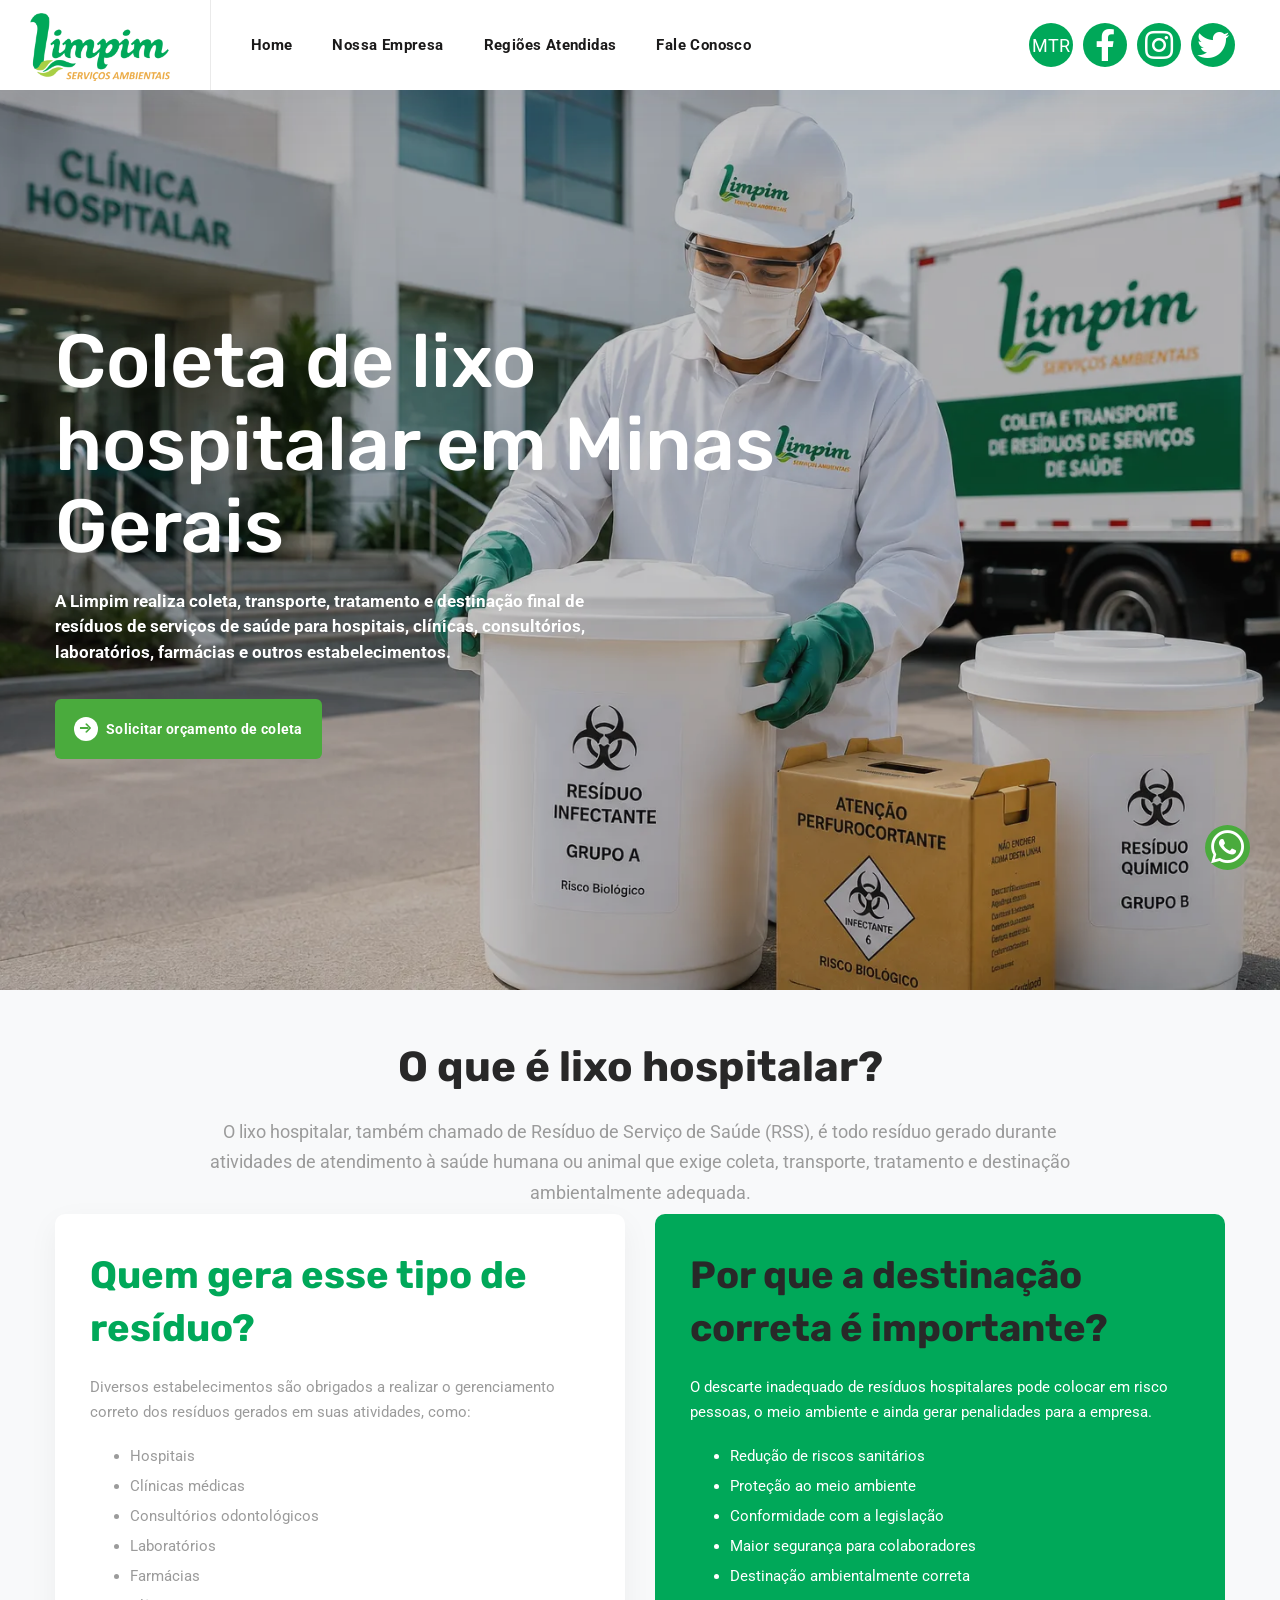
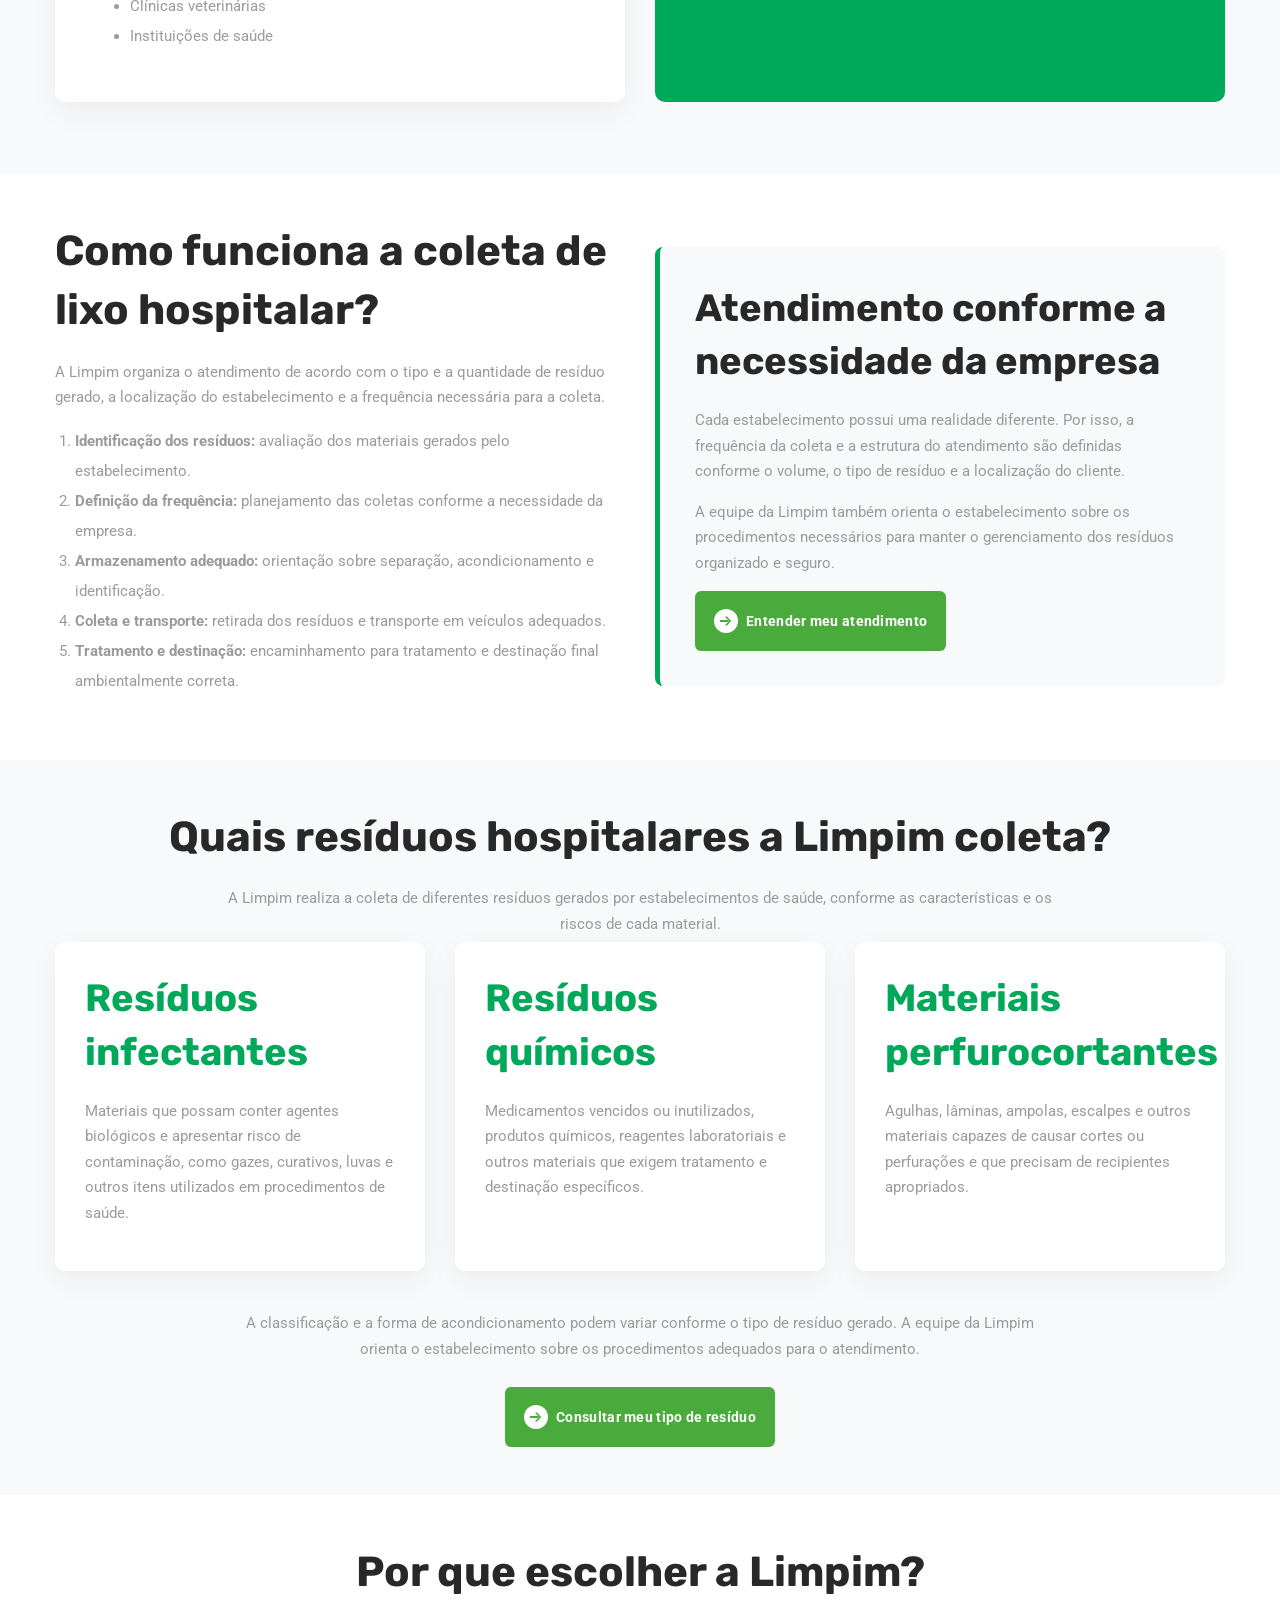
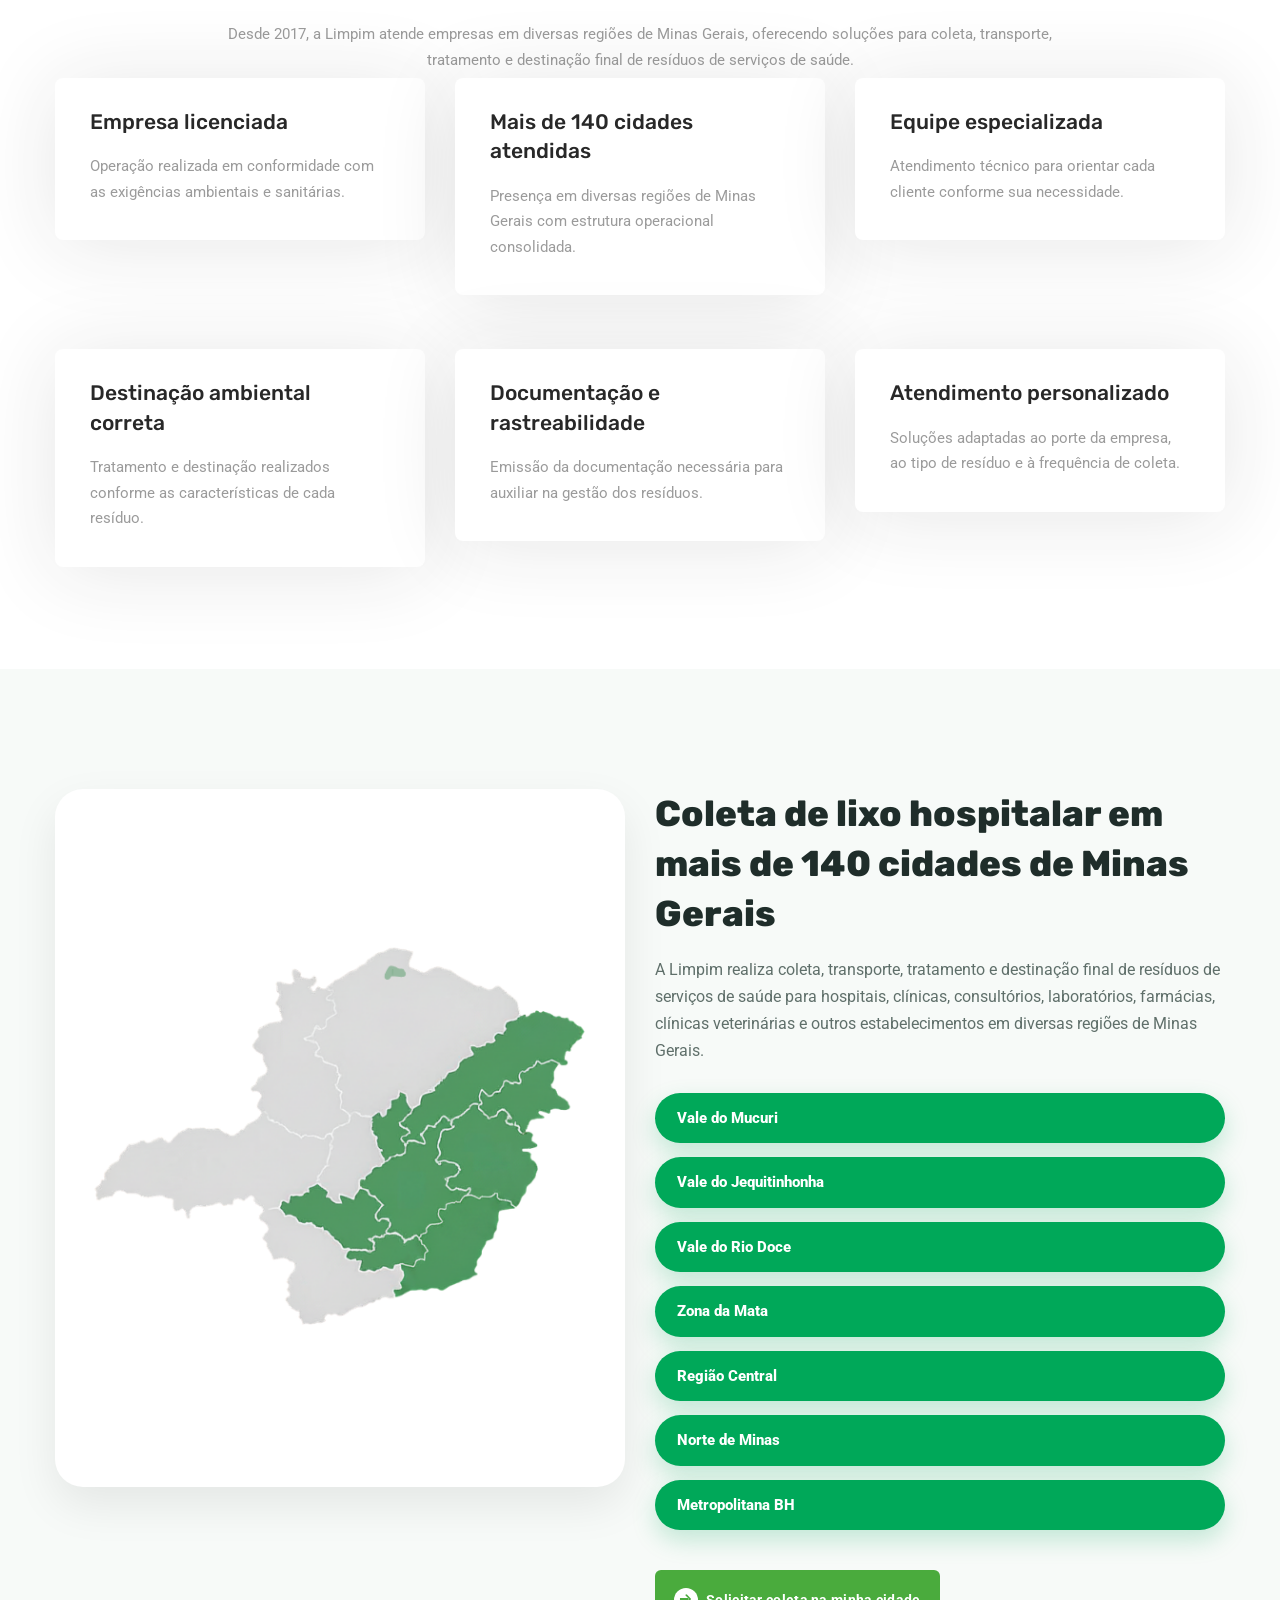
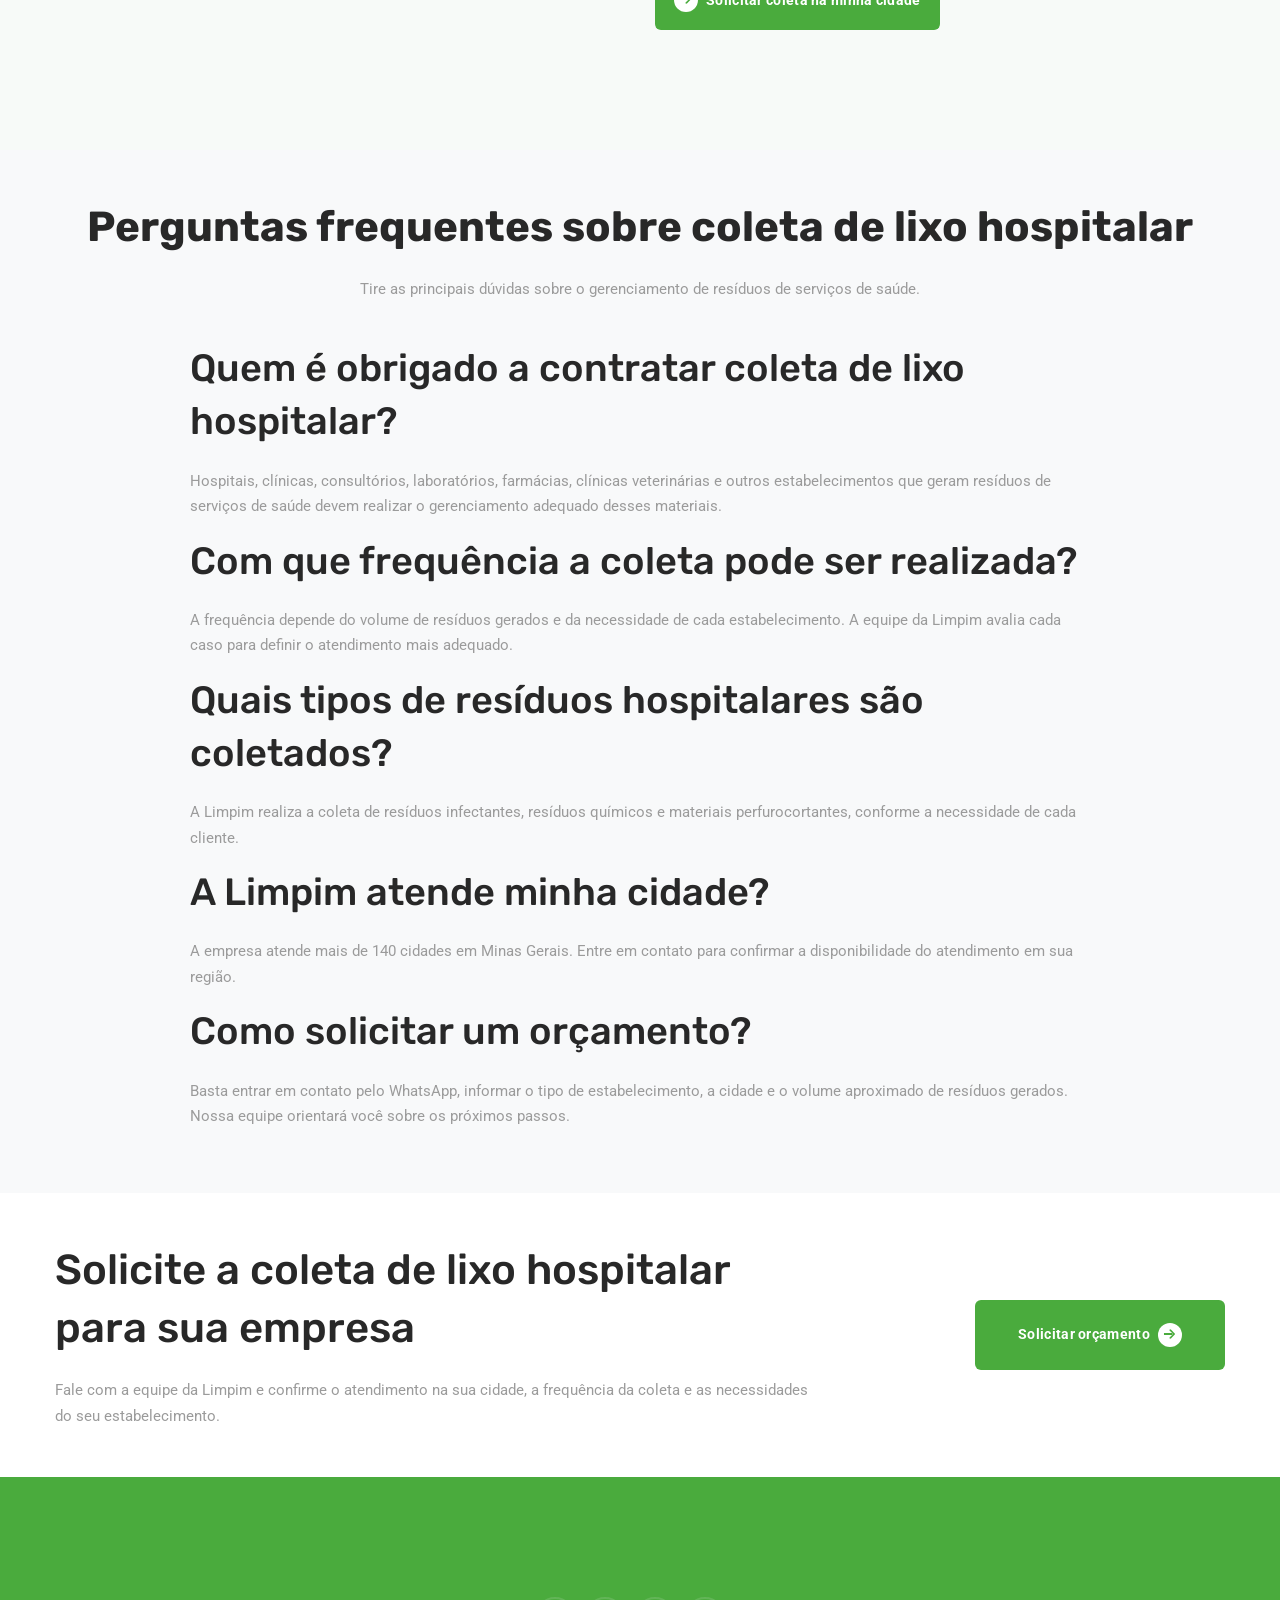
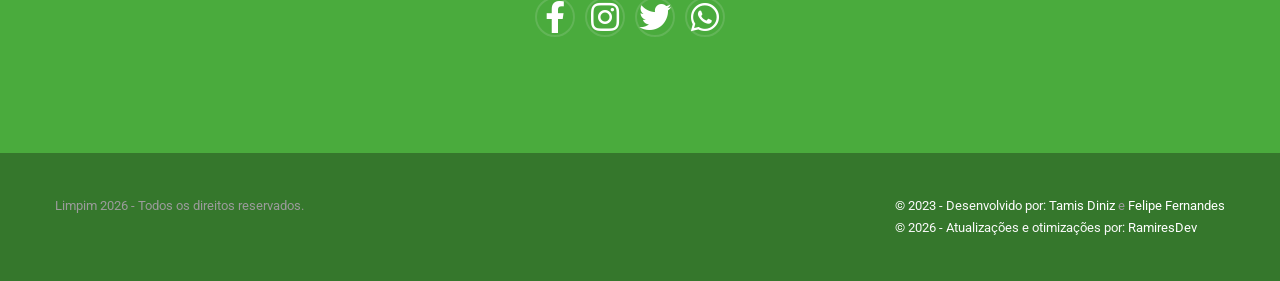
==== commit 82be497e: "fix: remove link de Licenças da navegação Remove o item Licenças do menu nas páginas principais do s" ====
--- a/coleta-de-lixo-hospitalar.html
+++ b/coleta-de-lixo-hospitalar.html
@@ -82,11 +82,7 @@
           </div><!-- /.navbar-collapse -->
           
           <ul style="margin-right: 15px;margin-bottom: 0rem !important;" class="social-icons list-unstyled">
-            <li>
-              <a href="https://beacons.page/limpimsa/" target="_blank" style="width: 84px !important;">
-                <span style="background-color: #00a859;height: 44px !important; width: 95px !important; line-height: 45px !important; border-radius: 28px !important; text-align: center !important; font-size: 18px !important; color: #ffffff !important;">Licenças</span></a>
-            </li>
-            
+
             <li>
               <a href="https://mtr.meioambiente.mg.gov.br/" target="_blank">
                 <span style="background-color: #00a859;height: 44px !important; width: 44px !important; line-height: 45px !important; border-radius: 50% !important; text-align: center !important; font-size: 18px !important; color: #ffffff !important;">MTR</span></a>
